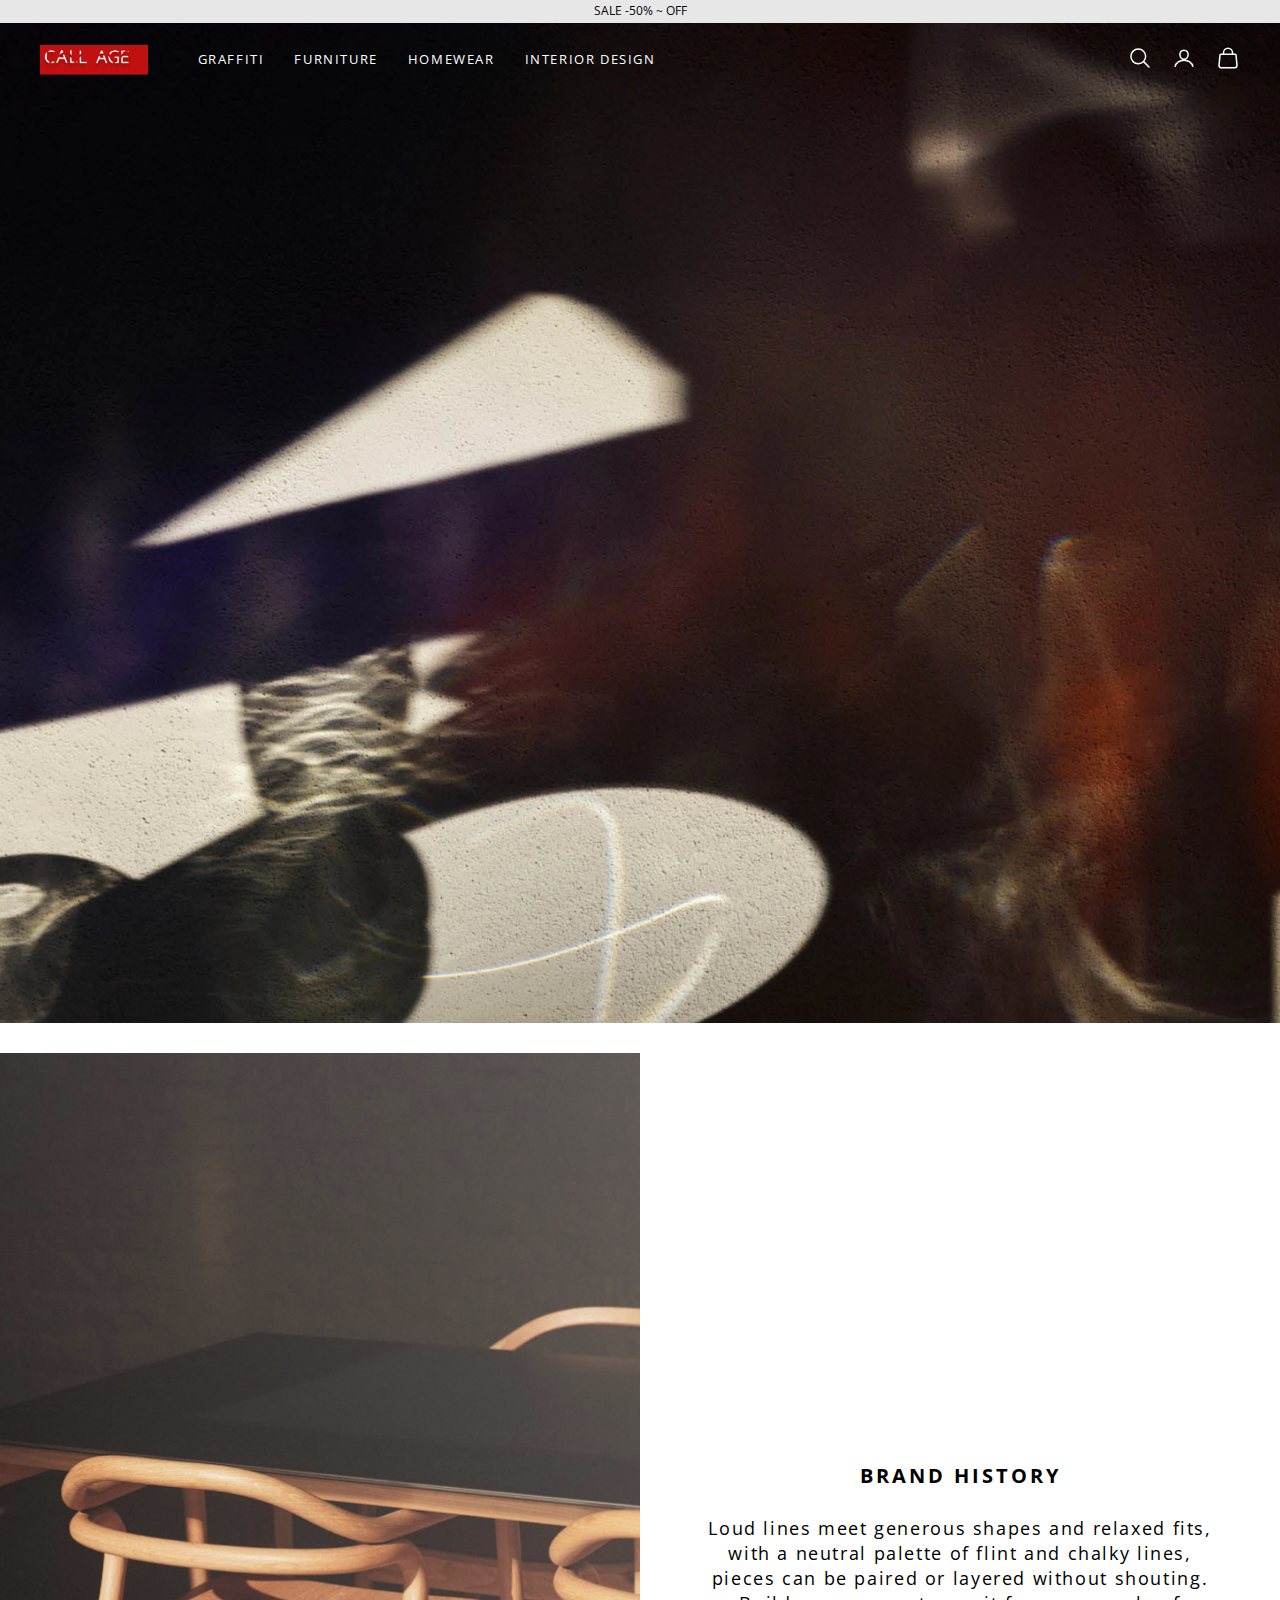
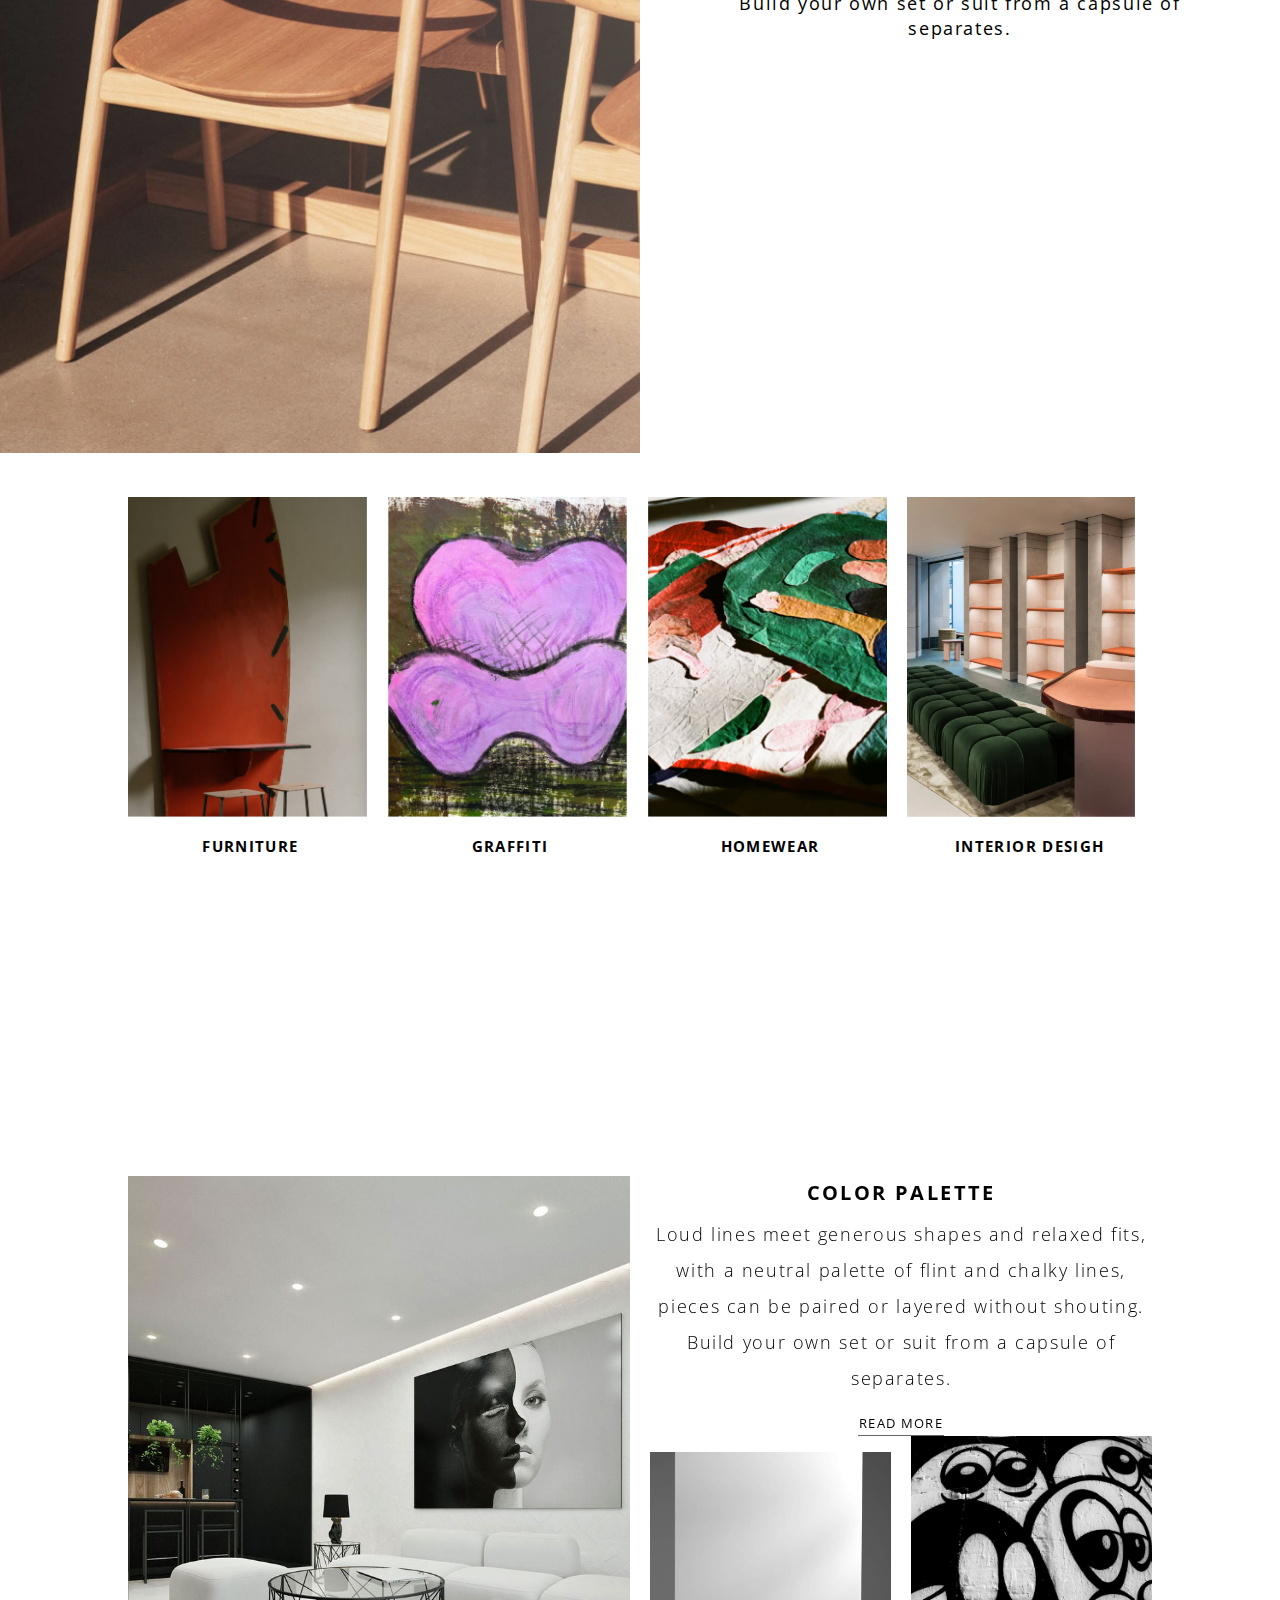
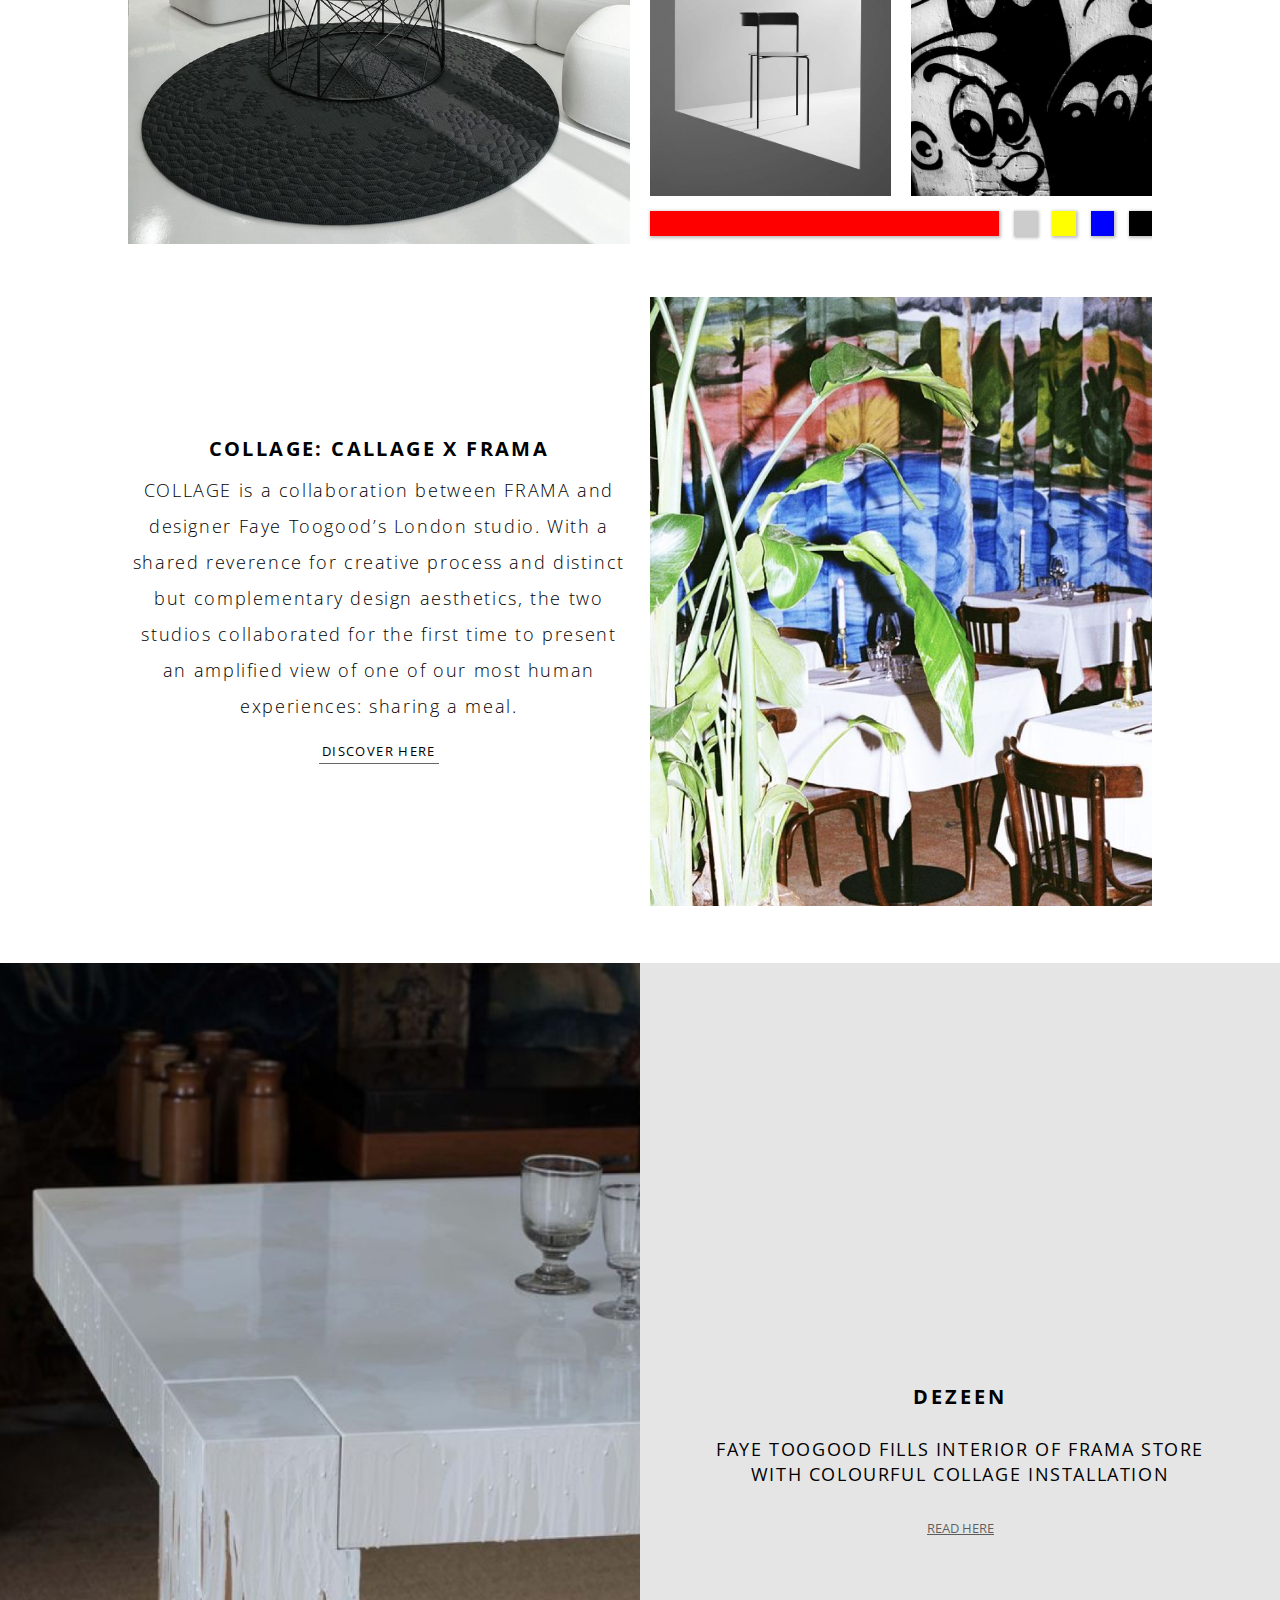
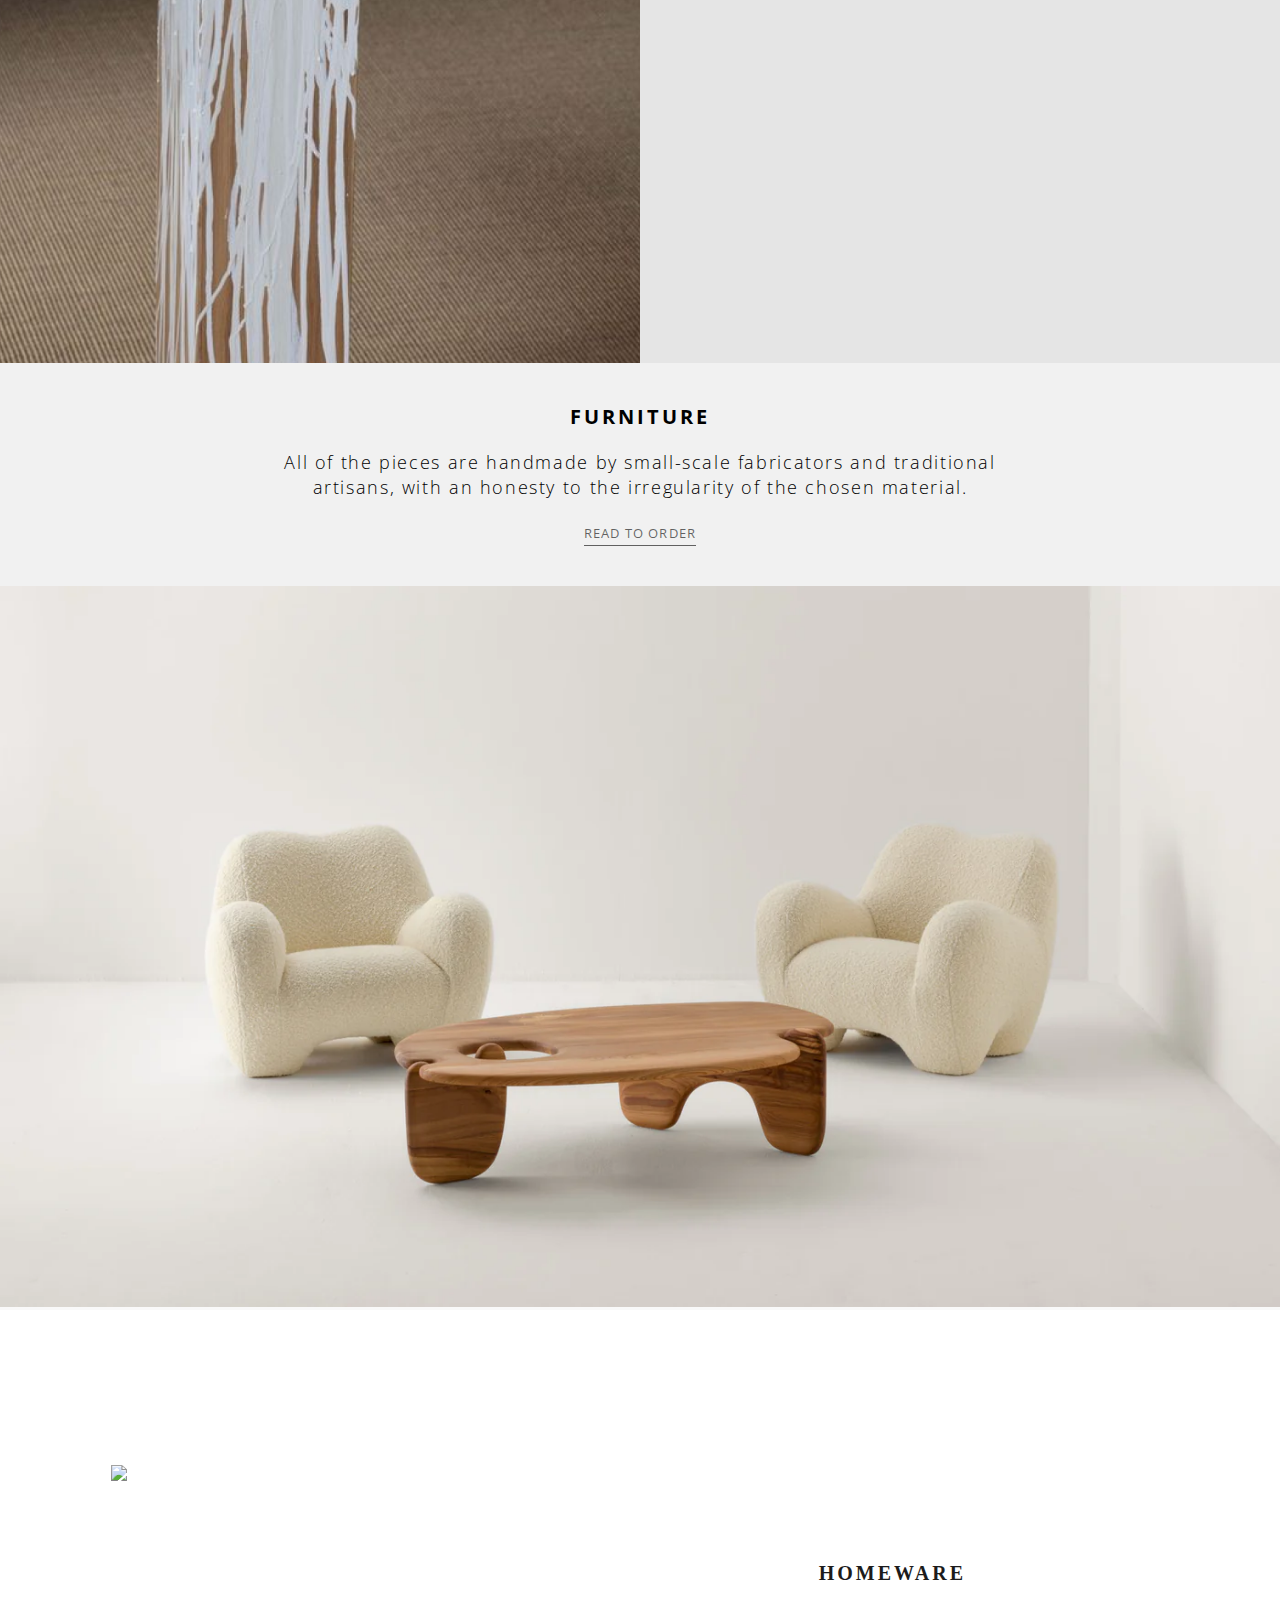
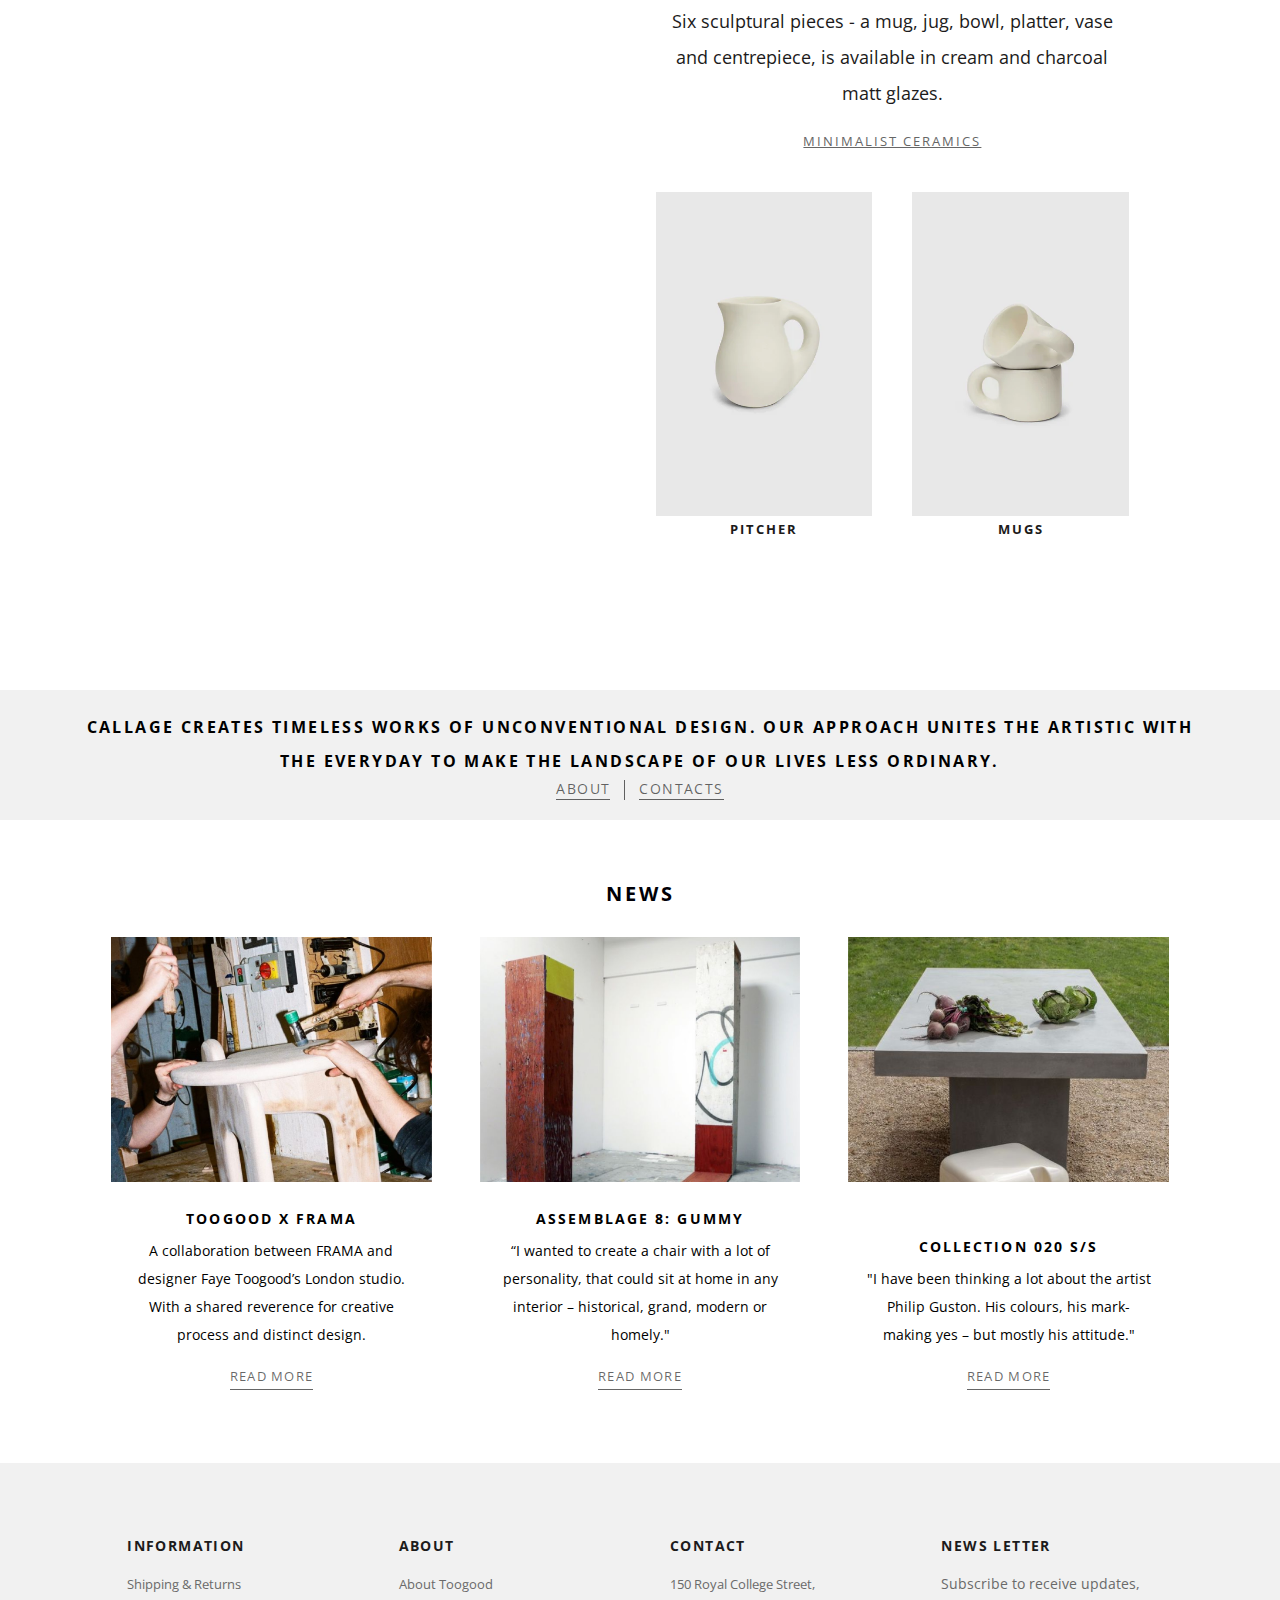
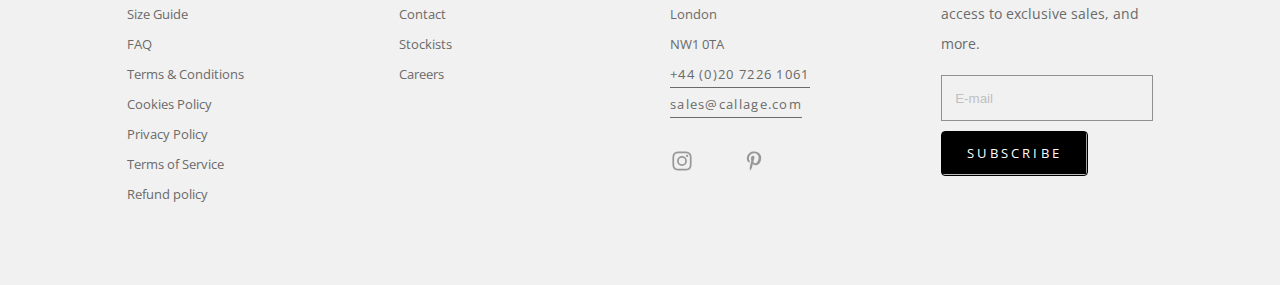
==== index.html @ fb4dfff5 "Revert "로그인 푸터 수정, 메인 슬라이드 누락"" ====
<!DOCTYPE html>
<html lang="ko">
  <head>
    <meta charset="UTF-8" />
    <meta name="viewport" content="width=device-width, initial-scale=1.0" />
    <!-- SEO 적용 -->
    <meta name="description" content="독창적인 그래피티와 콜라주 디자인의 인테리어 제품과 서비스를 제공하는 Callage에서 벽지, 가구, 홈웨어, 인테리어 디자인, 그래피티 시공을 모두 만나보세요." />
    <meta name="keywords" content="그래피티,콜라주,인테리어,벽지,가구,홈웨어,인테리어 디자인,그래피티 아트,디자인,빈티지,해체주의,스트릿 아트" />
    <meta property="og:title" content="CALLAGE" />
    <meta property="og:description" content="그래피티와 콜라주 디자인을 결합한 인테리어 제품과 서비스를 제공하는 Callage에서 독창적인 인테리어를 완성해보세요." />
    <meta property="og:image" content="https://callage-mini.vercel.app/img/logo-img/main-logo.png" />
    <meta property="og:url" content="https://callage-mini.vercel.app/" />
    <meta property="og:site_name" content="CALLAGE" />
    <meta property="og:type" content="website" />
    <!-- 파비콘 적용 -->
    <link rel="apple-touch-icon" sizes="57x57" href="img/favicon/apple-icon-57x57.png" />
    <link rel="apple-touch-icon" sizes="60x60" href="img/favicon/apple-icon-60x60.png" />
    <link rel="apple-touch-icon" sizes="72x72" href="img/favicon/apple-icon-72x72.png" />
    <link rel="apple-touch-icon" sizes="76x76" href="img/favicon/apple-icon-76x76.png" />
    <link rel="apple-touch-icon" sizes="114x114" href="img/favicon/apple-icon-114x114.png" />
    <link rel="apple-touch-icon" sizes="120x120" href="img/favicon/apple-icon-120x120.png" />
    <link rel="apple-touch-icon" sizes="144x144" href="img/favicon/apple-icon-144x144.png" />
    <link rel="apple-touch-icon" sizes="152x152" href="img/favicon/apple-icon-152x152.png" />
    <link rel="apple-touch-icon" sizes="180x180" href="img/favicon/apple-icon-180x180.png" />
    <link rel="icon" type="image/png" sizes="192x192" href="img/favicon/android-icon-192x192.png" />
    <link rel="icon" type="image/png" sizes="32x32" href="img/favicon/favicon-32x32.png" />
    <link rel="icon" type="image/png" sizes="96x96" href="img/favicon/favicon-96x96.png" />
    <link rel="icon" type="image/png" sizes="16x16" href="img/favicon/favicon-16x16.png" />
    <link rel="manifest" href="img/favicon/manifest.json" />
    <meta name="msapplication-TileColor" content="#ffffff" />
    <meta name="msapplication-TileImage" content="/ms-icon-144x144.png" />
    <meta name="theme-color" content="#ffffff" />
    <!-- 타이틀 -->
    <title>CALLAGE</title>
    <!-- css적용 -->
    <link rel="stylesheet" href="css/reset.css" />
    <link rel="stylesheet" href="https://cdnjs.cloudflare.com/ajax/libs/font-awesome/6.5.2/css/all.min.css" integrity="sha512-SnH5WK+bZxgPHs44uWIX+LLJAJ9/2PkPKZ5QiAj6Ta86w+fsb2TkcmfRyVX3pBnMFcV7oQPJkl9QevSCWr3W6A==" crossorigin="anonymous" referrerpolicy="no-referrer" />
    <!-- Link Swiper's CSS -->
    <link rel="stylesheet" href="https://cdn.jsdelivr.net/npm/swiper@9/swiper-bundle.min.css" />
    <link rel="stylesheet" href="css/main.css" />
    <!-- js적용 -->
    <script src="js/html5shiv.js"></script>
    <!-- <script src="js/prefixfree.min.js"></script> -->
    <script src="js/respond.min.js"></script>
    <!-- jquery -->
    <script src="js/jquery-1.12.3.js"></script>
    <!-- Swiper JS -->
    <script src="https://cdn.jsdelivr.net/npm/swiper@9/swiper-bundle.min.js"></script>
    <script src="js/main.js"></script>
    <script src="js/hyoin.js"></script>
    <script src="js/seonmin.js"></script>
  </head>
  <body>
    <!-- 전체레이아웃 -->
    <div class="wrap">
      <!-- 선민 -->
      <!-- 헤더  -->
      <div class="header-wrap">
        <!-- 상단 헤더라인  [SALE -50% ~ OFF] 팝업 -->
        <div class="header"><h5>SALE -50% ~ OFF</h5></div>
        <!-- 메뉴 -->
        <div class="main-section">
          <div class="menu-hover">
            <!-- 상단 좌측 메뉴 리스트 -->
            <div class="header-menu">
              <ul class="head-menu-listWrap">
                <!-- 그래피티 및 벽지 -->
                <a href="index.html" class="mini_logo"><img src="img/logo-img/mini_logo.png" alt="" /></a>
                <li class="graffiti-menu">
                  <a href="#" class="subHover"><h2>GRAFFITI</h2></a
                  ><!-- 그래피티 | 벽지-->
                  <div class="subDisplay">
                    <ul class="header-submenu">
                      <!-- 서브 메뉴 제목 -->
                      <li>
                        <h4><a href="#">WALLPAPER</a></h4>
                        <!-- 서브 메뉴 리스트 -->
                        <ul>
                          <li><a href="#">Laminated Wallpaper</a></li>
                          <li><a href="#">Silk Wallpaper</a></li>
                          <li><a href="#">Eco Friendly Wallpape</a></li>
                          <li><a href="#">Foam Wallpaper</a></li>
                          <li><a href="#">Mural Wallpaper</a></li>
                          <li><a href="#">Fabric Wallpaper</a></li>
                          <li><a href="#">Reza Wallpaper</a></li>
                          <li><a href="#">Vermiculite Wallpaper</a></li>
                          <li><a href="#">Fire Retardant Wallpaper</a></li>
                        </ul>
                      </li>
                    </ul>
                  </div>
                </li>
                <li class="furniture-menu">
                  <a href="#" class="subHover"><h2>FURNITURE</h2></a
                  ><!-- 가구 -->
                  <div class="subDisplay">
                    <ul class="header-submenu">
                      <li>
                        <!-- 서브 메뉴 제목 -->
                        <h4><a href="#">Seating</a></h4>
                        <!-- 의자 -->
                        <!-- 서브 메뉴 리스트 -->
                        <ul>
                          <li><a href="#">Dining Chairs</a></li>
                          <li><a href="#">Lounge Chairs</a></li>
                          <li><a href="#">Benches</a></li>
                          <li><a href="#">Stools</a></li>
                        </ul>
                      </li>
                      <li>
                        <!-- 서브 메뉴 제목 -->
                        <h4><a href="#">Tables</a></h4>
                        <!-- 테이블 -->
                        <!-- 서브 메뉴 리스트 -->
                        <ul>
                          <li><a href="#">Side Tables</a></li>
                          <li><a href="#">Coffee Tables</a></li>
                          <li><a href="#">Dining Tables</a></li>
                          <li><a href="#">Desks</a></li>
                          <li><a href="#">Nightstands</a></li>
                          <li><a href="#">Consoles</a></li>
                        </ul>
                      </li>
                    </ul>
                  </div>
                </li>
                <li class="homewear-menu">
                  <a href="#" class="subHover"><h2>HOMEWEAR</h2></a
                  ><!-- 오브제 -->
                  <div class="subDisplay">
                    <ul class="header-submenu">
                      <li class="subtwinImg-w">
                        <ul class="subtwinImg">
                          <li>
                            <a href="#">
                              <!-- 서브 메뉴 이미지 영역-->
                              <div class="sub-imgWrap">
                                <!-- 이미지 -->
                                <img src="img/homewear-menu-img/homewear-menu(1).png" alt="오브제 서브 메뉴 이미지(1)" />
                              </div>
                              <!-- 서브 메뉴 이미지 설명 -->
                              <div class="sub-imgText">
                                <h1>DOUGH CERAMICS</h1>
                                <p>HOMEWARE</p>
                              </div>
                            </a>
                          </li>
                          <li>
                            <a href="#">
                              <!-- 서브 메뉴 이미지 영역-->
                              <div class="sub-imgWrap">
                                <!-- 이미지 -->
                                <img src="img/homewear-menu-img/homewear-menu(2).png" alt="오브제 서브 메뉴 이미지(2)" />
                              </div>
                              <!-- 서브 메뉴 이미지 설명 -->
                              <div class="sub-imgText">
                                <h1>PLOUGH THROWS</h1>
                                <p>100% MERINO WOOL</p>
                              </div>
                            </a>
                          </li>
                        </ul>
                      </li>
                    </ul>
                  </div>
                </li>
                <li class="interior-menu">
                  <a href="#" class="subHover"><h2>INTERIOR DESIGN</h2></a
                  ><!-- 인테리어 디자인 -->
                  <div class="subDisplay">
                    <ul class="header-submenu">
                      <li>
                        <ul class="subtwinText-i">
                          <li>
                            <!-- 서브 메뉴 제목 -->
                            <h4><a href="#">Retail Design</a></h4>
                            <!-- 의자 -->
                            <!-- 서브 메뉴 리스트 -->
                            <ul>
                              <li><a href="#">All Projects</a></li>
                              <li><a href="#">Carhartt Wip</a></li>
                              <li><a href="#">Hermes Petit H</a></li>
                              <li><a href="#">Mulberry</a></li>
                              <li><a href="#">Agender</a></li>
                            </ul>
                          </li>
                          <li>
                            <!-- 서브 메뉴 제목 -->
                            <h4><a href="#">Residential Design</a></h4>
                            <!-- 테이블 -->
                            <!-- 서브 메뉴 리스트 -->
                            <ul>
                              <li><a href="#">All Projects</a></li>
                              <li><a href="#">Winchester</a></li>
                              <li><a href="#">Walter Segal House</a></li>
                              <li><a href="#">Tapestry Penthouse</a></li>
                            </ul>
                          </li>
                        </ul>
                      </li>
                      <li class="subtwinImg-w">
                        <ul class="subtwinImg">
                          <li>
                            <a href="#">
                              <!-- 서브 메뉴 이미지 영역-->
                              <div class="sub-imgWrap">
                                <!-- 이미지 -->
                                <img src="img/furniture-menu-img/furniture-menu(1).png" alt="인테리어 서브메뉴 이미지(1)" />
                              </div>
                              <!-- 서브 메뉴 이미지 설명 -->
                              <div class="sub-imgText">
                                <h1>MULBERRY</h1>
                                <p>REGENT STREET</p>
                              </div>
                            </a>
                          </li>
                          <li>
                            <a href="#">
                              <!-- 서브 메뉴 이미지 영역-->
                              <div class="sub-imgWrap">
                                <!-- 이미지 -->
                                <img src="img/furniture-menu-img/furniture-menu(2).png" alt="인테리어 서브메뉴 이미지(2)" />
                              </div>
                              <!-- 서브 메뉴 이미지 설명 -->
                              <div class="sub-imgText">
                                <h1>CASA PALOMA</h1>
                                <p>IBIZA</p>
                              </div>
                            </a>
                          </li>
                        </ul>
                      </li>
                    </ul>
                  </div>
                </li>
              </ul>
              <!-- 메인섹션 -->
            </div>
            <!-- 모바일 메뉴 리스트 -->
            <button class="m-menuBt">
              <i
                ><svg aria-hidden="true" fill="none" focusable="false" width="24" class="header__nav-icon icon icon-hamburger" viewBox="0 0 24 24">
                  <path d="M1 19h22M1 12h22M1 5h22" stroke="currentColor" stroke-width="1.5" stroke-linecap="square"></path></svg
              ></i>
            </button>
            <div class="m-menu">
              <button class="closeBt-m">
                <svg aria-hidden="true" focusable="false" fill="none" width="16" class="icon icon-close" viewBox="0 0 16 16">
                  <path d="m1 1 14 14M1 15 15 1" stroke="currentColor" stroke-width="1.5"></path>
                </svg>
              </button>
              <ul>
                <li>
                  <h2>GRAFFITI</h2>
                  <button class="moreBtn">›</button>
                  <div class="graffiti-moreBtn ifWindow">
                    <!-- 그래피티 모바일창 -->
                    <ul class="graffiti-moreWindow">
                      <div class="close-moreBtn">
                        <button>‹</button>
                        <h3>GRAFFITI</h3>
                      </div>
                      <li>
                        <h2>Wild Style</h2>
                      </li>
                      <li>
                        <h2>Bubble Letter Style</h2>
                      </li>
                      <li>
                        <h2>Free Style</h2>
                      </li>
                      <li>
                        <h2>Artist</h2>
                      </li>
                    </ul>
                  </div>
                </li>
                <li>
                  <h2>FURNITURE</h2>
                  <button class="moreBtn">›</button>
                  <!-- <div class="furniture-moreBtn ifWindow">
                    <ul class="furniture-moreWindow">
                      <h3>FURNITURE</h3>
                      <li>
                        <h2>Seating</h2>
                        <button class="graffiti-moreBtn moreBtn">›</button>
                      </li>
                      <li>
                        <h2>Tables</h2>
                        <button class="furniture-moreBtn moreBtn">›</button>
                      </li>
                    </ul>
                  </div> -->
                </li>
                <li>
                  <h2>HOMEWEAR</h2>
                  <button class="moreBtn">›</button>
                  <!-- <div class="homewear-moreBtn ifWindow">
                    <ul class="graffiti-moreWindow">
                      <h3>GRAFFITI</h3>
                      <li>
                        <h2>Wild Style</h2>
                        <button class="graffiti-moreBtn moreBtn">›</button>
                      </li>
                      <li>
                        <h2>Bubble Letter Style</h2>
                        <button class="furniture-moreBtn moreBtn">›</button>
                      </li>
                      <li>
                        <h2>Free Style</h2>
                        <button class="homewear-moreBtn moreBtn">›</button>
                      </li>
                      <li>
                        <h2>Artist</h2>
                        <button class="interior-moreBtn moreBtn">›</button>
                      </li>
                    </ul>
                  </div> -->
                </li>
                <li>
                  <h2>INTERIOR DESIGN</h2>
                  <button class="moreBtn">›</button>
                  <!-- <div class="interior-moreBtn ifWindow"></div> -->
                </li>
              </ul>
              <div class="choose_dollar">
                <h2>KRW ₩</h2>
                <span>↓</span>
              </div>
            </div>
            <!-- 상단 우측 아이콘 리스트 -->
            <div class="header-icon">
              <ul class="head-icon-listWrap">
                <li>
                  <i class="search-btn"
                    ><svg aria-hidden="true" fill="none" focusable="false" width="24" class="header__nav-icon icon icon-search" viewBox="0 0 24 24">
                      <path d="M10.364 3a7.364 7.364 0 1 0 0 14.727 7.364 7.364 0 0 0 0-14.727Z" stroke="currentColor" stroke-width="1.5" stroke-miterlimit="10"></path>
                      <path d="M15.857 15.858 21 21.001" stroke="currentColor" stroke-width="1.5" stroke-miterlimit="10" stroke-linecap="round"></path></svg
                  ></i>
                </li>
                <div class="search-bar">
                  <form class="search-bar-form">
                    <button class="search-bar-btn">
                      <i
                        ><svg aria-hidden="true" fill="none" focusable="false" width="24" class="header__nav-icon icon icon-search" viewBox="0 0 24 24">
                          <path d="M10.364 3a7.364 7.364 0 1 0 0 14.727 7.364 7.364 0 0 0 0-14.727Z" stroke="currentColor" stroke-width="1.5" stroke-miterlimit="10"></path>
                          <path d="M15.857 15.858 21 21.001" stroke="currentColor" stroke-width="1.5" stroke-miterlimit="10" stroke-linecap="round"></path></svg
                      ></i>
                    </button>
                    <input type="text" placeholder="SEARCH" />
                    <button class="search-bar-xbtn">
                      <svg aria-hidden="true" focusable="false" fill="none" width="16" class="icon icon-close" viewBox="0 0 16 16">
                        <path d="m1 1 14 14M1 15 15 1" stroke="currentColor" stroke-width="1.5"></path>
                      </svg>
                    </button>
                  </form>
                </div>
                <li>
                  <a href="login.html" class="sidebar-login"
                    ><i
                      ><svg aria-hidden="true" fill="none" focusable="false" width="24" class="header__nav-icon icon icon-account" viewBox="0 0 24 24">
                        <path d="M16.125 8.75c-.184 2.478-2.063 4.5-4.125 4.5s-3.944-2.021-4.125-4.5c-.187-2.578 1.64-4.5 4.125-4.5 2.484 0 4.313 1.969 4.125 4.5Z" stroke="currentColor" stroke-width="1.5" stroke-linecap="round" stroke-linejoin="round"></path>
                        <path d="M3.017 20.747C3.783 16.5 7.922 14.25 12 14.25s8.217 2.25 8.984 6.497" stroke="currentColor" stroke-width="1.5" stroke-miterlimit="10"></path></svg></i
                  ></a>
                </li>
                <li>
                  <i class="cartBt"
                    ><svg aria-hidden="true" fill="none" focusable="false" width="24" class="header__nav-icon icon icon-cart" viewBox="0 0 24 24">
                      <path
                        d="M4.75 8.25A.75.75 0 0 0 4 9L3 19.125c0 1.418 1.207 2.625 2.625 2.625h12.75c1.418 0 2.625-1.149 2.625-2.566L20 9a.75.75 0 0 0-.75-.75H4.75Zm2.75 0v-1.5a4.5 4.5 0 0 1 4.5-4.5v0a4.5 4.5 0 0 1 4.5 4.5v1.5"
                        stroke="currentColor"
                        stroke-width="1.5"
                        stroke-linecap="round"
                        stroke-linejoin="round"
                      ></path></svg
                  ></i>
                </li>
                <div class="cartList">
                  <button class="closeBt-c">
                    <svg aria-hidden="true" focusable="false" fill="none" width="16" class="icon icon-close" viewBox="0 0 16 16">
                      <path d="m1 1 14 14M1 15 15 1" stroke="currentColor" stroke-width="1.5"></path>
                    </svg>
                  </button>
                  <div class="cartTitle">
                    <h2>CART</h2>
                  </div>
                  <form>
                    <ul>
                      <!-- if 구매희망 품목 저장시 js로 li출력 -->
                    </ul>
                    <h1 id="cartEmpty">YOUR CART IS EMPTY</h1>
                  </form>
                </div>
              </ul>
            </div>
          </div>
          <!-- 로고 -->
          <div class="main-logo">
            <!-- <img src="img/logo-img/main-logo.png" alt="메인로고 이미지" /> -->
          </div>
          <!-- 배경 이미지 -->
        </div>
      </div>
      <div class="brand-history">
        <button class="history-close">close</button>
        <div class="history-wrap">
          <div class="history-img-wrap"></div>
          <div class="history-text-wrap">
            <h2>BRAND HISTORY</h2>
            <p>Loud lines meet generous shapes and relaxed fits, with a neutral palette of flint and chalky lines, pieces can be paired or layered without shouting. Build your own set or suit from a capsule of separates.</p>
          </div>
        </div>
      </div>
      <div class="bottom-menu-section">
        <nav class="bottom-menu-nav">
          <ul>
            <li>
              <ul>
                <li>
                  <a href="#">
                    <!-- 메뉴 이미지 -->
                    <div class="b-menu-wrap">
                      <img src="img/bt_menu1.png" alt="메뉴1" />
                    </div>
                    <!-- 메뉴 이름 -->
                    <h1>FURNITURE</h1>
                  </a>
                </li>
                <li>
                  <a href="#">
                    <!-- 메뉴 이미지 -->
                    <div class="b-menu-wrap">
                      <img src="img/bt_menu2.png" alt="메뉴2" />
                    </div>
                    <!-- 메뉴 이름 -->
                    <h1>GRAFFITI</h1>
                  </a>
                </li>
              </ul>
            </li>
            <li>
              <ul>
                <li>
                  <a href="#">
                    <!-- 메뉴 이미지 -->
                    <div class="b-menu-wrap">
                      <img src="img/bt_menu3.png" alt="메뉴3" />
                    </div>
                    <!-- 메뉴 이름 -->
                    <h1>HOMEWEAR</h1>
                  </a>
                </li>
                <li>
                  <a href="#">
                    <!-- 메뉴 이미지 -->
                    <div class="b-menu-wrap">
                      <img src="img/Shortcuts4.png" alt="메뉴4" />
                    </div>
                    <!-- 메뉴 이름 -->
                    <h1>INTERIOR DESIGH</h1>
                  </a>
                </li>
              </ul>
            </li>
          </ul>
        </nav>
      </div>
      <div class="menu-1">
        <div class="focusLine"></div>
        <div class="colorinterior">
          <div class="swiper colorSwiper">
            <div class="swiper-wrapper">
              <div class="swiper-slide">
                <div class="colorSwiper-mainImg">
                  <img src="img/subimg1.png" alt="컬러 슬라이드 메인이미지" />
                  <img src="img/colorswiper/bkwt_main.jpg" alt="컬러 슬라이드 메인이미지" />
                  <img src="img/colorswiper/yellow_main.jpg" alt="컬러 슬라이드 메인이미지" />
                  <img src="img/colorswiper/blue_main.jpg" alt="컬러 슬라이드 메인이미지" />
                </div>
                <div class="colorSwiper-contents">
                  <div class="colorSwiper-subText">
                    <h2>COLOR PALETTE</h2>
                    <p>Loud lines meet generous shapes and relaxed fits, with a neutral palette of flint and chalky lines, pieces can be paired or layered without shouting. Build your own set or suit from a capsule of separates.</p>
                    <div class="sub_link_txt"><a href="#">READ MORE</a></div>
                  </div>
                  <div class="colorSwiper-subImg">
                    <div class="cssi-1">
                      <img src="img/subimg2.png" alt="컬러 슬라이드 서브 이미지1" />
                      <img src="img/colorswiper/bkwt_sub1.jpg" alt="컬러 슬라이드 서브 이미지1" />
                      <img src="img/colorswiper/yellow_sub1.jpg" alt="컬러 슬라이드 서브 이미지1" />
                      <img src="img/colorswiper/blue_sub1.jpg" alt="컬러 슬라이드 서브 이미지1" />
                    </div>
                    <div class="cssi-2">
                      <img src="img/subimg3.png" alt="컬러 슬라이드 서브 이미지2" />
                      <img src="img/colorswiper/bkwt_sub2.jpg" alt="컬러 슬라이드 서브 이미지2" />
                      <img src="img/colorswiper/yellow_sub2.jpg" alt="컬러 슬라이드 서브 이미지2" />
                      <img src="img/colorswiper/blue_sub2.jpg" alt="컬러 슬라이드 서브 이미지2" />
                    </div>
                  </div>
                  <div class="colorSwiper-colorBtn">
                    <span class="colorBtn" id="red"></span>
                    <span class="colorBtn" id="white"></span>
                    <span class="colorBtn" id="yellow"></span>
                    <span class="colorBtn" id="blue"></span>
                    <span class="colorBtn" id="black"></span>
                  </div>
                </div>
              </div>
            </div>
          </div>
        </div>
        <div class="focusLine"></div>
      </div>
      <div class="menu-2">
        <div class="menu-2Wrap">
          <div class="swiper menu-2Img-wrap">
            <div class="swiper-wrapper">
              <div class="swiper-slide">
                <img src="img/main2 (1).png" alt="콜라보 이미지1" />
              </div>
              <div class="swiper-slide">
                <img src="img/main2 (2).png" alt="콜라보 이미지2" />
              </div>
              <div class="swiper-slide">
                <img src="img/main2 (3).png" alt="콜라보 이미지3" />
              </div>
            </div>
          </div>
          <div class="menu-2Text-wrap">
            <h2>COLLAGE: CALLAGE X FRAMA</h2>
            <p>
              COLLAGE is a collaboration between FRAMA and designer Faye Toogood’s London studio. With a shared reverence for creative process and distinct but complementary design aesthetics, the two studios collaborated for the first time to present an amplified view of one of our most human
              experiences: sharing a meal.
            </p>
            <div class="sub_link_txt"><a href="#">DISCOVER HERE</a></div>
          </div>
        </div>
        <div class="focusLine"></div>
      </div>
      <!-- 효인 -->
      <!-- 바텀  -->
      <div class="bottom-wrap">
        <div class="furniture">
          <div class="furniture-wrap">
            <div class="furniture-img-wrap"></div>
            <div class="furniture-text-wrap">
              <h2>DEZEEN</h2>
              <p>FAYE TOOGOOD FILLS INTERIOR OF FRAMA STORE WITH COLOURFUL COLLAGE INSTALLATION</p>
              <a href="#" class="furniture_link_txt">READ HERE</a>
            </div>
          </div>
        </div>
        <!-- .furniture_sub 섹션 -->
        <div class="furniture_sub">
          <!-- 배경 이미지 -->
          <div class="furniture_sub_bg"></div>
          <!-- 부가 정보와 텍스트 -->
          <div class="furniture_sub_info">
            <!-- 제목 -->
            <div class="furniture_sub_title op_m_txt">FURNITURE</div>
            <!-- 설명 텍스트 -->
            <div class="furniture_sub_txt op_bk_s_txt">All of the pieces are handmade by small-scale fabricators and traditional artisans, with an honesty to the irregularity of the chosen material.</div>
            <!-- 주문 링크 텍스트 -->
            <div class="furniture_sub_link_txt op_int_txt">READ TO ORDER</div>
          </div>
        </div>
        <!-- .furniture_banner 섹션 -->
        <div class="furniture_img_banner">
          <img src="img/furniture_img_banner" alt="b_img" />
        </div>
        <!-- .homewear 섹션 -->
        <section class="boxs_two_colum">
          <div class="focusLine"></div>
          <div class="container">
            <div class="boxs_two_colum__flex">
              <div class="left">
                <a href="#">
                  <img src="//t-o-o-g-o-o-d.com/cdn/shop/files/Homeware-Secondary-Hero-Banner-_1500-x-2000_84355a81-928f-4885-b090-7d0828314e5a_1024x1024.jpg?v=1711128239" alt="image left" />
                </a>
              </div>
              <div class="right">
                <div class="right__info">
                  <h3>HOMEWARE</h3>
                  <div class="text">
                    <p>Six sculptural pieces - a mug, jug, bowl, platter, vase and centrepiece, is available in cream and charcoal matt glazes.</p>
                  </div>
                  <a href="#">MINIMALIST CERAMICS</a>
                </div>
                <div class="right__boxs">
                  <div class="box">
                    <a href="#" title="PITCHER">
                      <div>
                        <img src="img/homewear_img2.png" alt="PITCHER" />
                      </div>
                      <h3 class="pit">PITCHER</h3>
                    </a>
                  </div>
                  <div class="box">
                    <a href="#" title="MUGS">
                      <div>
                        <img src="img/homewear_img1.png" alt="MUGS" />
                      </div>
                      <h3 class="mug">MUGS</h3>
                    </a>
                  </div>
                </div>
              </div>
            </div>
          </div>
          <div class="focusLine"></div>
        </section>
        <!-- .brand_copy 섹션 -->
        <div class="brand_copy">
          <!-- 배경 이미지 -->
          <div class="brand_copy_bg"></div>
          <!-- 브랜드 텍스트와 링크들 -->
          <div class="brand_text">
            <!-- 설명 텍스트 -->
            <p>CALLAGE CREATES TIMELESS WORKS OF UNCONVENTIONAL DESIGN. OUR APPROACH UNITES THE ARTISTIC WITH THE EVERYDAY TO MAKE THE LANDSCAPE OF OUR LIVES LESS ORDINARY.</p>
            <!-- 'ABOUT' 링크 -->
            <div class="about_text">ABOUT</div>
            <!-- 구분선 -->
            <span class="separator"></span>
            <!-- 'CONTACTS' 링크 -->
            <div class="contacts">CONTACTS</div>
          </div>
        </div>
        <!-- 뉴스 섹션 -->
        <div class="container">
          <div class="section-spacing">
            <h2 class="news_title_h2">NEWS</h2>
            <div class="news">
              <div class="news_item">
                <div class="news_wrap">
                  <img src="../img/news_img1.png" alt="News Image 1" />
                </div>
                <div class="news_txt">
                  <h2 class="news_title">TOOGOOD X FRAMA</h2>
                  <p class="news_description">A collaboration between FRAMA and designer Faye Toogood’s London studio. With a shared reverence for creative process and distinct design.</p>
                  <a href="#" class="read_more read_more1">READ MORE</a>
                </div>
              </div>
              <div class="news_item">
                <div class="news_wrap">
                  <img src="../img/news_img2.png" alt="News Image 2" />
                </div>
                <div class="news_txt">
                  <h2 class="news_title">ASSEMBLAGE 8: GUMMY</h2>
                  <p class="news_description">“I wanted to create a chair with a lot of personality, that could sit at home in any interior – historical, grand, modern or homely."</p>
                  <a href="#" class="read_more read_more2">READ MORE</a>
                </div>
              </div>
              <div class="news_item">
                <div class="news_wrap">
                  <img src="../img/news_img3.png" alt="News Image 3" />
                </div>
                <div class="news_txt">
                  <h2 class="news_title">COLLECTION 020 S/S</h2>
                  <p class="news_description">"I have been thinking a lot about the artist Philip Guston. His colours, his mark-making yes – but mostly his attitude."</p>
                  <a href="#" class="read_more read_more3">READ MORE</a>
                </div>
              </div>
            </div>
          </div>
        </div>
        <!-- .footer 섹션 -->
        <div class="footer">
          <div class="container">
            <div class="footer__inner">
              <div class="footer__block-list">
                <div class="footer__block footer__block--links">
                  <div class="v-stack gap-4 sm:gap-5">
                    <p class="h6">INFORMATION</p>
                    <ul class="v-stack gap-2.5 unstyled-list" role="list">
                      <li>
                        <a href="#" class="link-faded">Shipping &amp; Returns</a>
                      </li>
                      <li>
                        <a href="#" class="link-faded">Size Guide</a>
                      </li>
                      <li>
                        <a href="#" class="link-faded">FAQ</a>
                      </li>
                      <li>
                        <a href="#" class="link-faded">Terms &amp; Conditions</a>
                      </li>
                      <li>
                        <a href="#" class="link-faded">Cookies Policy</a>
                      </li>
                      <li>
                        <a href="#" class="link-faded">Privacy Policy</a>
                      </li>
                      <li>
                        <a href="#" class="link-faded">Terms of Service</a>
                      </li>
                      <li>
                        <a href="#" class="link-faded">Refund policy</a>
                      </li>
                    </ul>
                  </div>
                </div>
                <div class="footer__block footer__block--links">
                  <div class="v-stack gap-4 sm:gap-5">
                    <p class="h6">ABOUT</p>
                    <ul class="v-stack gap-2.5 unstyled-list" role="list">
                      <li>
                        <a href="#" class="link-faded">About Toogood</a>
                      </li>
                      <li>
                        <a href="#" class="link-faded">Contact</a>
                      </li>
                      <li>
                        <a href="#" class="link-faded">Stockists</a>
                      </li>
                      <li>
                        <a href="#" class="link-faded">Careers</a>
                      </li>
                    </ul>
                  </div>
                </div>
                <div class="footer__block footer__block--text">
                  <div class="v-stack gap-4 sm:gap-5">
                    <p class="h6">CONTACT</p>
                    <div class="prose_text-subdued">
                      <p>150 Royal College Street,&nbsp;<br />London<br />NW1 0TA</p>
                      <p><a href="#" class="number">+44 (0)20 7226 1061</a></p>
                      <p><a href="#" class="address">sales@callage.com</a></p>
                    </div>
                  </div>
                  <ul class="social-media social-media--list unstyled-list" role="list">
                    <li class="social-media__item branding-colors--instagram">
                      <a href="#" class="tap-area" target="_blank" rel="noopener" aria-label="Follow on Instagram"
                        ><svg aria-hidden="true" focusable="false" width="24" class="icon icon-instagram" viewBox="0 0 24 24">
                          <path
                            fill-rule="evenodd"
                            clip-rule="evenodd"
                            d="M12 2.4c-2.607 0-2.934.011-3.958.058-1.022.046-1.72.209-2.33.446a4.705 4.705 0 0 0-1.7 1.107 4.706 4.706 0 0 0-1.108 1.7c-.237.611-.4 1.31-.446 2.331C2.41 9.066 2.4 9.392 2.4 12c0 2.607.011 2.934.058 3.958.046 1.022.209 1.72.446 2.33a4.706 4.706 0 0 0 1.107 1.7c.534.535 1.07.863 1.7 1.108.611.237 1.309.4 2.33.446 1.025.047 1.352.058 3.959.058s2.934-.011 3.958-.058c1.022-.046 1.72-.209 2.33-.446a4.706 4.706 0 0 0 1.7-1.107 4.706 4.706 0 0 0 1.108-1.7c.237-.611.4-1.31.446-2.33.047-1.025.058-1.352.058-3.959s-.011-2.934-.058-3.958c-.047-1.022-.209-1.72-.446-2.33a4.706 4.706 0 0 0-1.107-1.7 4.705 4.705 0 0 0-1.7-1.108c-.611-.237-1.31-.4-2.331-.446C14.934 2.41 14.608 2.4 12 2.4Zm0 1.73c2.563 0 2.867.01 3.88.056.935.042 1.443.199 1.782.33.448.174.768.382 1.104.718.336.336.544.656.718 1.104.131.338.287.847.33 1.783.046 1.012.056 1.316.056 3.879 0 2.563-.01 2.867-.056 3.88-.043.935-.199 1.444-.33 1.782a2.974 2.974 0 0 1-.719 1.104 2.974 2.974 0 0 1-1.103.718c-.339.131-.847.288-1.783.33-1.012.046-1.316.056-3.88.056-2.563 0-2.866-.01-3.878-.056-.936-.042-1.445-.199-1.783-.33a2.974 2.974 0 0 1-1.104-.718 2.974 2.974 0 0 1-.718-1.104c-.131-.338-.288-.847-.33-1.783-.047-1.012-.056-1.316-.056-3.879 0-2.563.01-2.867.056-3.88.042-.935.199-1.443.33-1.782.174-.448.382-.768.718-1.104a2.974 2.974 0 0 1 1.104-.718c.338-.131.847-.288 1.783-.33C9.133 4.14 9.437 4.13 12 4.13Zm0 11.07a3.2 3.2 0 1 1 0-6.4 3.2 3.2 0 0 1 0 6.4Zm0-8.13a4.93 4.93 0 1 0 0 9.86 4.93 4.93 0 0 0 0-9.86Zm6.276-.194a1.152 1.152 0 1 1-2.304 0 1.152 1.152 0 0 1 2.304 0Z"
                            fill="currentColor"
                          ></path></svg
                      ></a>
                    </li>
                    <li class="social-media__item branding-colors--pinterest">
                      <a href="#" class="tap-area" target="_blank" rel="noopener" aria-label="Follow on Pinterest"
                        ><svg aria-hidden="true" focusable="false" width="24" class="icon icon-pinterest" viewBox="0 0 24 24">
                          <path
                            fill-rule="evenodd"
                            clip-rule="evenodd"
                            d="M11.765 2.401c3.59-.054 5.837 1.4 6.895 3.95.349.842.722 2.39.442 3.675-.112.512-.144 1.048-.295 1.53-.308.983-.708 1.853-1.238 2.603-.72 1.02-1.81 1.706-3.182 2.052-1.212.305-2.328-.152-2.976-.643-.206-.156-.483-.36-.56-.643h-.029c-.046.515-.244 1.062-.383 1.531-.193.65-.23 1.321-.472 1.929a12.345 12.345 0 0 1-.942 1.868c-.184.302-.692 1.335-1.061 1.347-.04-.078-.057-.108-.06-.245-.118-.19-.035-.508-.087-.766-.082-.4-.145-1.123-.06-1.53v-.643c.096-.442.092-.894.207-1.317.25-.92.39-1.895.648-2.848.249-.915.477-1.916.678-2.847.045-.21-.21-.815-.265-1.041-.174-.713-.042-1.7.176-2.236.275-.674 1.08-1.703 2.122-1.439.838.212 1.371 1.118 1.09 2.266-.295 1.205-.677 2.284-.943 3.49-.068.311.05.641.118.827.248.672 1 1.324 2.004 1.072 1.52-.383 2.193-1.76 2.652-3.246.124-.402.109-.781.206-1.225.204-.935.118-2.331-.177-3.061-.472-1.17-1.353-1.92-2.563-2.328L12.707 4.3c-.56-.128-1.626.064-2.004.183-1.69.535-2.737 1.427-3.388 3.032-.222.546-.344 1.1-.383 1.868l-.03.276c.13.686.144 1.14.413 1.653.132.252.447.451.5.765.032.185-.104.464-.147.613-.065.224-.041.48-.147.673-.192.349-.714.087-.943-.061-1.192-.77-2.175-2.995-1.62-5.144.085-.332.09-.62.206-.919.723-1.844 1.802-2.978 3.359-3.95.583-.364 1.37-.544 2.092-.734l1.149-.154Z"
                            fill="currentColor"
                          ></path></svg
                      ></a>
                    </li>
                  </ul>
                </div>
                <div class="footer__block footer__block--newsletter">
                  <div class="v-stack gap-4 sm:gap-5">
                    <p class="h6">NEWS LETTER</p>
                    <div class="prose text-subdued">
                      <p>Subscribe to receive updates, access to exclusive sales, and more.</p>
                    </div>
                    <form method="post" action="/contact#newsletter-form-sections--17691217756374__footer" id="newsletter-form-sections--17691217756374__footer" accept-charset="UTF-8" class="form" data-cptcha="true" data-hcaptcha-bound="true">
                      <input type="hidden" name="form_type" value="customer" />
                      <input type="hidden" name="utf8" value="✓" />
                      <input type="hidden" name="contact[tags]" value="newsletter" />
                      <div class="form-control">
                        <input id="input" class="input_email" type="email" dir="ltr" name="contact[email]" placeholder="E-mail" autocomplete="email" enterkeyhint="send" required="" />
                        <label for="input" class="floating-label text-xs"></label>
                      </div>
                      <div class="align-self-start">
                        <button type="submit" class="button">SUBSCRIBE</button>
                      </div>
                      <div class="h-captcha" data-sitekey="f06e6c50-85a8-45c8-87d0-21a2b65856fe" data-size="invisible">
                        <iframe aria-hidden="true" data-hcaptcha-widget-id="0qvgicv7o64b" data-hcaptcha-response="" style="display: none"></iframe>
                        <textarea id="h-captcha-response-0qvgicv7o64b" name="h-captcha-response" style="display: none"></textarea>
                      </div>
                    </form>
                  </div>
                </div>
              </div>
              <div class="footer__aside"></div>
            </div>
          </div>
        </div>
      </div>
    </div>
  </body>
</html>
---- css/main.css ----
@charset "utf-8";
@import url("https://fonts.googleapis.com/css2?family=Noto+Sans+KR:wght@100..900&family=Open+Sans:ital,wght@0,300..800;1,300..800&display=swap");

/* 외부 CSS 파일 불러오기 */
@import url("reset.css");
@import url("header.css");
@import url("main-section.css");
@import url("brand-history.css");
@import url("bottom-menu-section.css");
@import url("menu-1.css");
@import url("menu-2.css");
@import url("furniture.css");
@import url("furniture_sub.css");
@import url("furniture_img_banner.css");
@import url("divider line.css");
@import url("homewear.css");
@import url("brand-copy.css");
@import url("news.css");
@import url("footer.css");
/* 모바일 메뉴 css */
@import url("m-menu.css");

* {
  margin: 0;
  padding: 0;
  box-sizing: border-box;
  list-style: none;
}

a , h1, h2 , h3, h4, h5, h6 ,p{
  font-family: "Open Sans", sans-serif;
}

html{
  scroll-behavior: smooth;
}

html.m-menuActive{
  overflow: hidden;
}


html.bt-blur body::after{
  content: "";
  width: 100%;
  height: 100%;
  background-color: rgba(0, 0, 0, 0.3);
  position: absolute;
  top: 0;
  left: 0;
  z-index: 9;
  display: block;
}
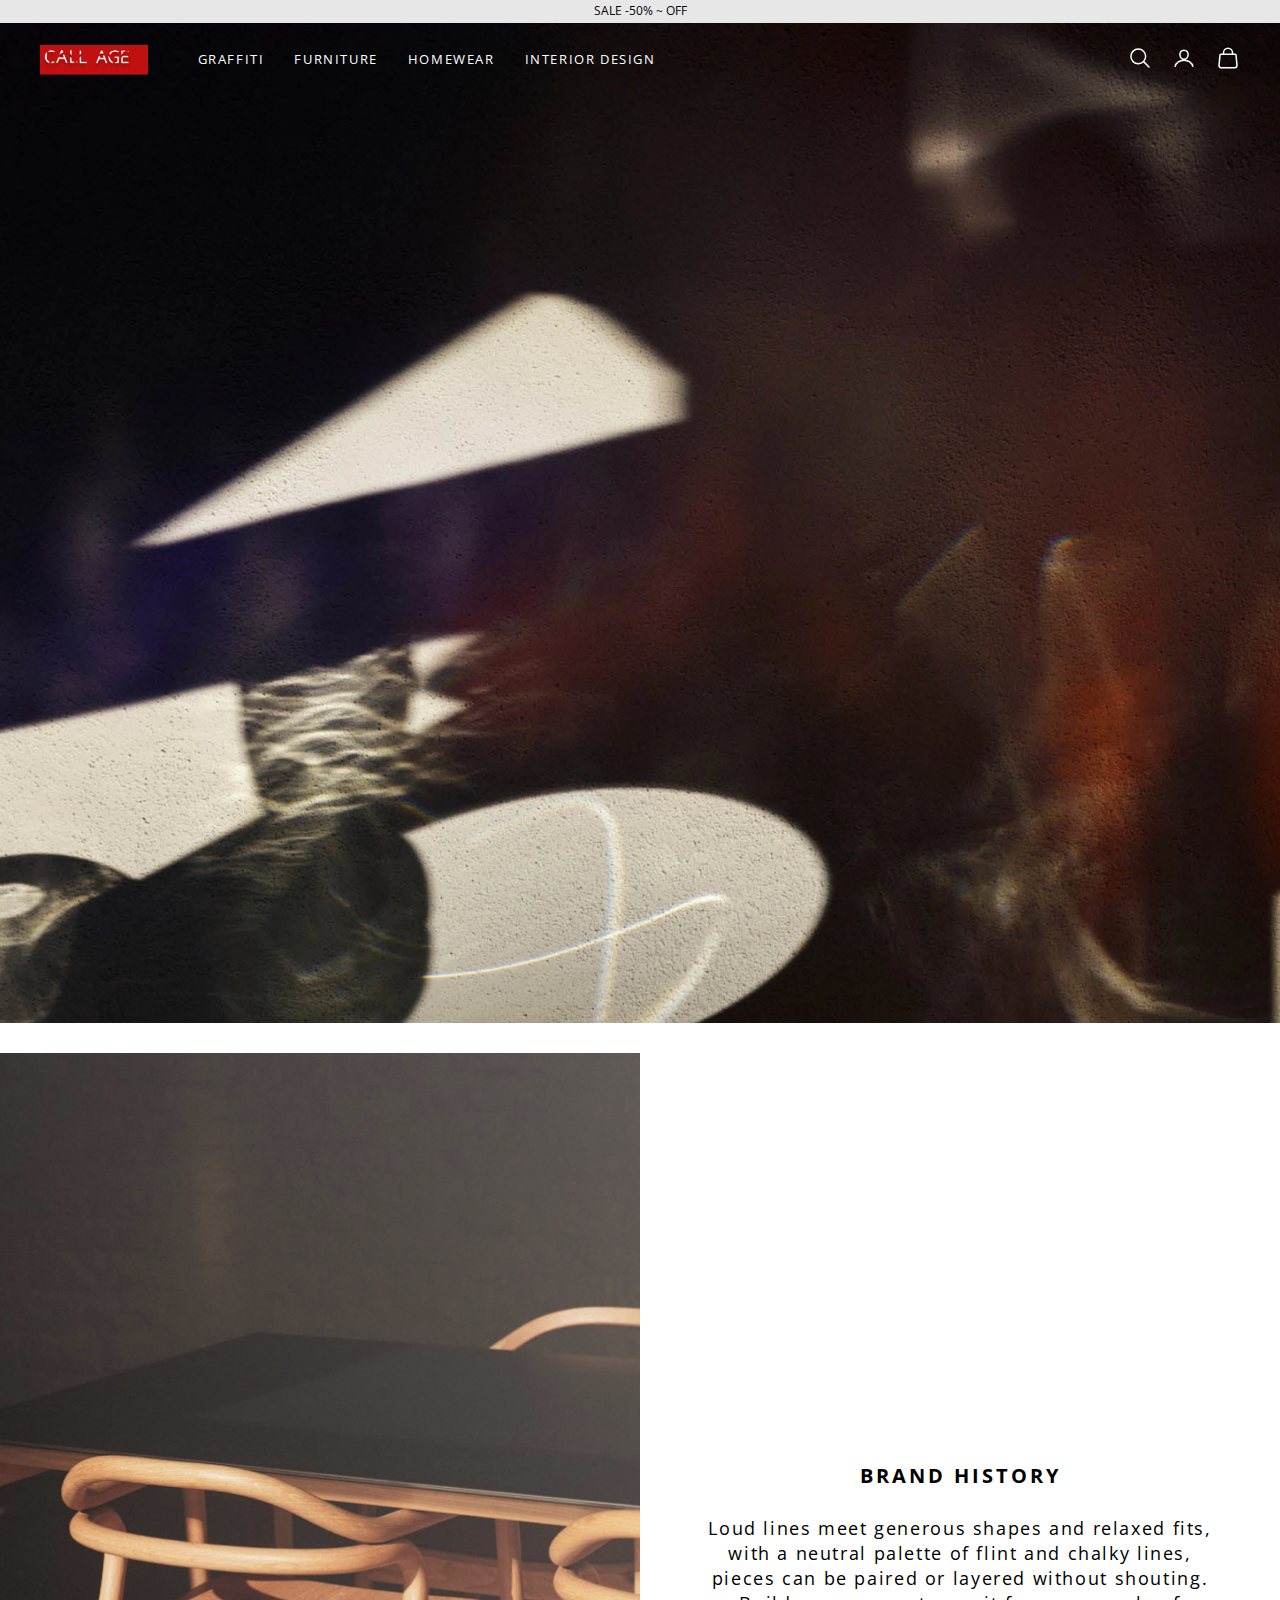
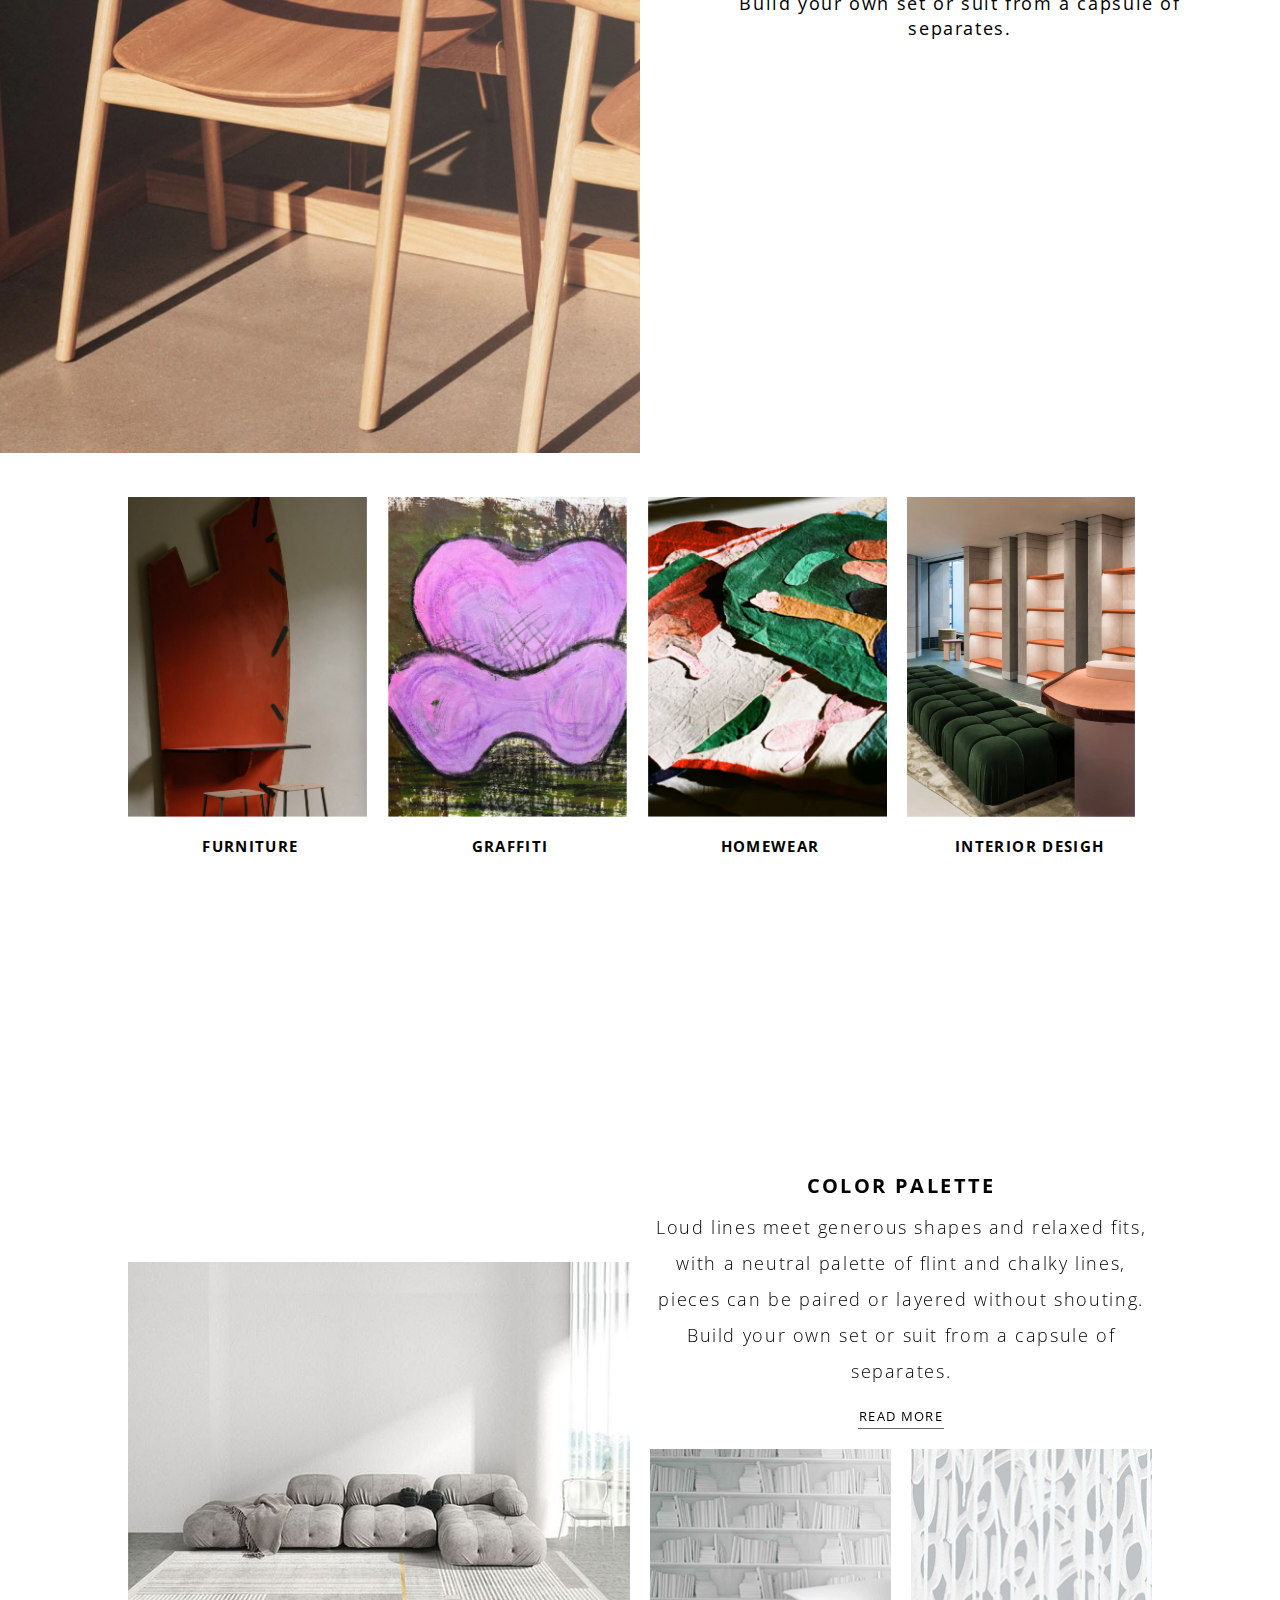
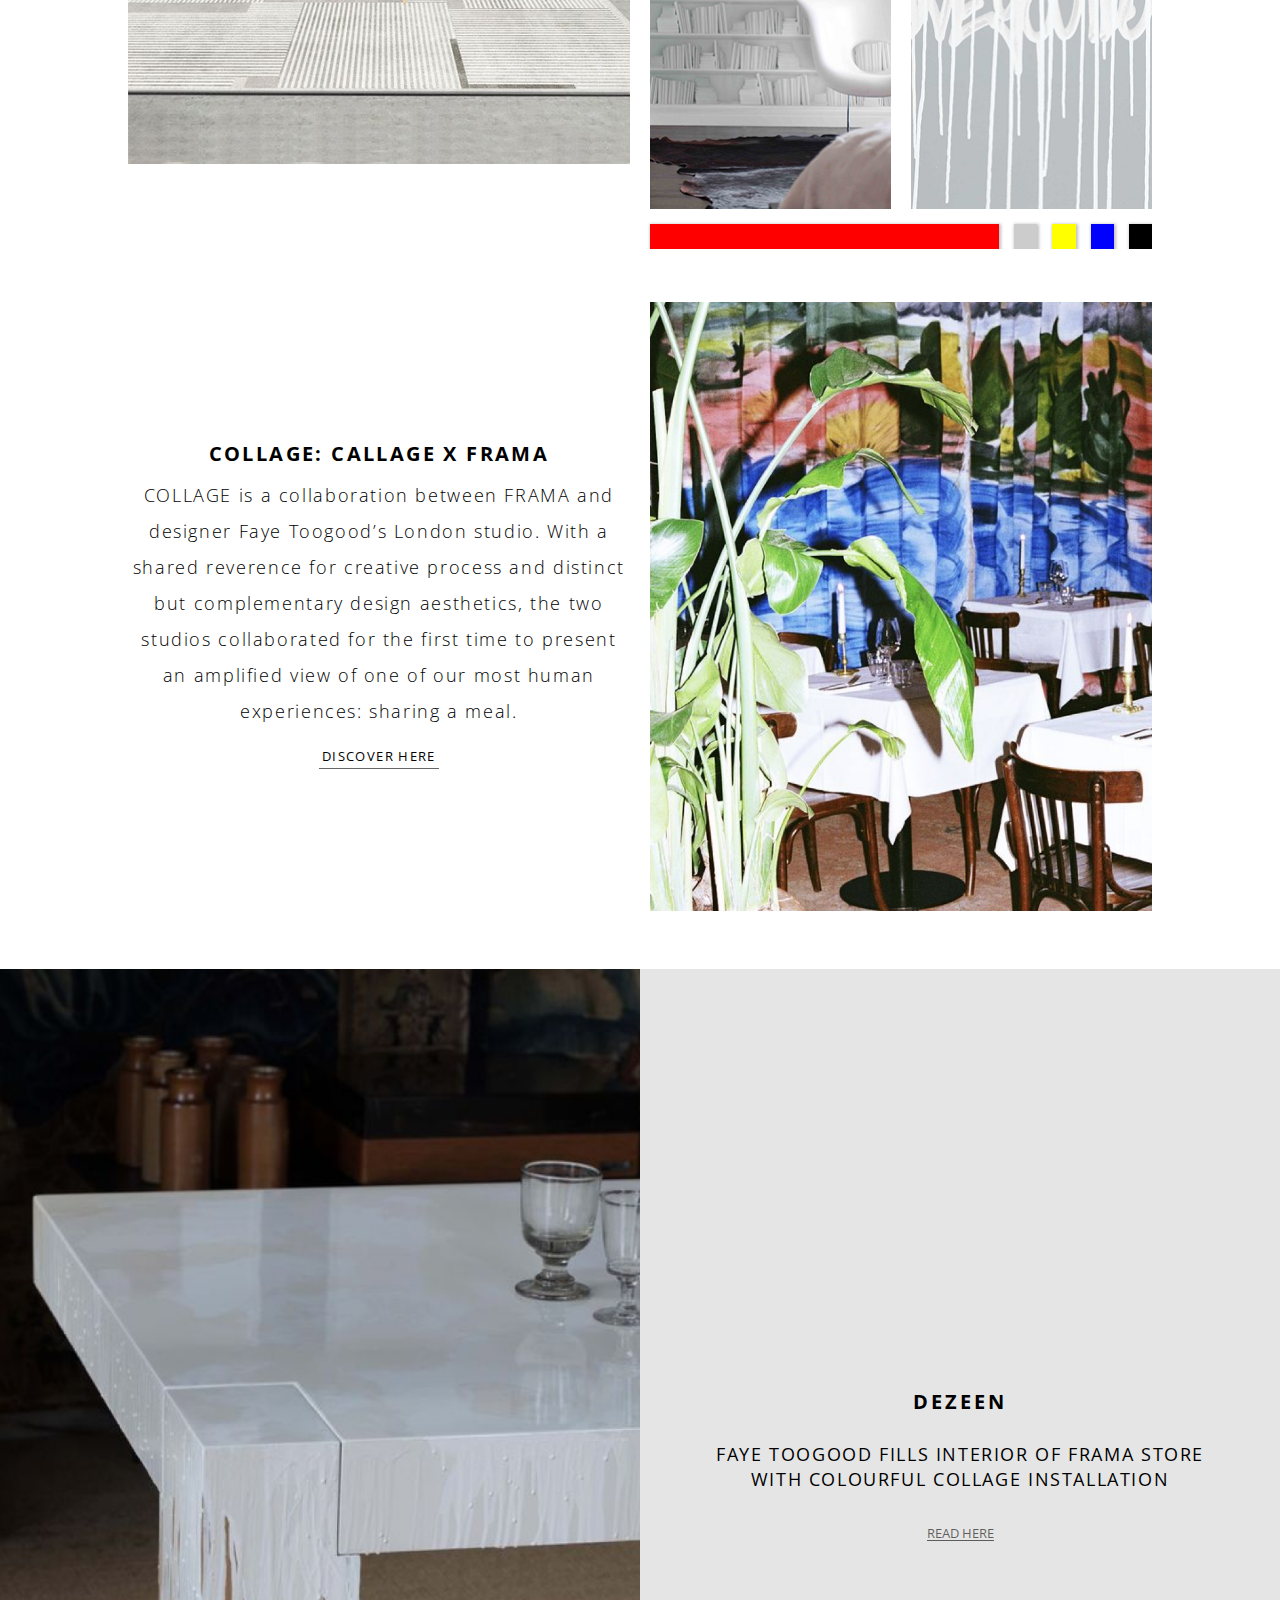
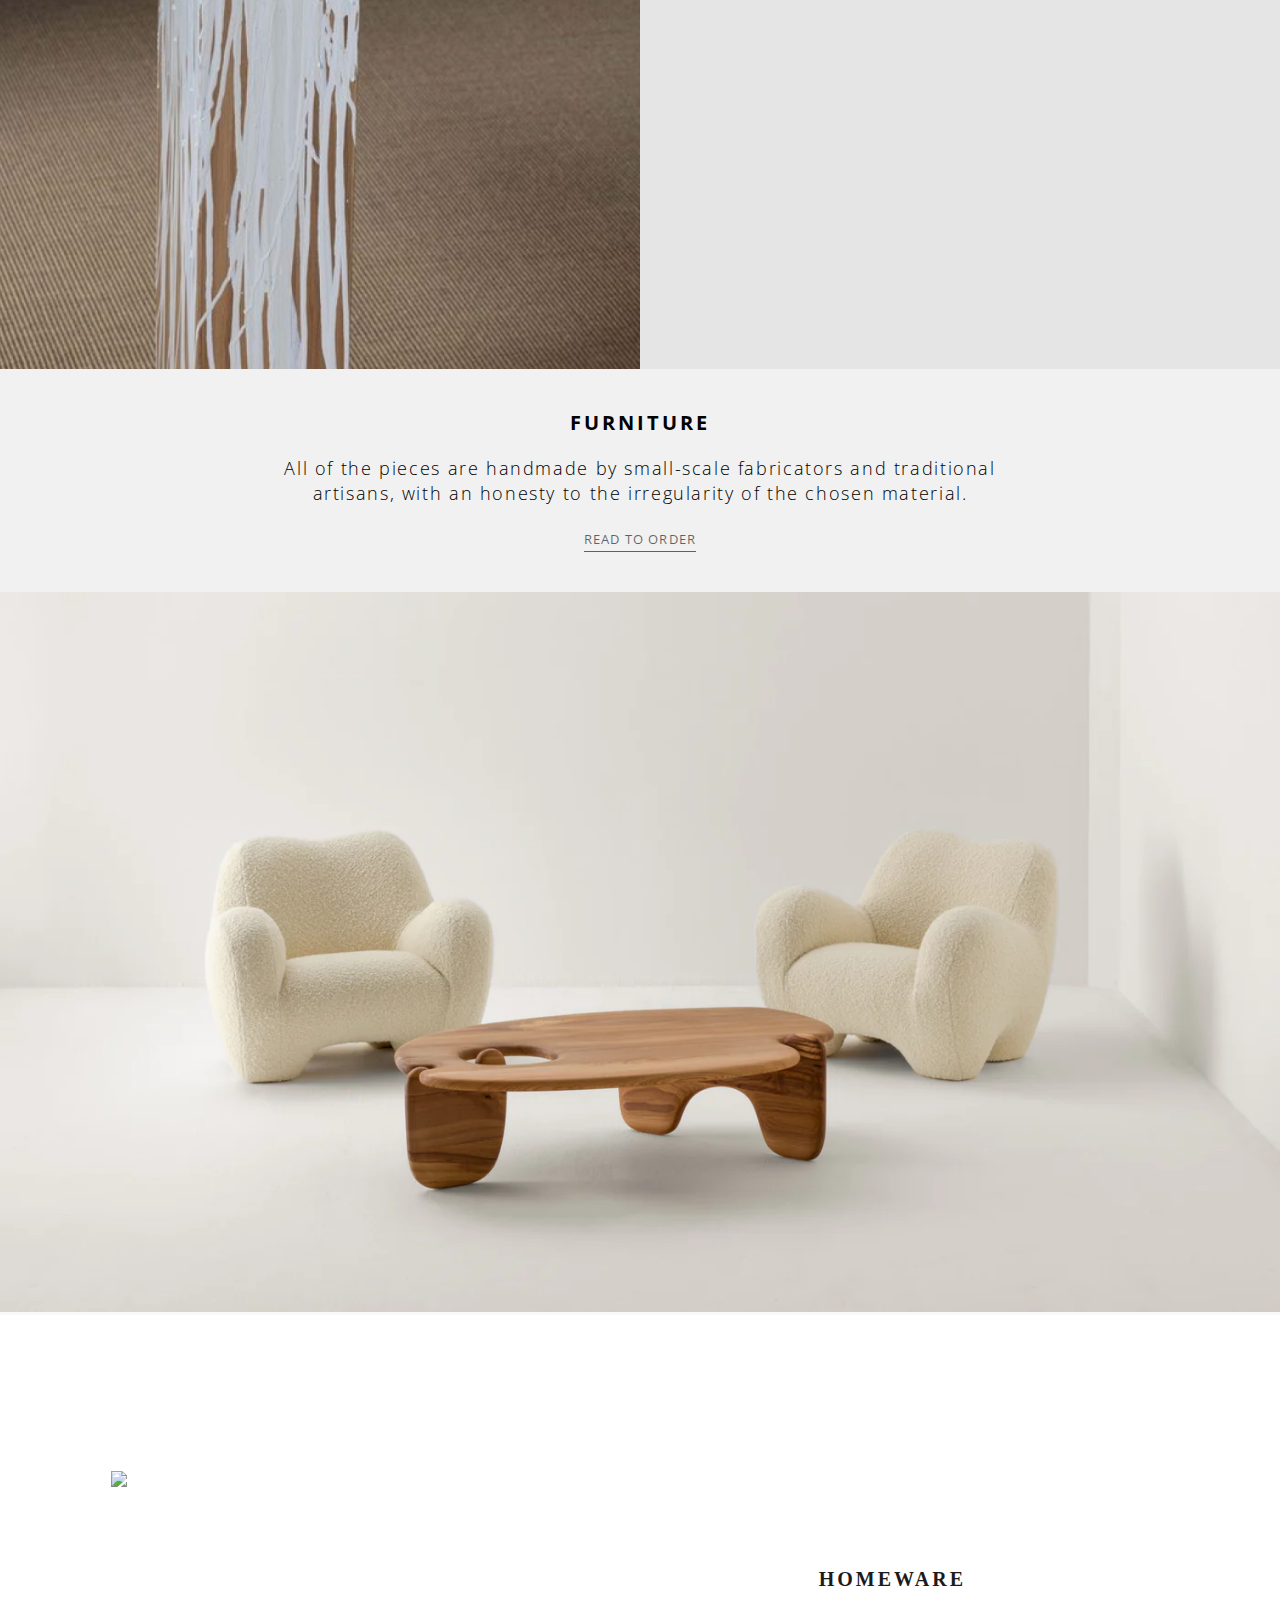
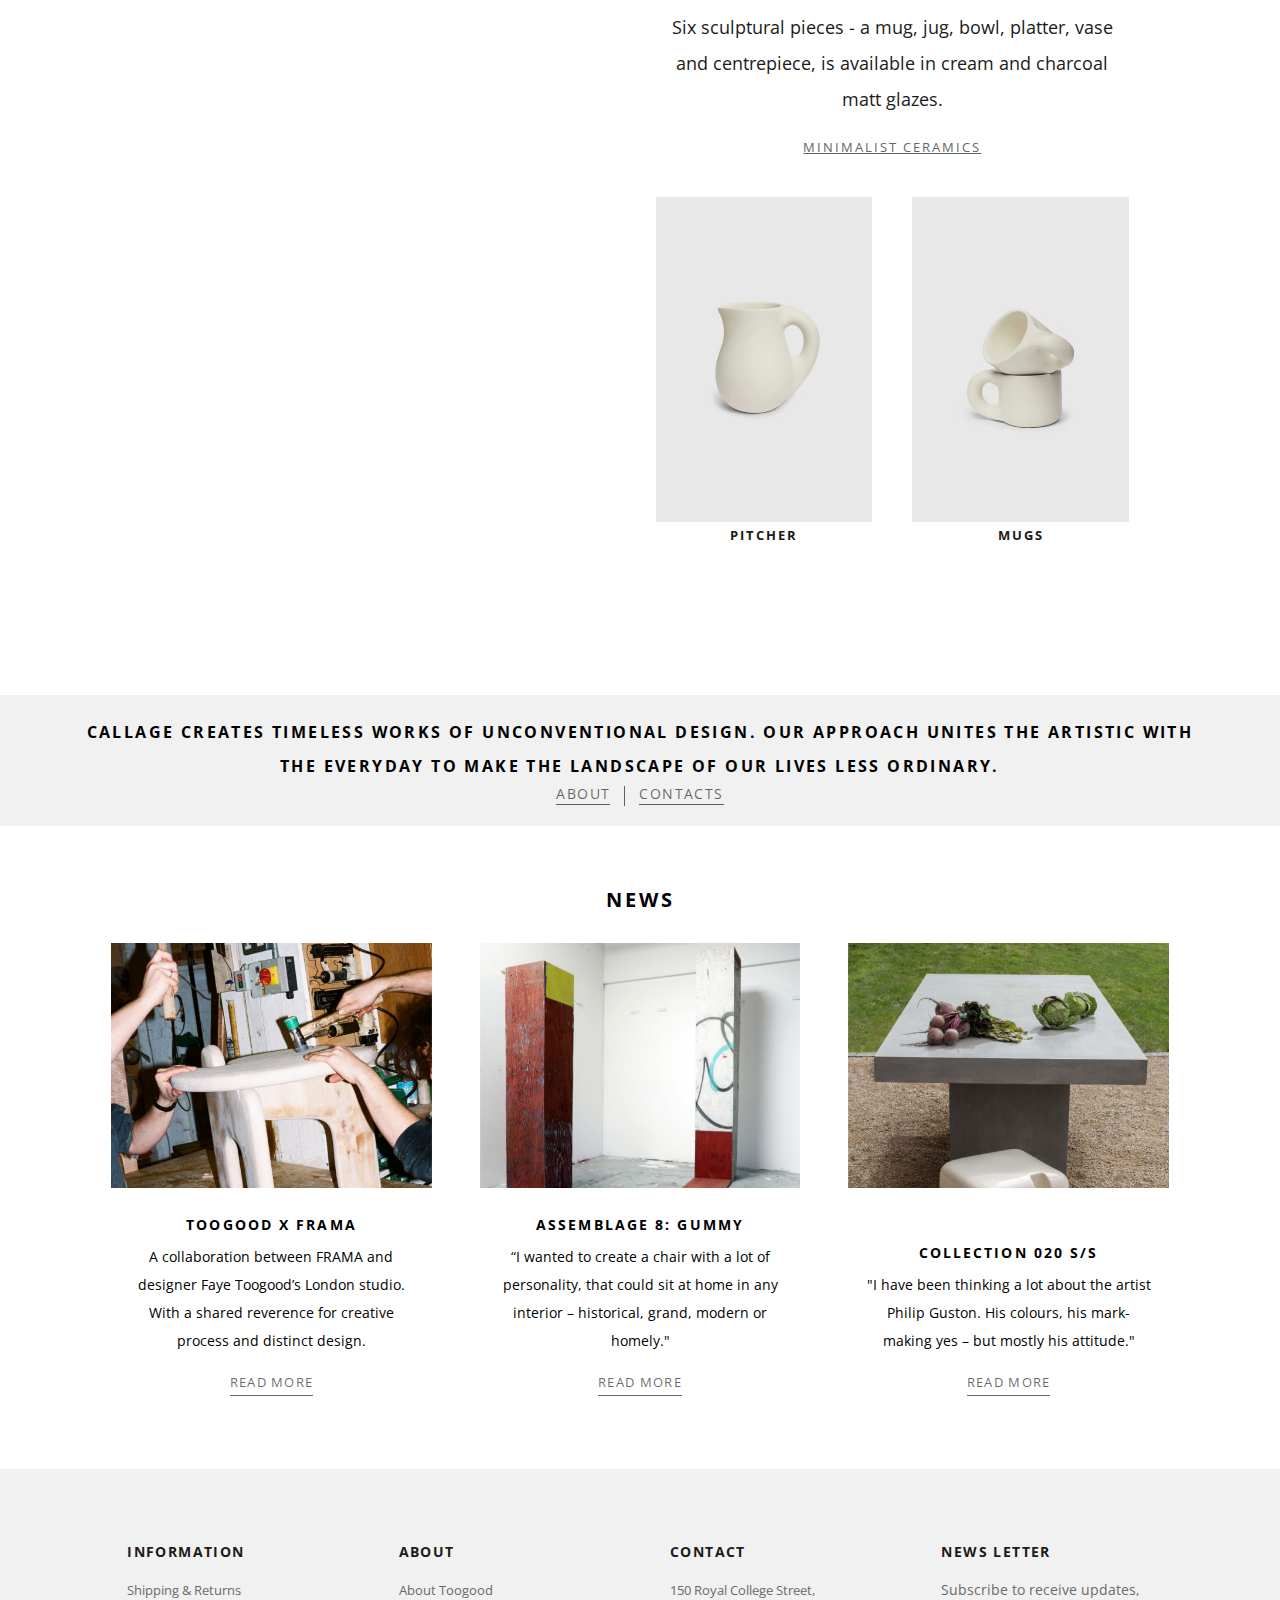
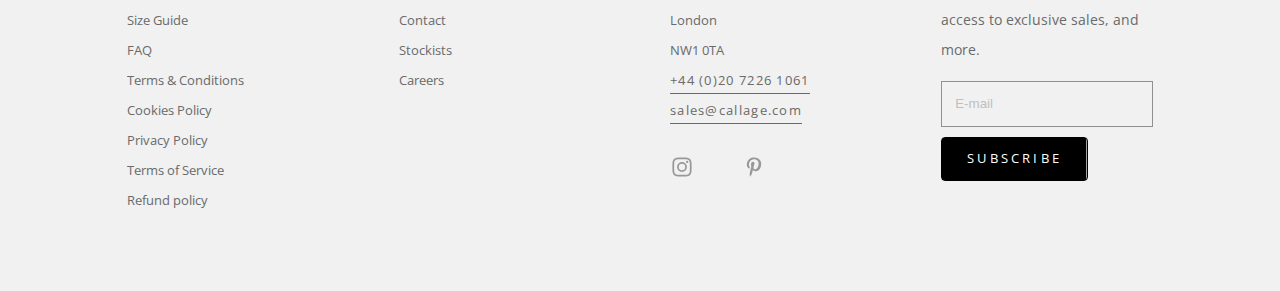
==== commit 54422de2: "menu1의 컬러 슬라이드 버튼 클릭시 해당하는 색상의 슬라이드가 출현하도록 js 구현" ====
--- a/index.html
+++ b/index.html
@@ -472,10 +472,11 @@
             <div class="swiper-wrapper">
               <div class="swiper-slide">
                 <div class="colorSwiper-mainImg">
-                  <img src="img/subimg1.png" alt="컬러 슬라이드 메인이미지" />
-                  <img src="img/colorswiper/bkwt_main.jpg" alt="컬러 슬라이드 메인이미지" />
-                  <img src="img/colorswiper/yellow_main.jpg" alt="컬러 슬라이드 메인이미지" />
-                  <img src="img/colorswiper/blue_main.jpg" alt="컬러 슬라이드 메인이미지" />
+                  <img src="img/subimg1.png" class="redImgs" alt="컬러 슬라이드 메인이미지" />
+                  <img src="img/colorswiper/white_main.jpg" class="whiteImgs" alt="컬러 슬라이드 메인이미지" />
+                  <img src="img/colorswiper/yellow_main.jpg" class="yellowImgs"  alt="컬러 슬라이드 메인이미지" />
+                  <img src="img/colorswiper/blue_main.jpg" class="blueImgs" alt="컬러 슬라이드 메인이미지" />
+                  <img src="img/colorswiper/black_main.jpg" class="blackImgs" alt="컬러 슬라이드 메인이미지" />
                 </div>
                 <div class="colorSwiper-contents">
                   <div class="colorSwiper-subText">
@@ -485,16 +486,18 @@
                   </div>
                   <div class="colorSwiper-subImg">
                     <div class="cssi-1">
-                      <img src="img/subimg2.png" alt="컬러 슬라이드 서브 이미지1" />
-                      <img src="img/colorswiper/bkwt_sub1.jpg" alt="컬러 슬라이드 서브 이미지1" />
-                      <img src="img/colorswiper/yellow_sub1.jpg" alt="컬러 슬라이드 서브 이미지1" />
-                      <img src="img/colorswiper/blue_sub1.jpg" alt="컬러 슬라이드 서브 이미지1" />
+                      <img src="img/subimg2.png" class="redImgs" alt="컬러 슬라이드 서브 이미지1" />
+                      <img src="img/colorswiper/white_sub1.jpg" class="whiteImgs" alt="컬러 슬라이드 서브 이미지1" />
+                      <img src="img/colorswiper/yellow_sub1.jpg" class="yellowImgs" alt="컬러 슬라이드 서브 이미지1" />
+                      <img src="img/colorswiper/blue_sub1.jpg" class="blueImgs" alt="컬러 슬라이드 서브 이미지1" />
+                      <img src="img/colorswiper/black_sub1.jpg" class="blackImgs" alt="컬러 슬라이드 서브 이미지1" />
                     </div>
                     <div class="cssi-2">
-                      <img src="img/subimg3.png" alt="컬러 슬라이드 서브 이미지2" />
-                      <img src="img/colorswiper/bkwt_sub2.jpg" alt="컬러 슬라이드 서브 이미지2" />
-                      <img src="img/colorswiper/yellow_sub2.jpg" alt="컬러 슬라이드 서브 이미지2" />
-                      <img src="img/colorswiper/blue_sub2.jpg" alt="컬러 슬라이드 서브 이미지2" />
+                      <img src="img/subimg3.png" class="redImgs" alt="컬러 슬라이드 서브 이미지2" />
+                      <img src="img/colorswiper/white_sub2.jpg" class="whiteImgs" alt="컬러 슬라이드 서브 이미지2" />
+                      <img src="img/colorswiper/yellow_sub2.jpg" class="yellowImgs" alt="컬러 슬라이드 서브 이미지2" />
+                      <img src="img/colorswiper/blue_sub2.jpg" class="blueImgs" alt="컬러 슬라이드 서브 이미지2" />
+                      <img src="img/colorswiper/black_sub2.jpg" class="blackImgs" alt="컬러 슬라이드 서브 이미지2" />
                     </div>
                   </div>
                   <div class="colorSwiper-colorBtn">
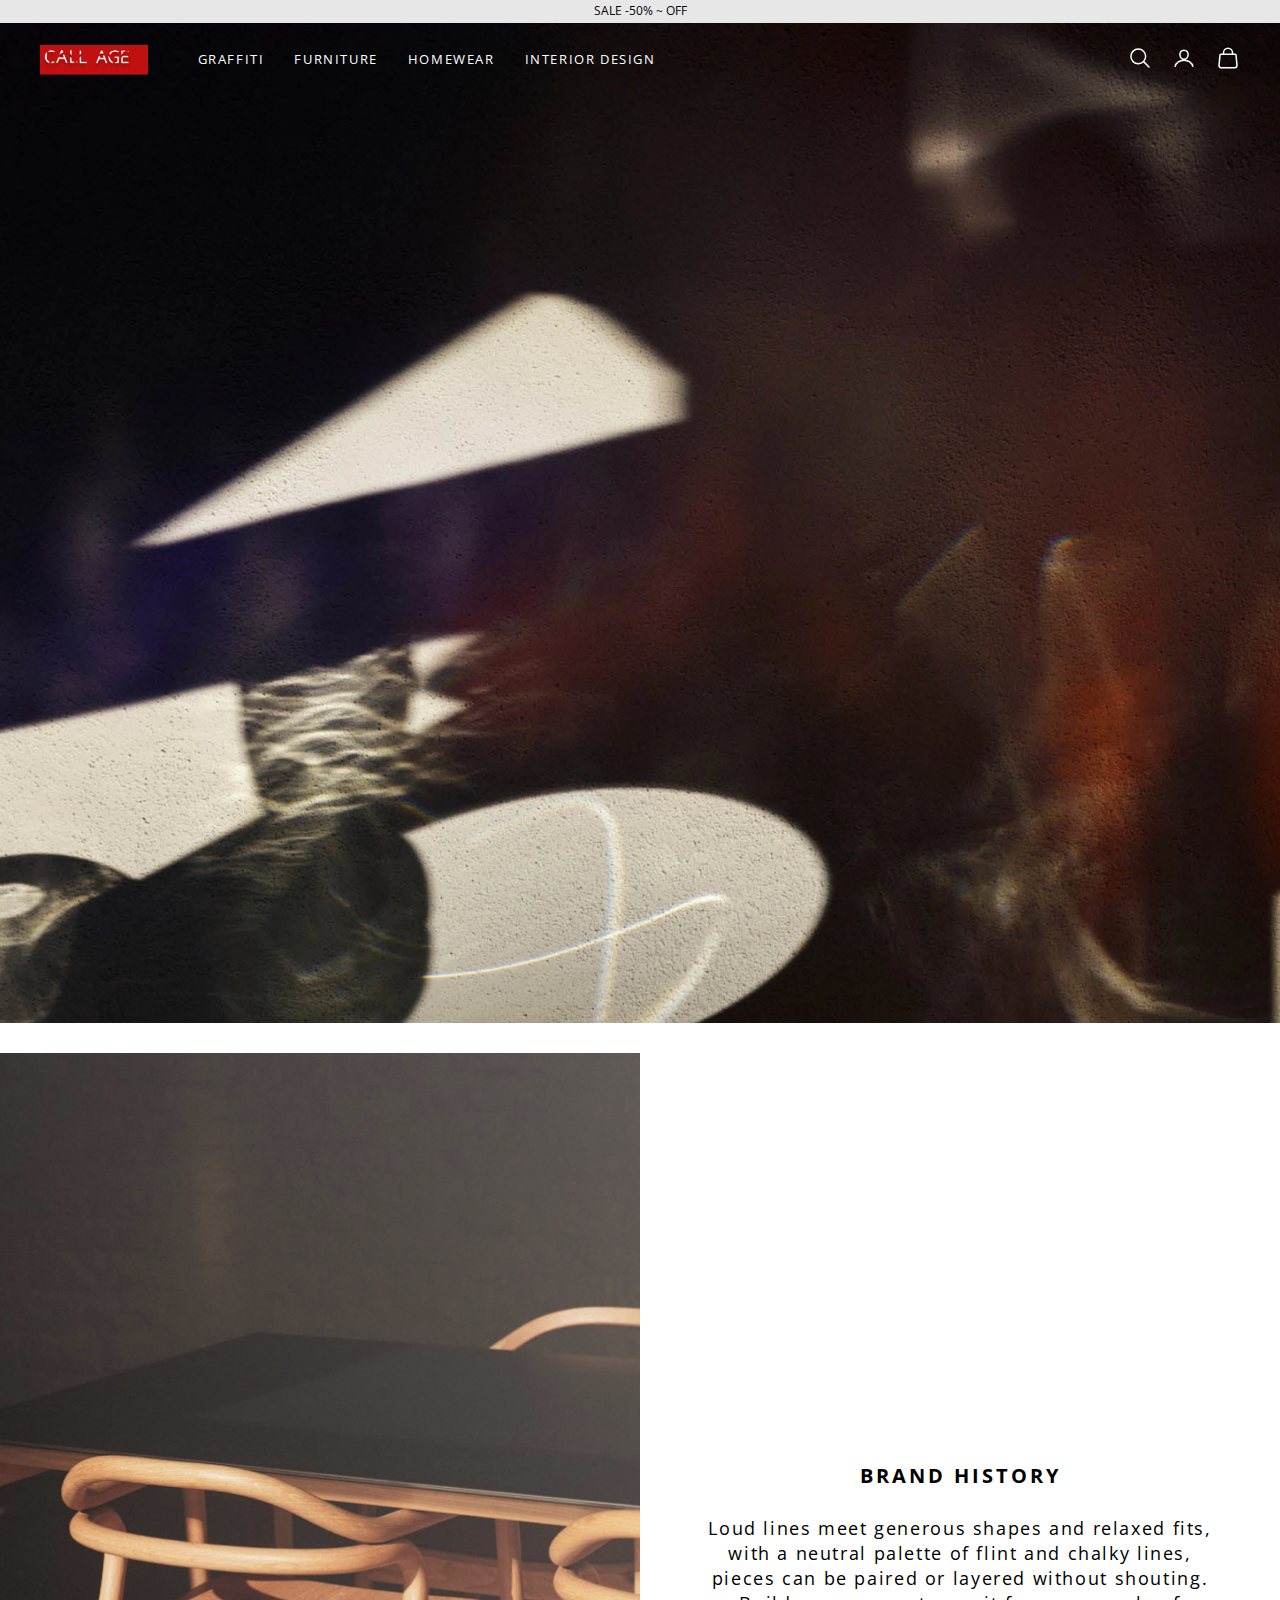
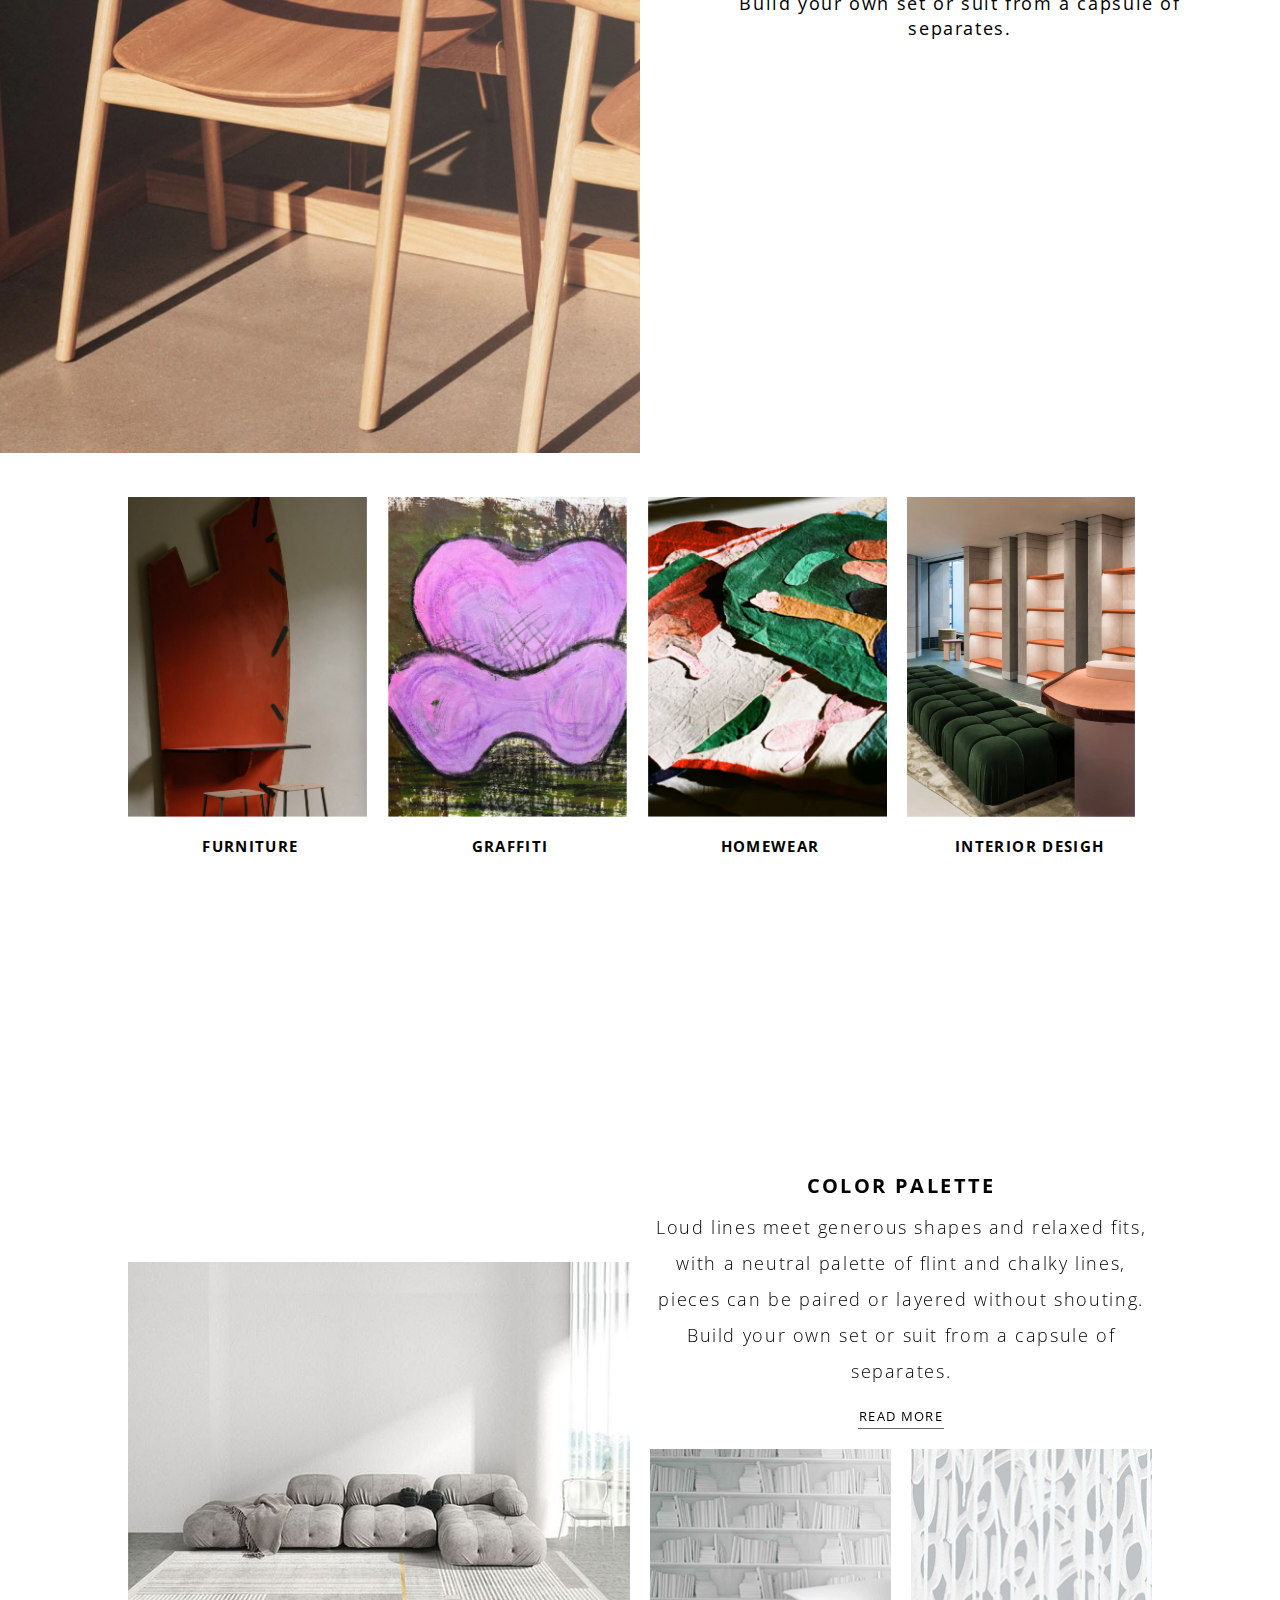
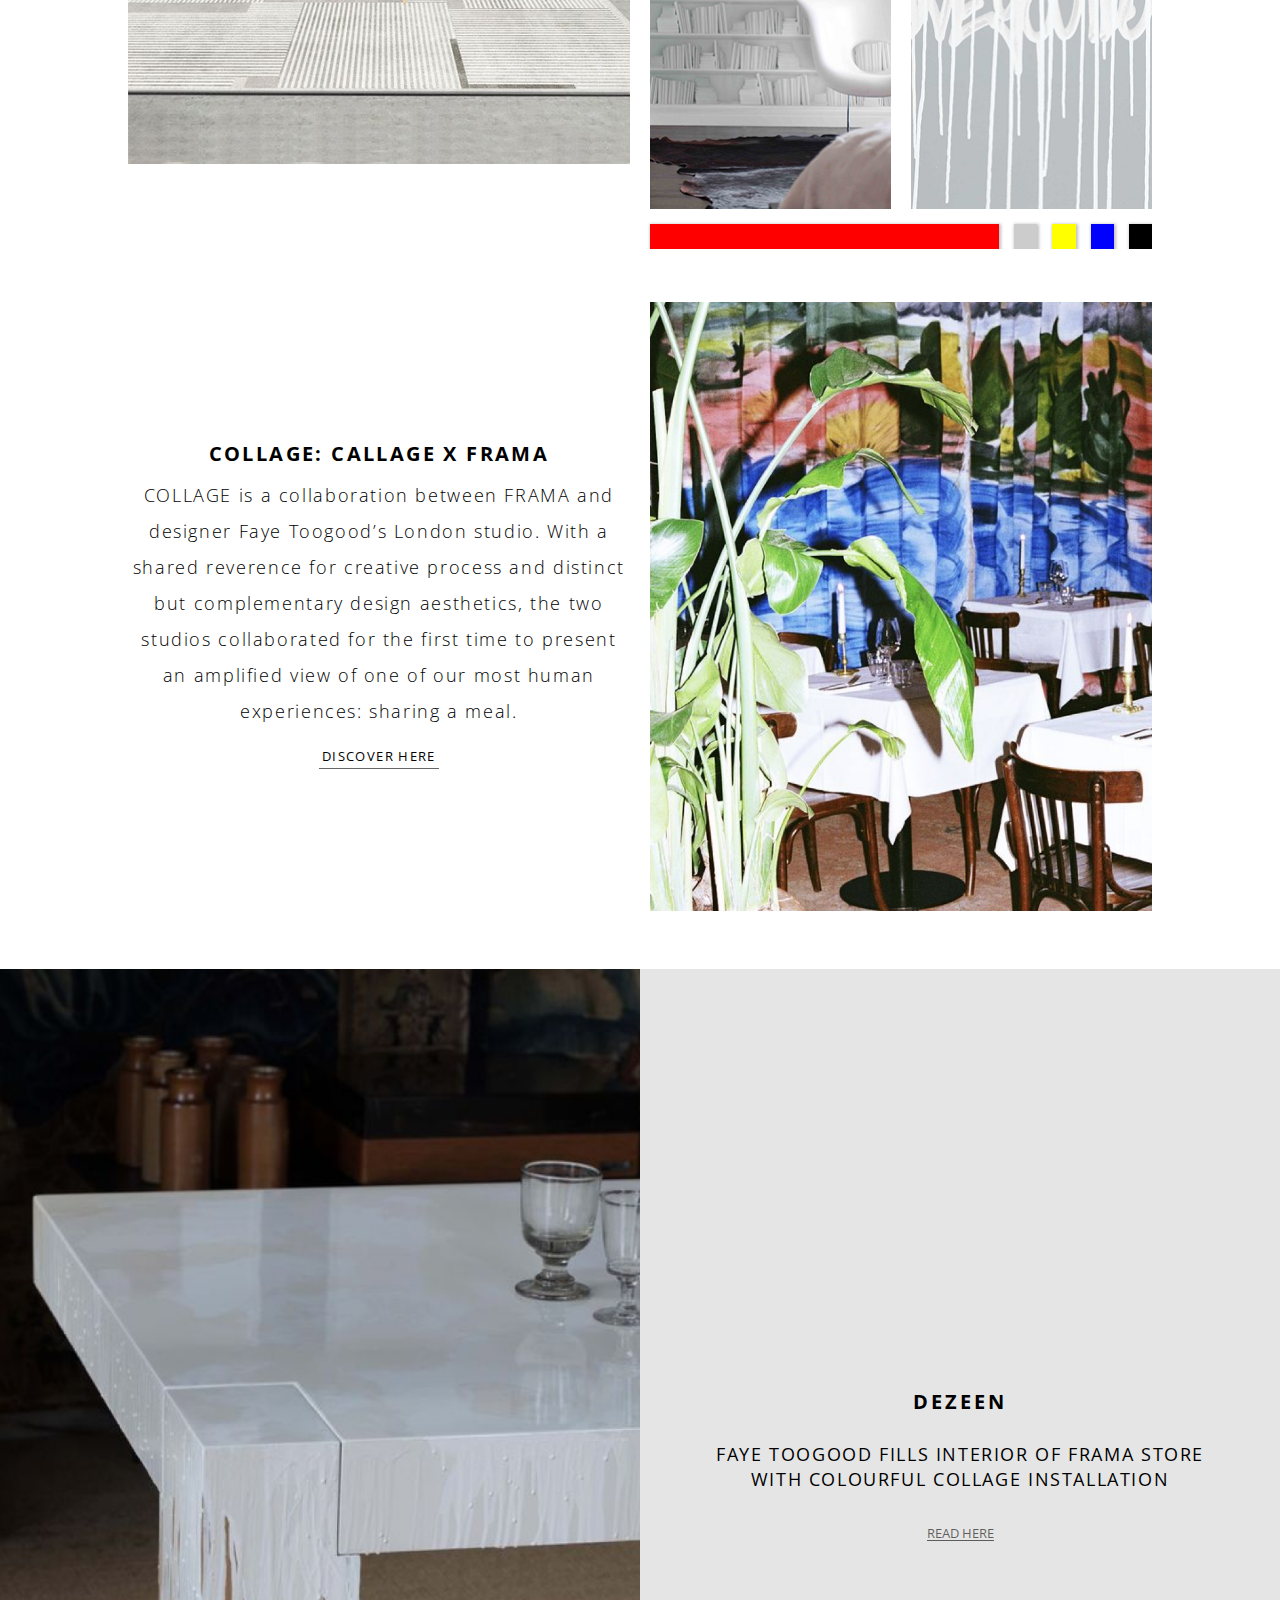
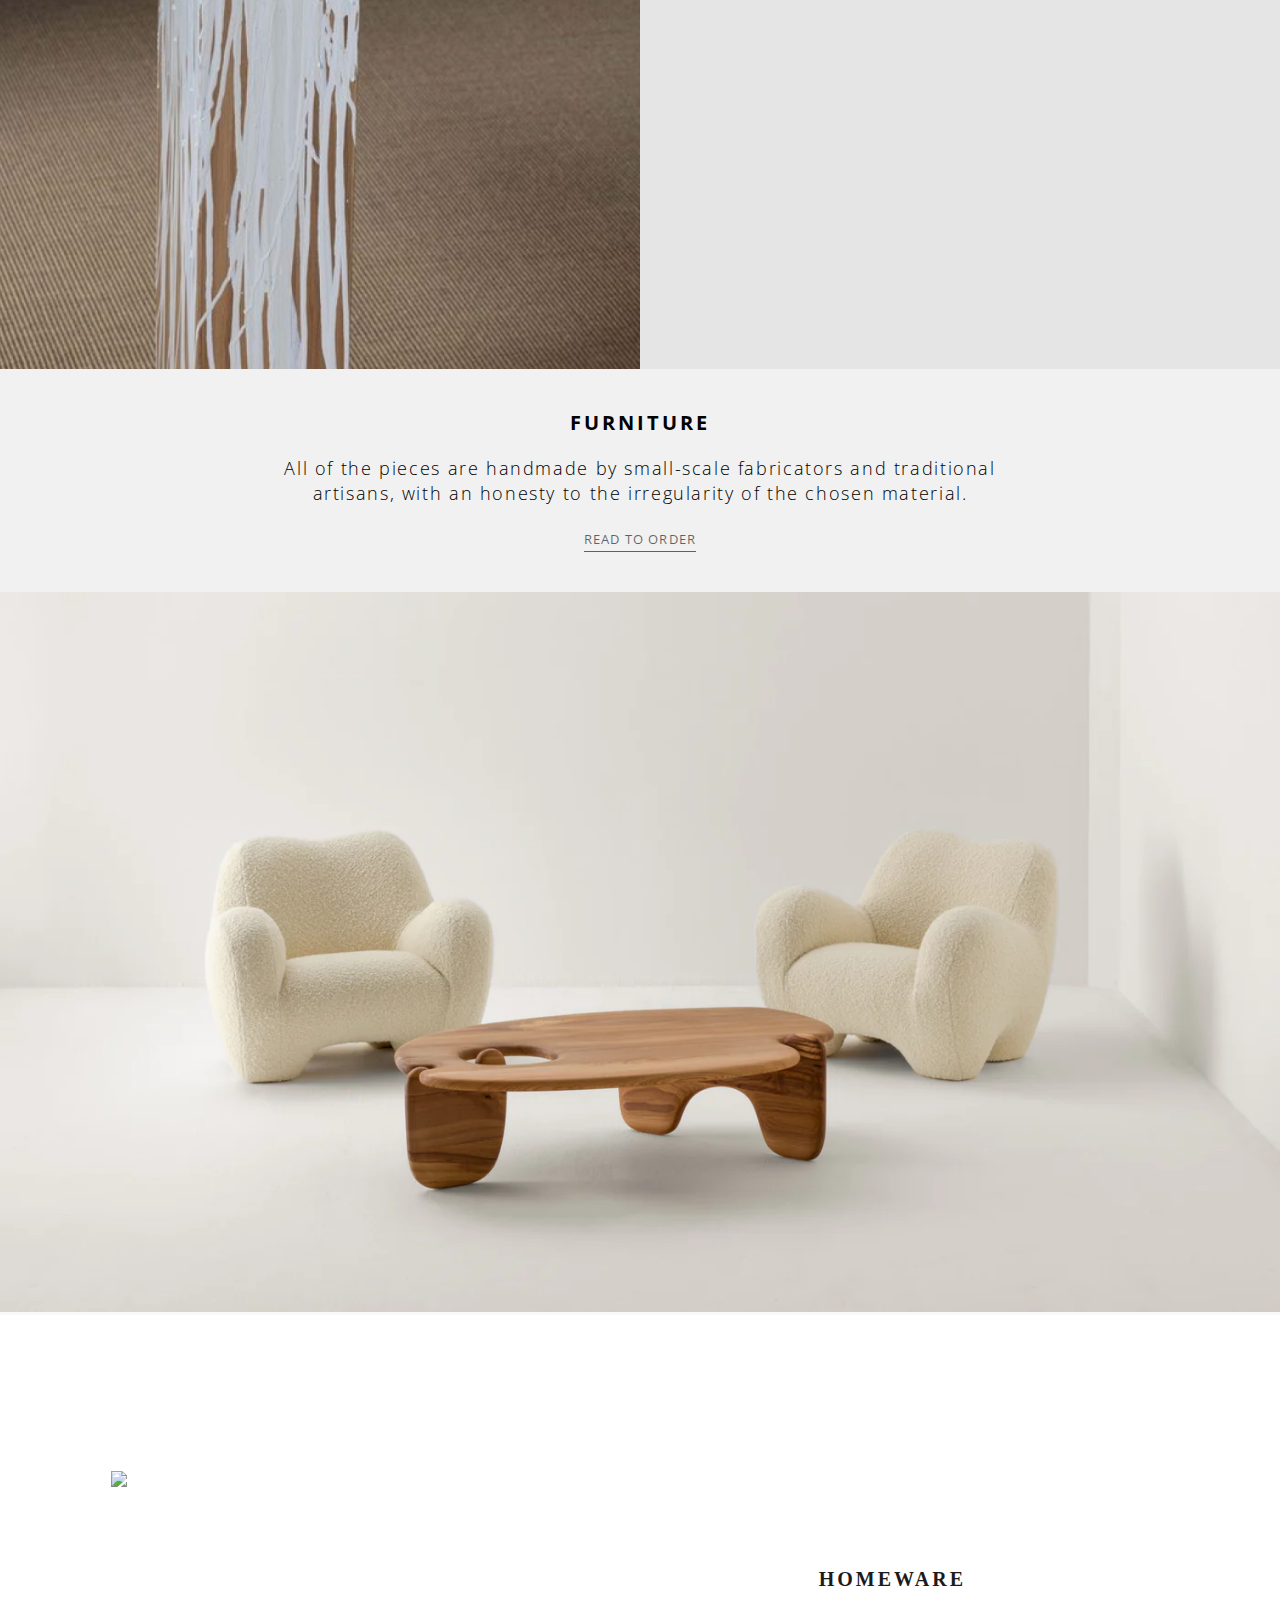
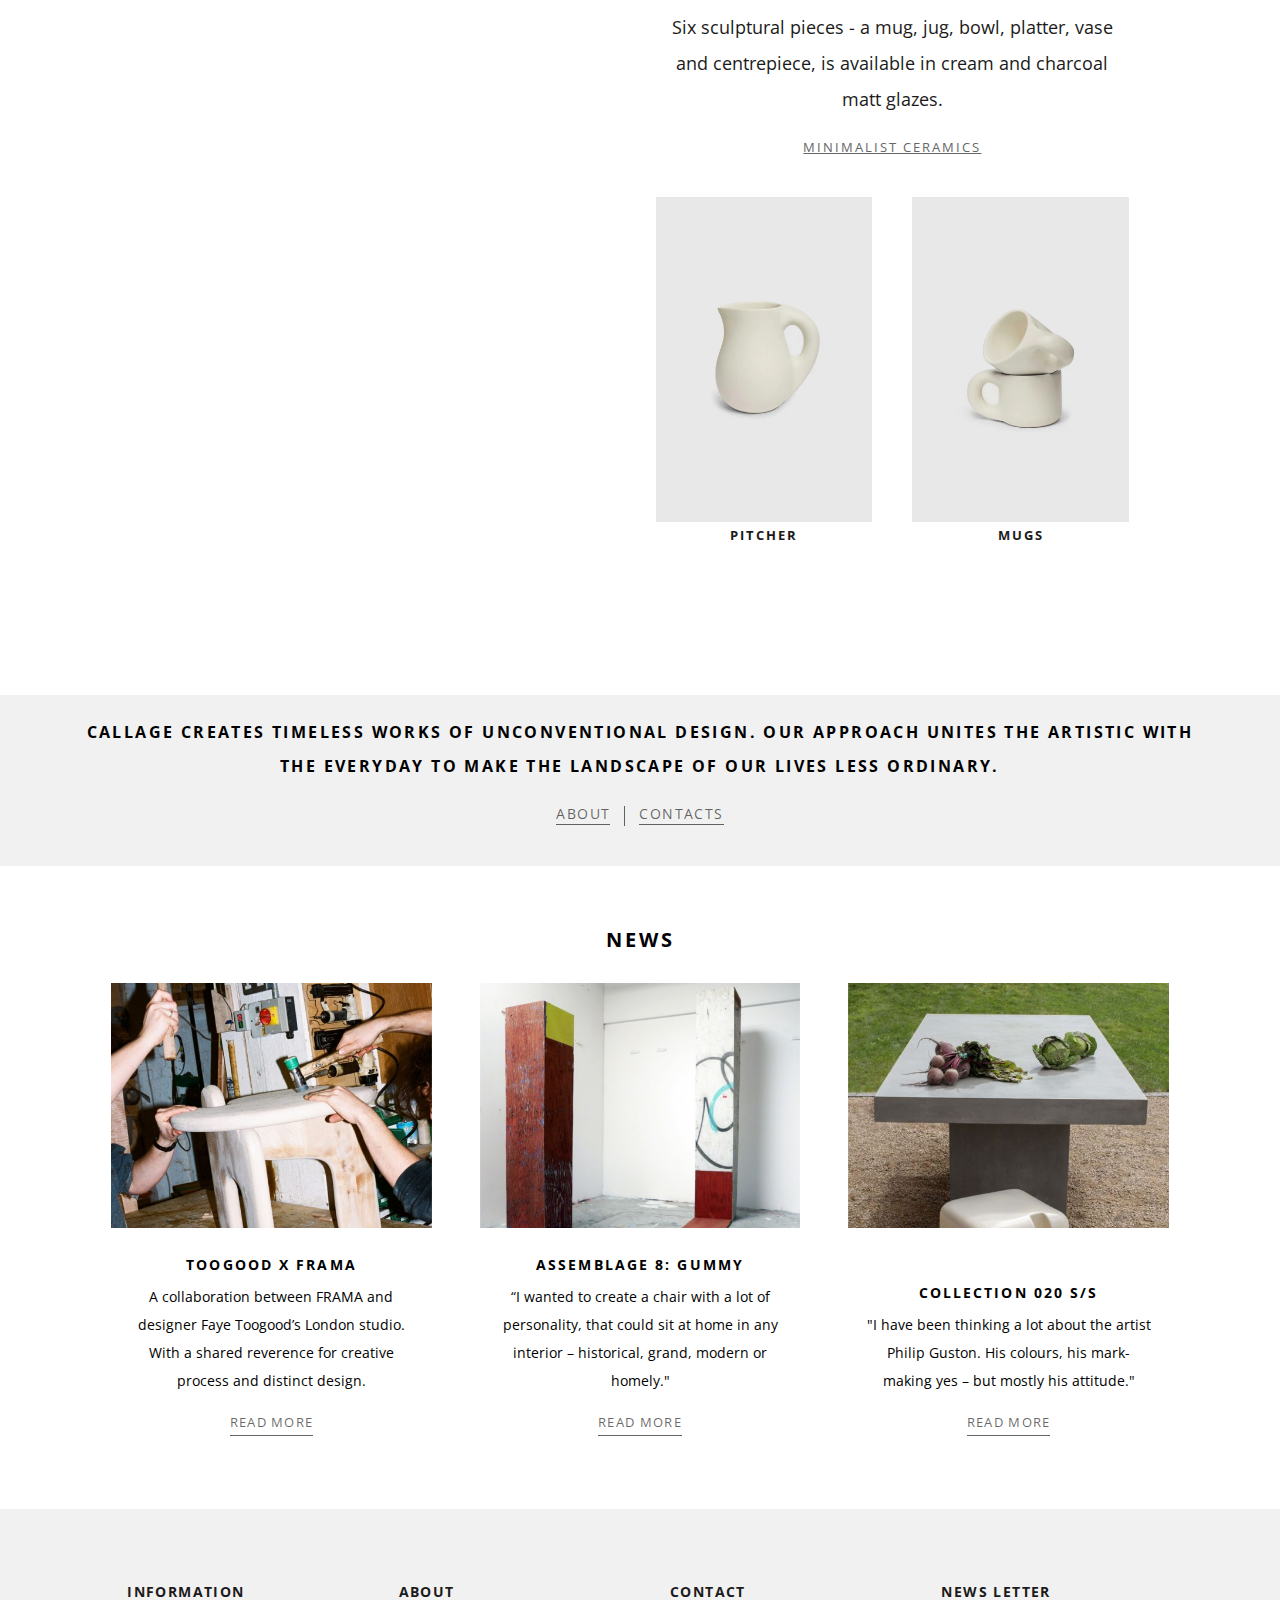
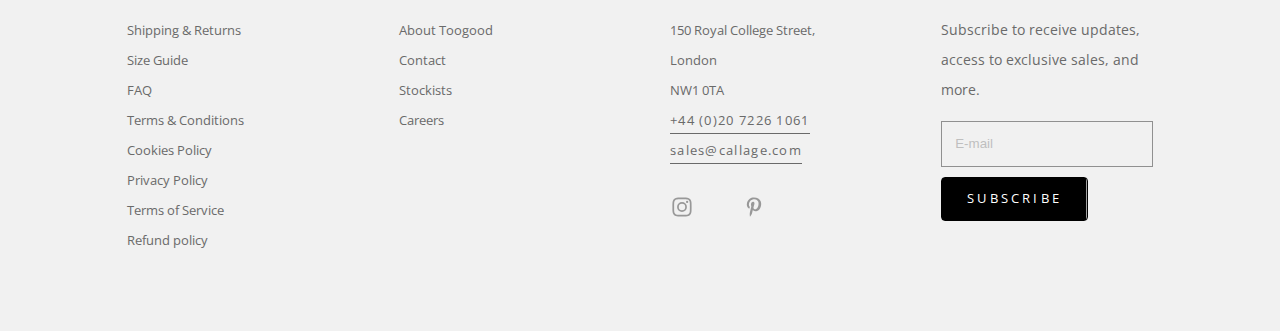
==== commit c162436e: "브랜드카피 태그 추가 및 반응형 조정, css/html 로그인 폼 여백 축소 html,css js 호환 및 추가 생성" ====
--- a/index.html
+++ b/index.html
@@ -246,8 +246,8 @@
             <div class="m-menu">
               <button class="closeBt-m">
                 <svg aria-hidden="true" focusable="false" fill="none" width="16" class="icon icon-close" viewBox="0 0 16 16">
-                  <path d="m1 1 14 14M1 15 15 1" stroke="currentColor" stroke-width="1.5"></path>
-                </svg>
+                  <path d="m1 1 14 14M1 15 15 1" stroke="black" stroke-width="1.5"></path>
+              </svg>
               </button>
               <ul>
                 <li>
@@ -350,8 +350,8 @@
                     <input type="text" placeholder="SEARCH" />
                     <button class="search-bar-xbtn">
                       <svg aria-hidden="true" focusable="false" fill="none" width="16" class="icon icon-close" viewBox="0 0 16 16">
-                        <path d="m1 1 14 14M1 15 15 1" stroke="currentColor" stroke-width="1.5"></path>
-                      </svg>
+                        <path d="m1 1 14 14M1 15 15 1" stroke="black" stroke-width="1.5"></path>
+                    </svg>
                     </button>
                   </form>
                 </div>
@@ -378,8 +378,8 @@
                 <div class="cartList">
                   <button class="closeBt-c">
                     <svg aria-hidden="true" focusable="false" fill="none" width="16" class="icon icon-close" viewBox="0 0 16 16">
-                      <path d="m1 1 14 14M1 15 15 1" stroke="currentColor" stroke-width="1.5"></path>
-                    </svg>
+                      <path d="m1 1 14 14M1 15 15 1" stroke="black" stroke-width="1.5"></path>
+                  </svg>
                   </button>
                   <div class="cartTitle">
                     <h2>CART</h2>
@@ -620,12 +620,15 @@
           <div class="brand_text">
             <!-- 설명 텍스트 -->
             <p>CALLAGE CREATES TIMELESS WORKS OF UNCONVENTIONAL DESIGN. OUR APPROACH UNITES THE ARTISTIC WITH THE EVERYDAY TO MAKE THE LANDSCAPE OF OUR LIVES LESS ORDINARY.</p>
+            <div class="tap_link">
             <!-- 'ABOUT' 링크 -->
             <div class="about_text">ABOUT</div>
             <!-- 구분선 -->
             <span class="separator"></span>
             <!-- 'CONTACTS' 링크 -->
-            <div class="contacts">CONTACTS</div>
+            <div class="contacts">CONTACTS
+            </div>
+            </div>
           </div>
         </div>
         <!-- 뉴스 섹션 -->
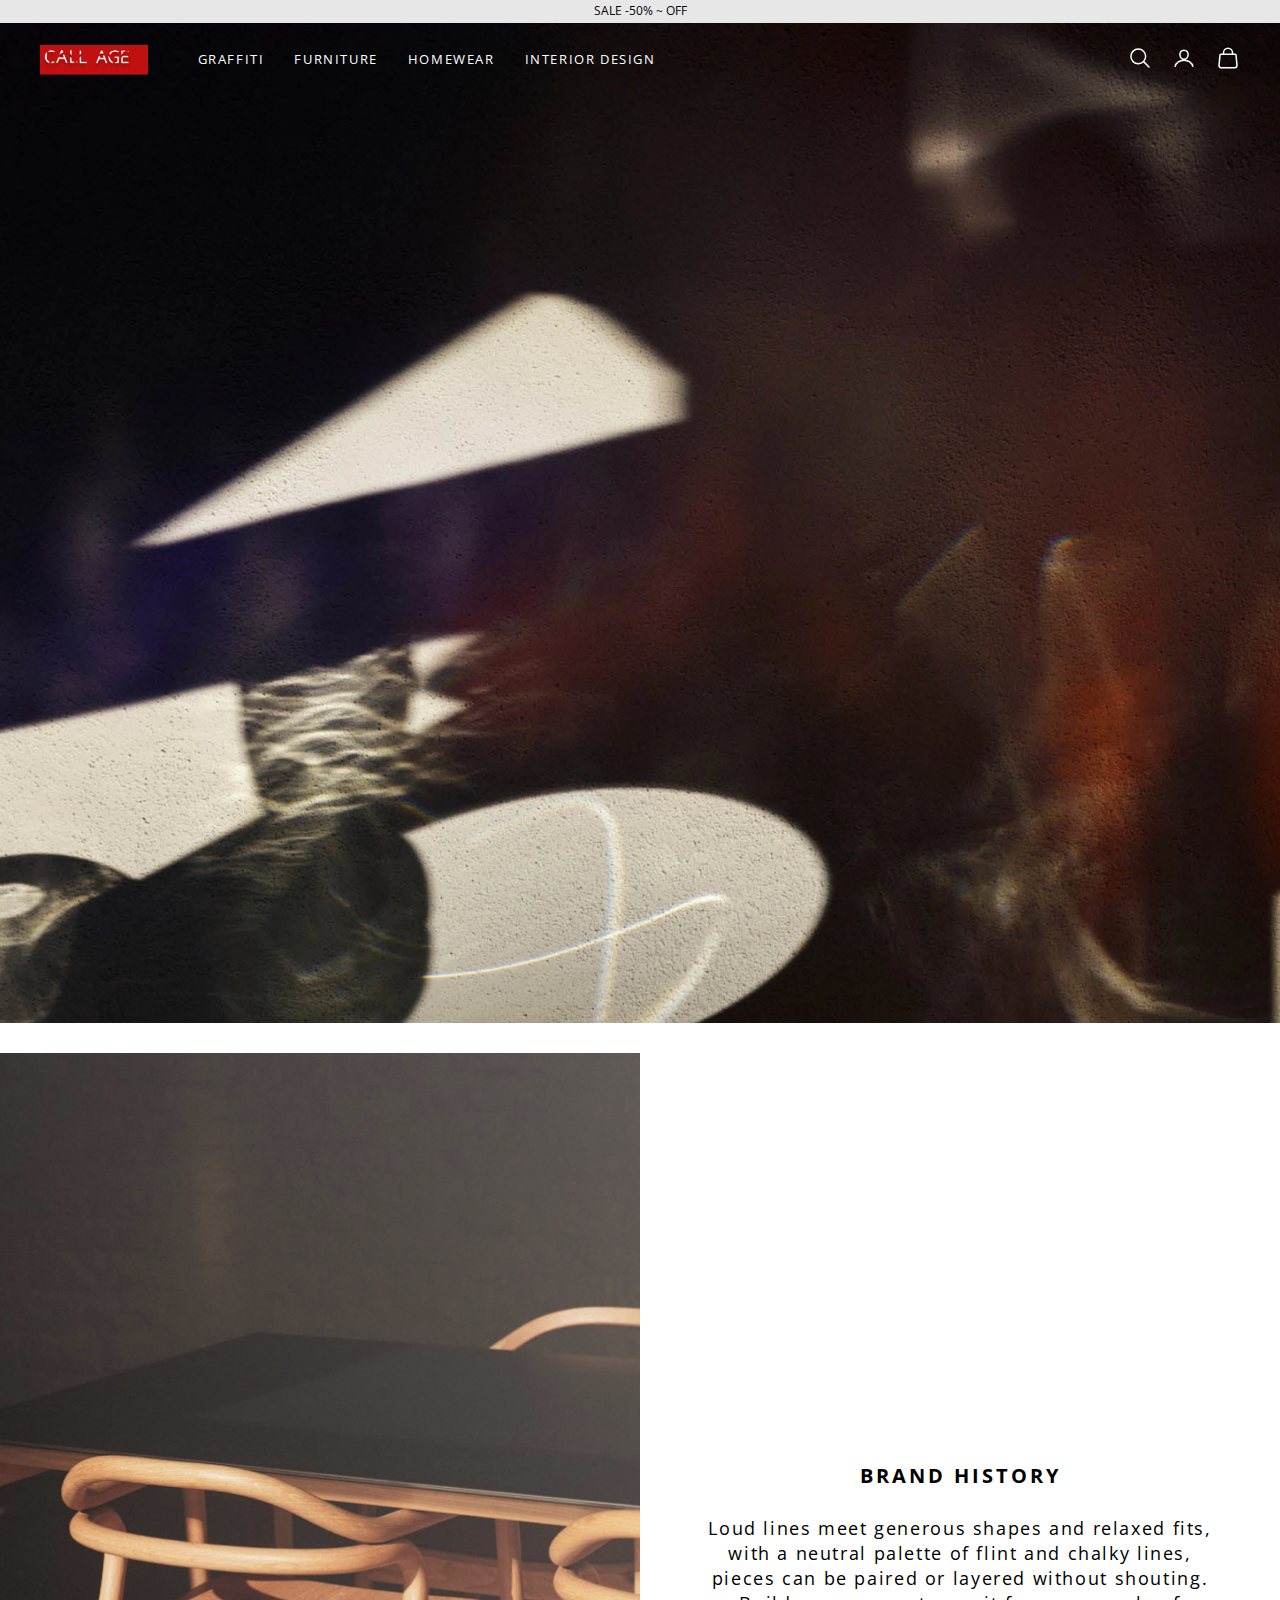
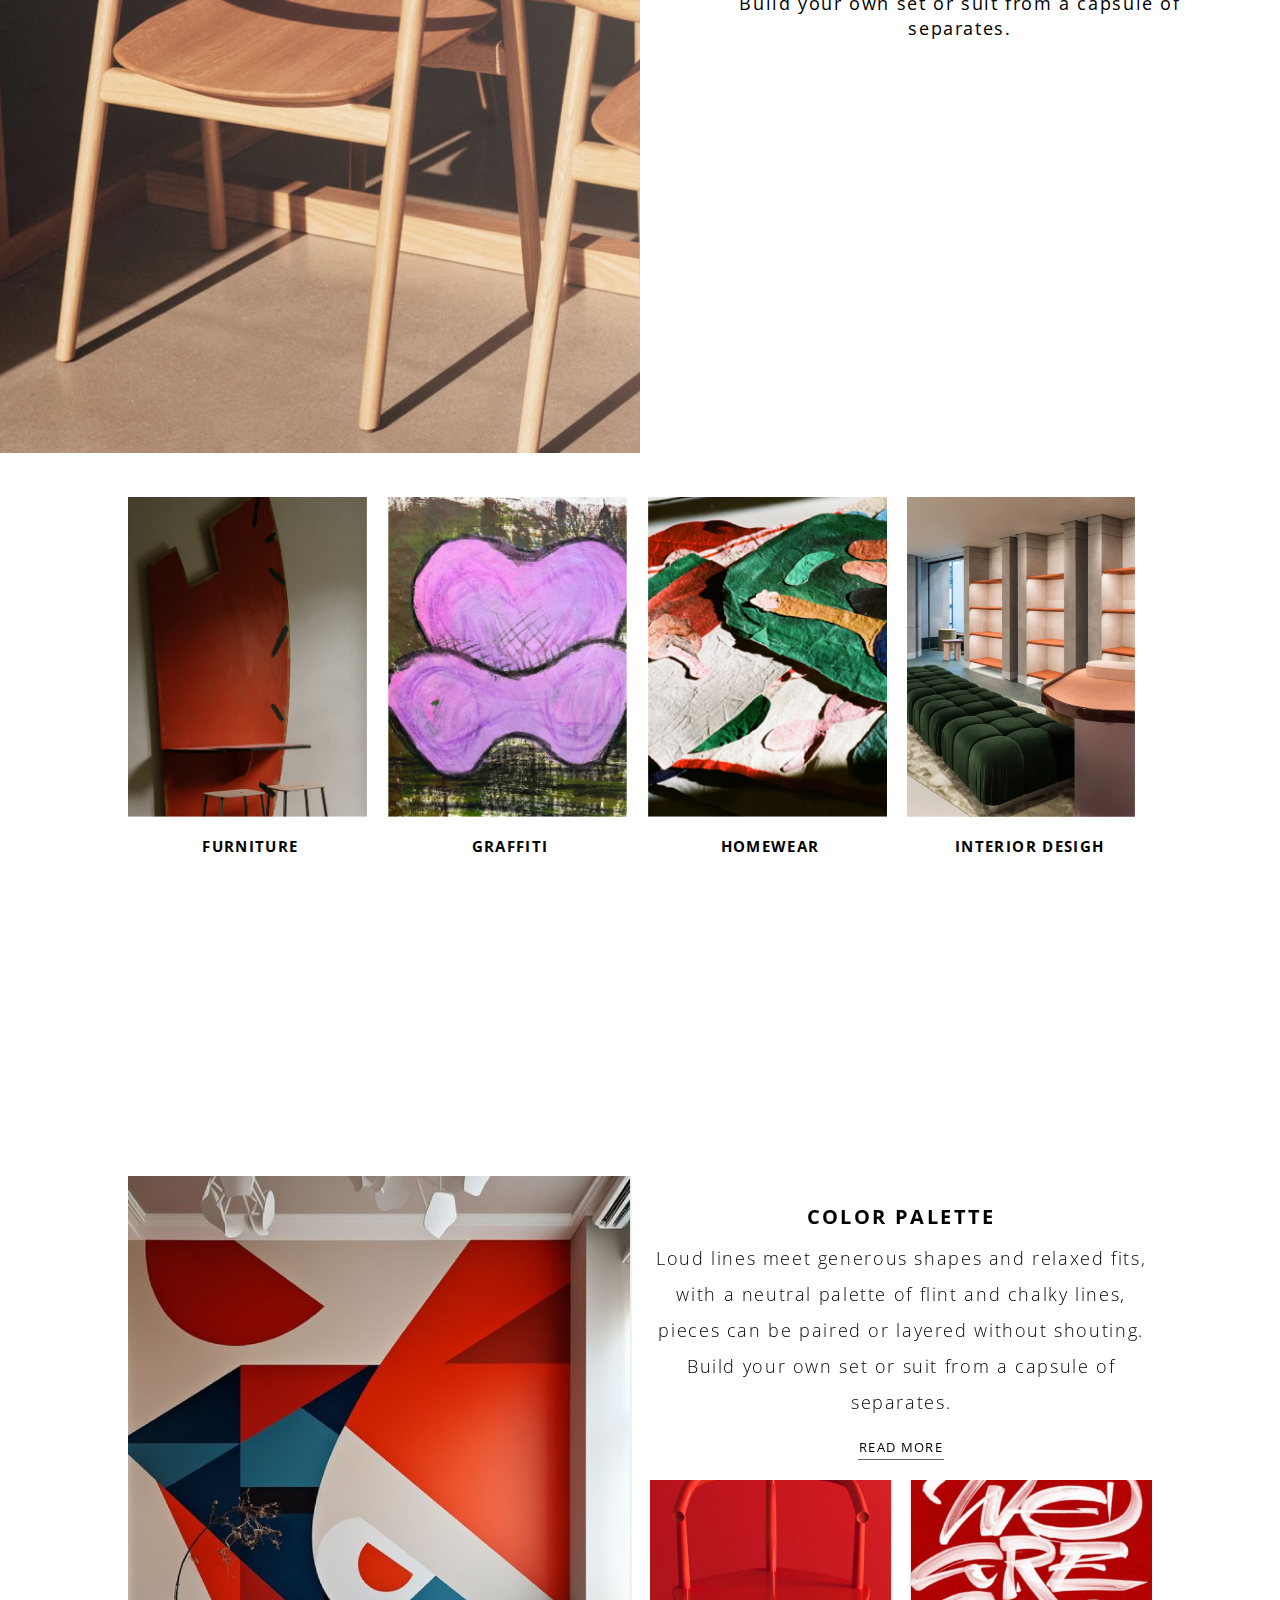
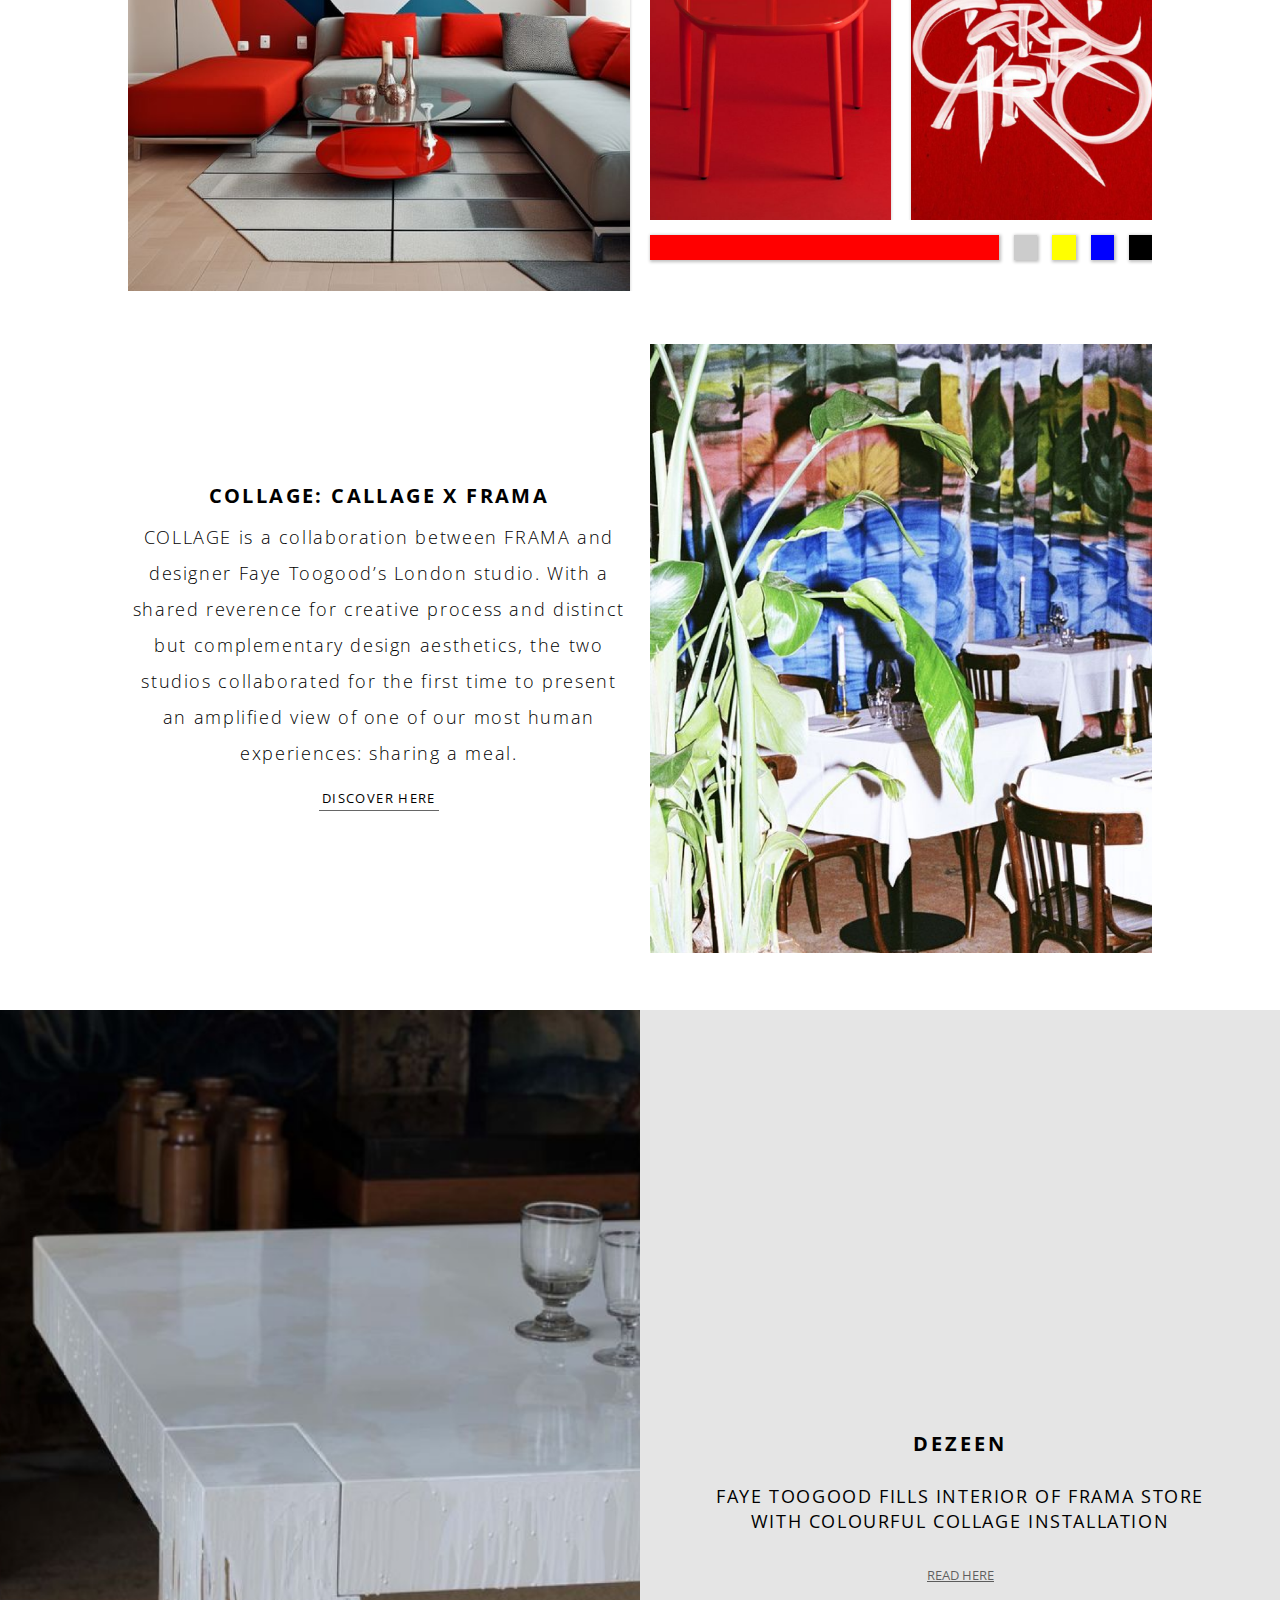
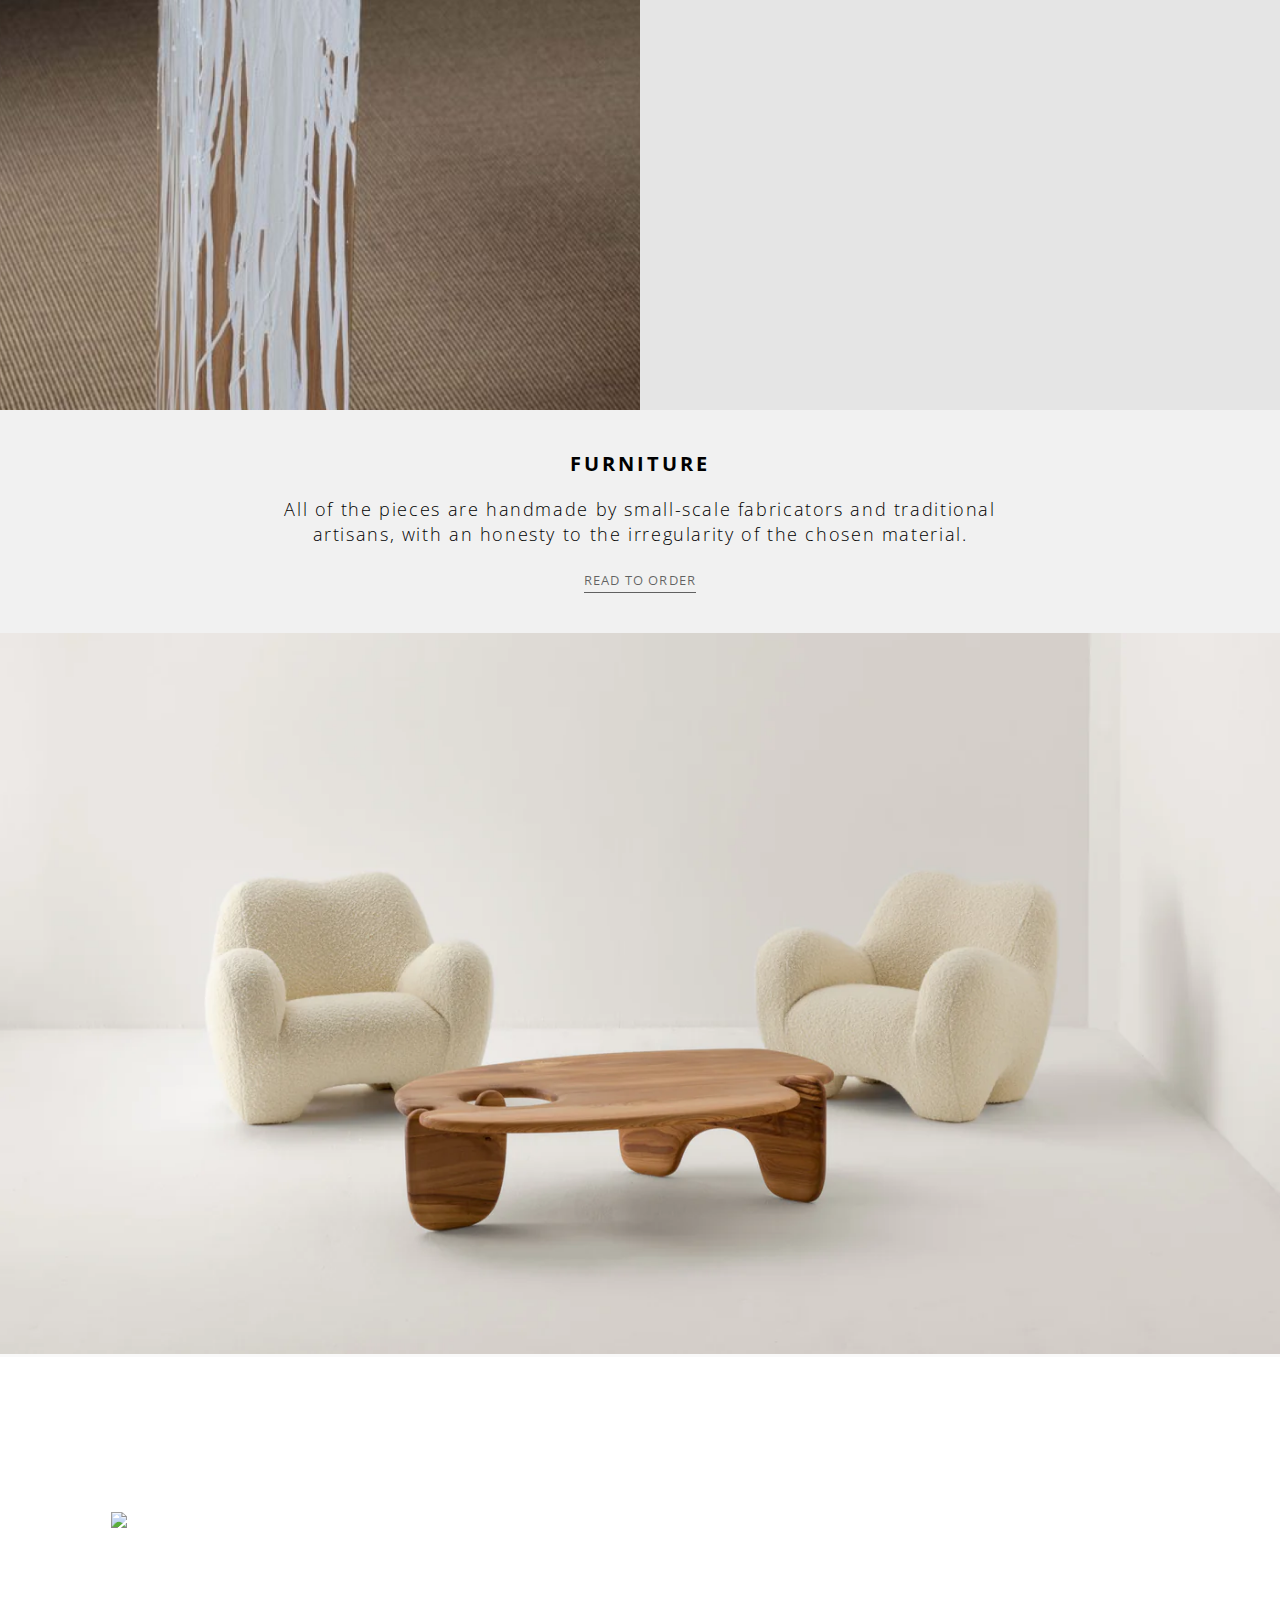
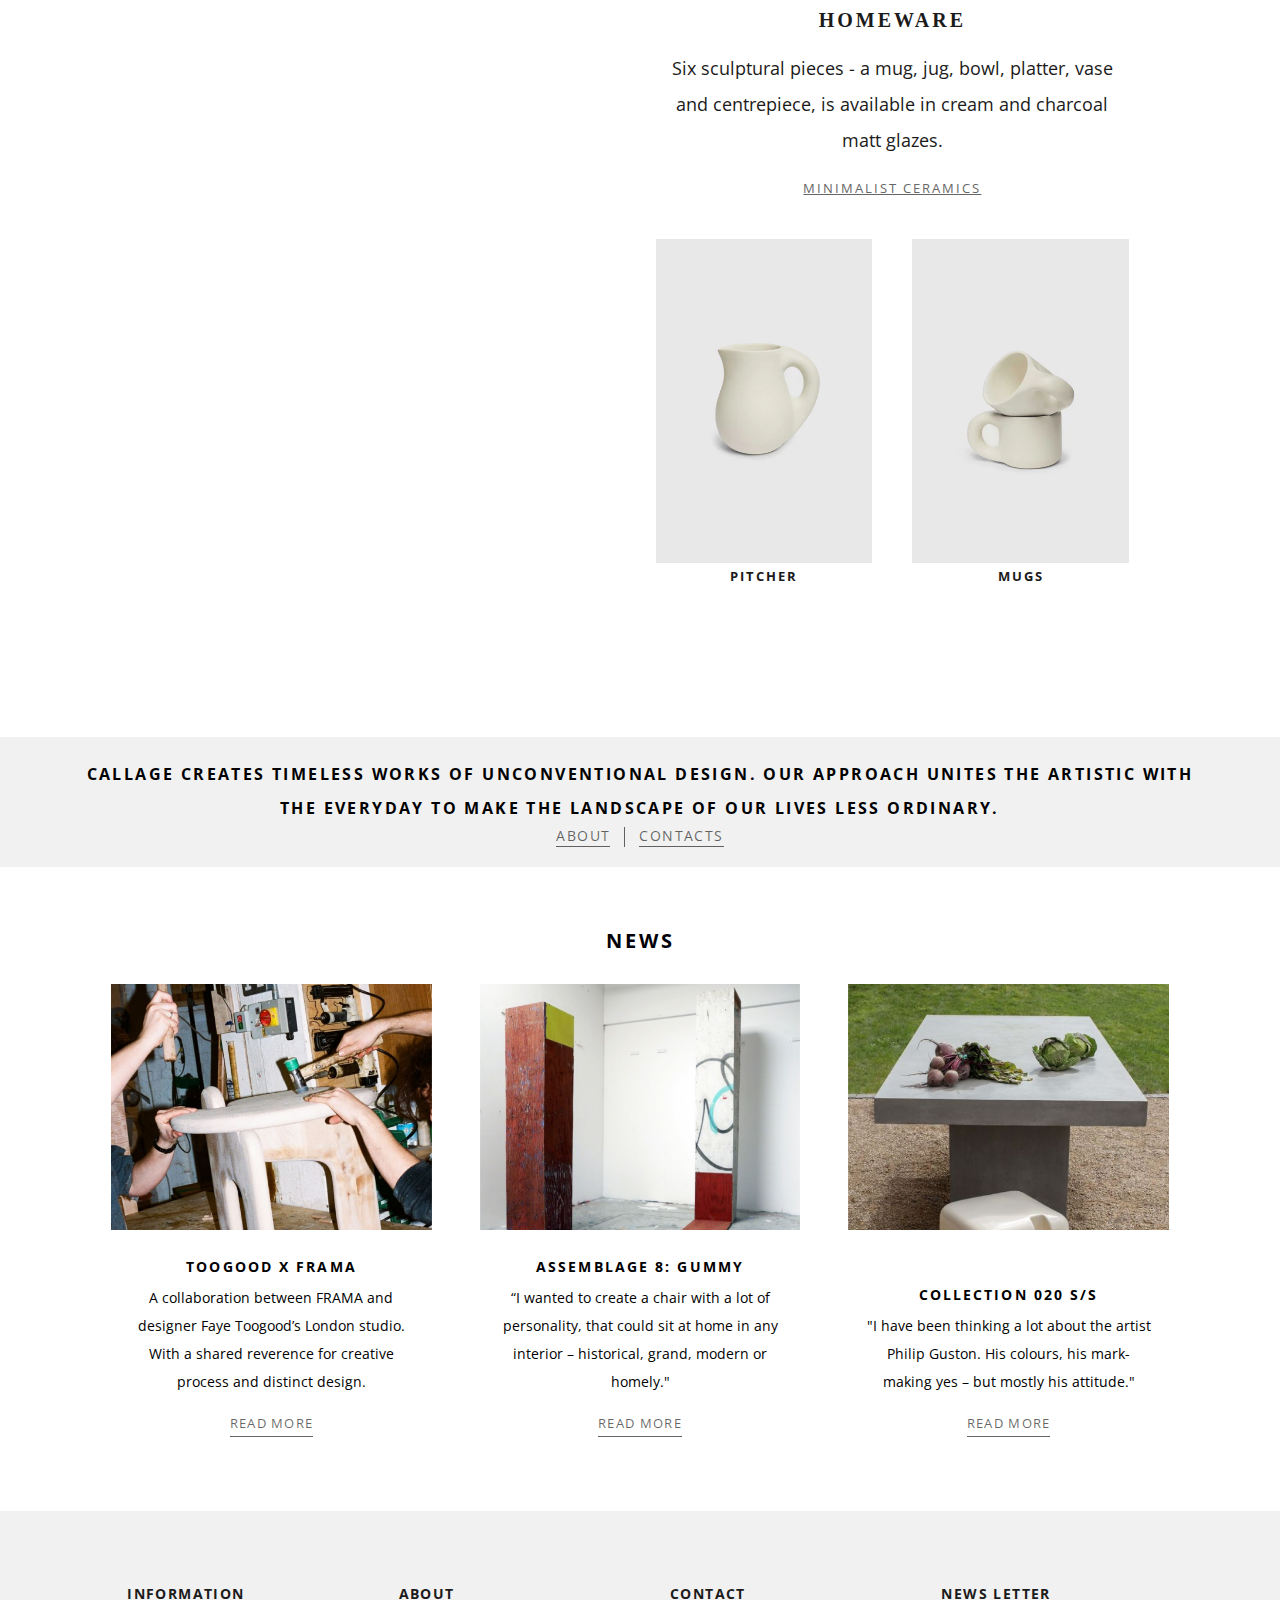
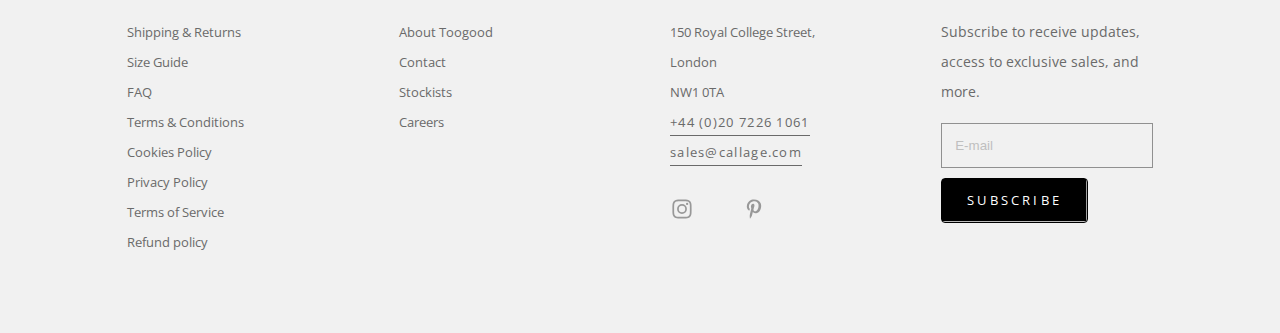
==== commit 2203c120: "상단 헤더 모바일 미니 로고 (오류) position:fixed 에서 absolute으로 수정 및 컬러스와이퍼 이미지 교체, 로그인창 모바일 버전 메뉴란 수정" ====
--- a/index.html
+++ b/index.html
@@ -65,7 +65,7 @@
             <div class="header-menu">
               <ul class="head-menu-listWrap">
                 <!-- 그래피티 및 벽지 -->
-                <a href="index.html" class="mini_logo"><img src="img/logo-img/mini_logo.png" alt="" /></a>
+                <a href="index.html" class="mini_logo"><img src="img/logo-img/mini_logo.png" alt="미니로고" /></a>
                 <li class="graffiti-menu">
                   <a href="#" class="subHover"><h2>GRAFFITI</h2></a
                   ><!-- 그래피티 | 벽지-->
@@ -243,11 +243,12 @@
                   <path d="M1 19h22M1 12h22M1 5h22" stroke="currentColor" stroke-width="1.5" stroke-linecap="square"></path></svg
               ></i>
             </button>
+            <a href="index.html" class="mini_logo-mobile"><img src="img/logo-img/mini_logo.png" alt="미니로고" /></a>
             <div class="m-menu">
               <button class="closeBt-m">
                 <svg aria-hidden="true" focusable="false" fill="none" width="16" class="icon icon-close" viewBox="0 0 16 16">
                   <path d="m1 1 14 14M1 15 15 1" stroke="black" stroke-width="1.5"></path>
-              </svg>
+                </svg>
               </button>
               <ul>
                 <li>
@@ -323,6 +324,16 @@
                   <!-- <div class="interior-moreBtn ifWindow"></div> -->
                 </li>
               </ul>
+              <div class="login-mbt">
+                <a href="login.html" class="sidebar-login">
+                  <i>
+                    <svg aria-hidden="true" fill="none" focusable="false" width="24" class="header__nav-icon icon icon-account" viewBox="0 0 24 24">
+                      <path d="M16.125 8.75c-.184 2.478-2.063 4.5-4.125 4.5s-3.944-2.021-4.125-4.5c-.187-2.578 1.64-4.5 4.125-4.5 2.484 0 4.313 1.969 4.125 4.5Z" stroke="currentColor" stroke-width="1.5" stroke-linecap="round" stroke-linejoin="round"></path>
+                      <path d="M3.017 20.747C3.783 16.5 7.922 14.25 12 14.25s8.217 2.25 8.984 6.497" stroke="currentColor" stroke-width="1.5" stroke-miterlimit="10"></path></svg>
+                  </i>
+                  <h3>LOGIN</h3>
+                </a>
+              </div>
               <div class="choose_dollar">
                 <h2>KRW ₩</h2>
                 <span>↓</span>
@@ -351,11 +362,11 @@
                     <button class="search-bar-xbtn">
                       <svg aria-hidden="true" focusable="false" fill="none" width="16" class="icon icon-close" viewBox="0 0 16 16">
                         <path d="m1 1 14 14M1 15 15 1" stroke="black" stroke-width="1.5"></path>
-                    </svg>
+                      </svg>
                     </button>
                   </form>
                 </div>
-                <li>
+                <li class="login-icon-hidden">
                   <a href="login.html" class="sidebar-login"
                     ><i
                       ><svg aria-hidden="true" fill="none" focusable="false" width="24" class="header__nav-icon icon icon-account" viewBox="0 0 24 24">
@@ -379,7 +390,7 @@
                   <button class="closeBt-c">
                     <svg aria-hidden="true" focusable="false" fill="none" width="16" class="icon icon-close" viewBox="0 0 16 16">
                       <path d="m1 1 14 14M1 15 15 1" stroke="black" stroke-width="1.5"></path>
-                  </svg>
+                    </svg>
                   </button>
                   <div class="cartTitle">
                     <h2>CART</h2>
@@ -473,8 +484,8 @@
               <div class="swiper-slide">
                 <div class="colorSwiper-mainImg">
                   <img src="img/subimg1.png" class="redImgs" alt="컬러 슬라이드 메인이미지" />
-                  <img src="img/colorswiper/white_main.jpg" class="whiteImgs" alt="컬러 슬라이드 메인이미지" />
-                  <img src="img/colorswiper/yellow_main.jpg" class="yellowImgs"  alt="컬러 슬라이드 메인이미지" />
+                  <img src="img/colorswiper/wt-main.jpg" class="whiteImgs" alt="컬러 슬라이드 메인이미지" />
+                  <img src="img/colorswiper/yellow-main.jpeg" class="yellowImgs" alt="컬러 슬라이드 메인이미지" />
                   <img src="img/colorswiper/blue_main.jpg" class="blueImgs" alt="컬러 슬라이드 메인이미지" />
                   <img src="img/colorswiper/black_main.jpg" class="blackImgs" alt="컬러 슬라이드 메인이미지" />
                 </div>
@@ -620,15 +631,12 @@
           <div class="brand_text">
             <!-- 설명 텍스트 -->
             <p>CALLAGE CREATES TIMELESS WORKS OF UNCONVENTIONAL DESIGN. OUR APPROACH UNITES THE ARTISTIC WITH THE EVERYDAY TO MAKE THE LANDSCAPE OF OUR LIVES LESS ORDINARY.</p>
-            <div class="tap_link">
             <!-- 'ABOUT' 링크 -->
             <div class="about_text">ABOUT</div>
             <!-- 구분선 -->
             <span class="separator"></span>
             <!-- 'CONTACTS' 링크 -->
-            <div class="contacts">CONTACTS
-            </div>
-            </div>
+            <div class="contacts">CONTACTS</div>
           </div>
         </div>
         <!-- 뉴스 섹션 -->
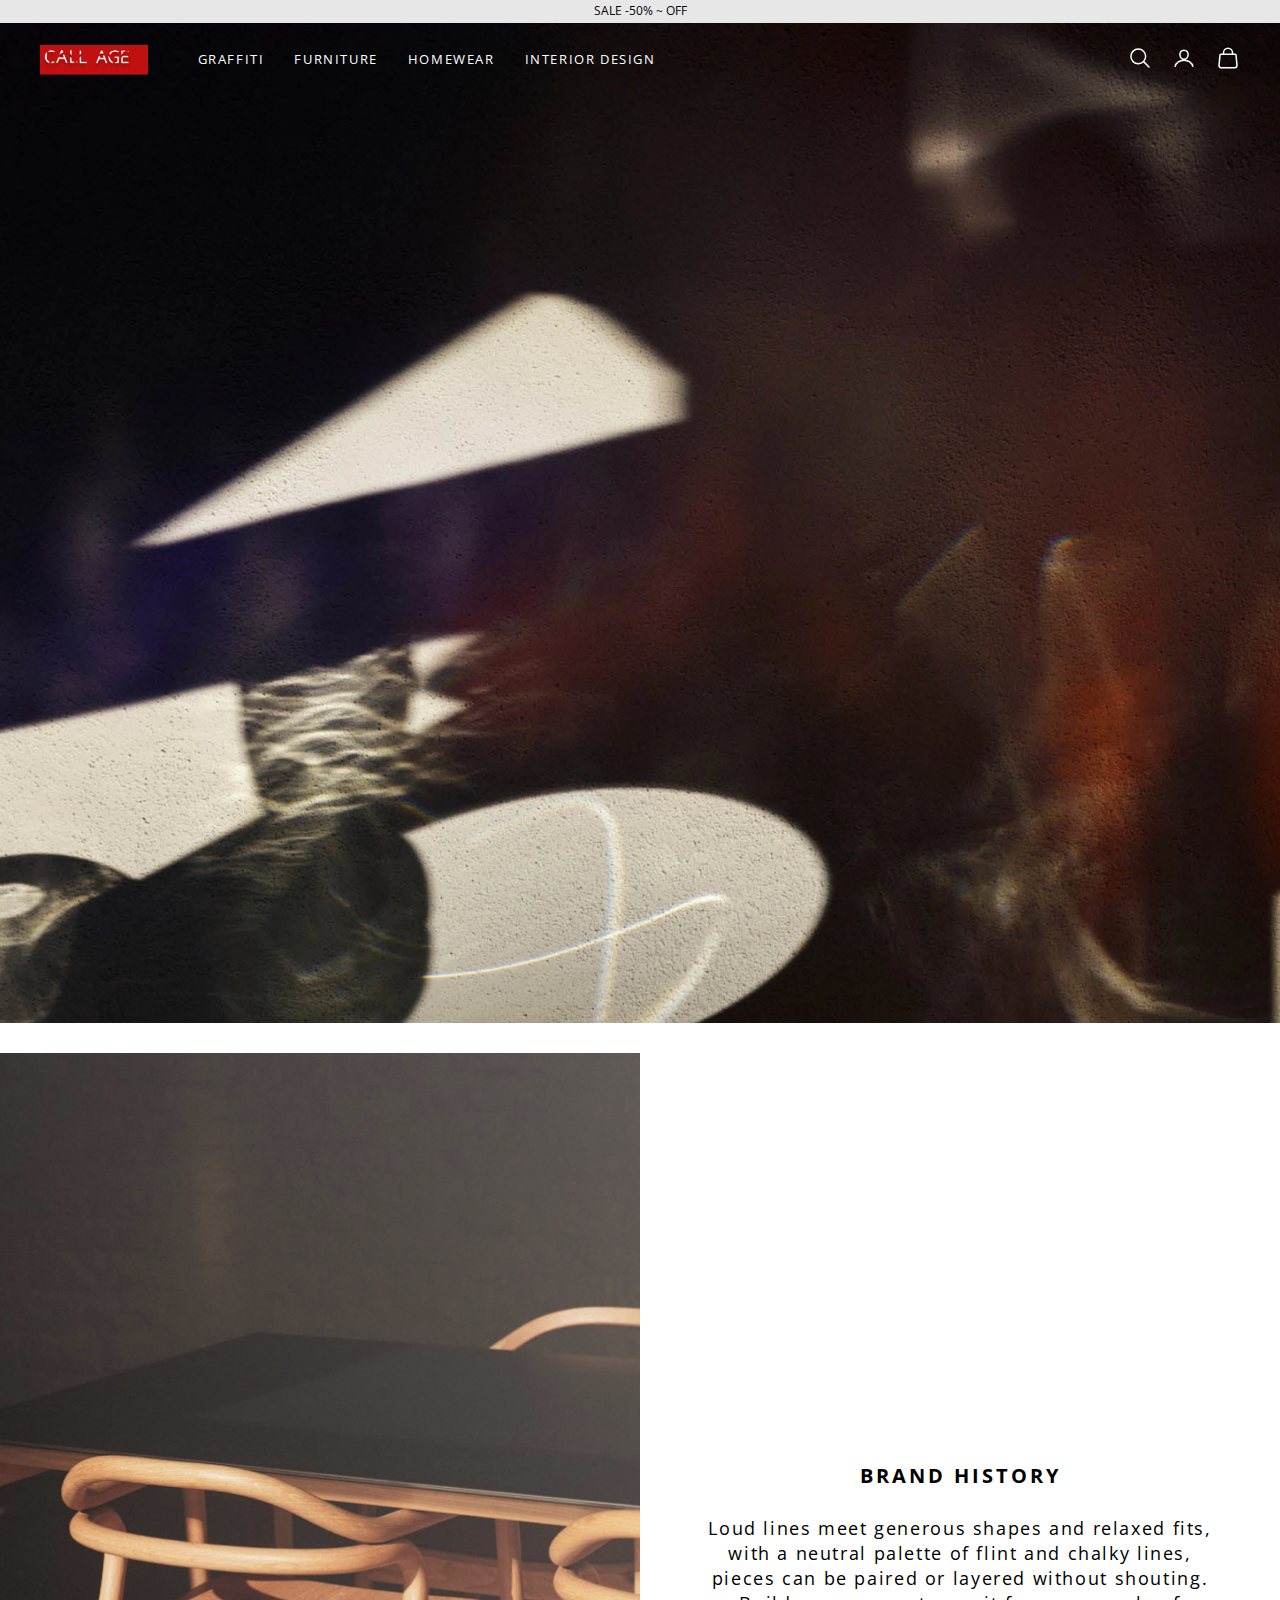
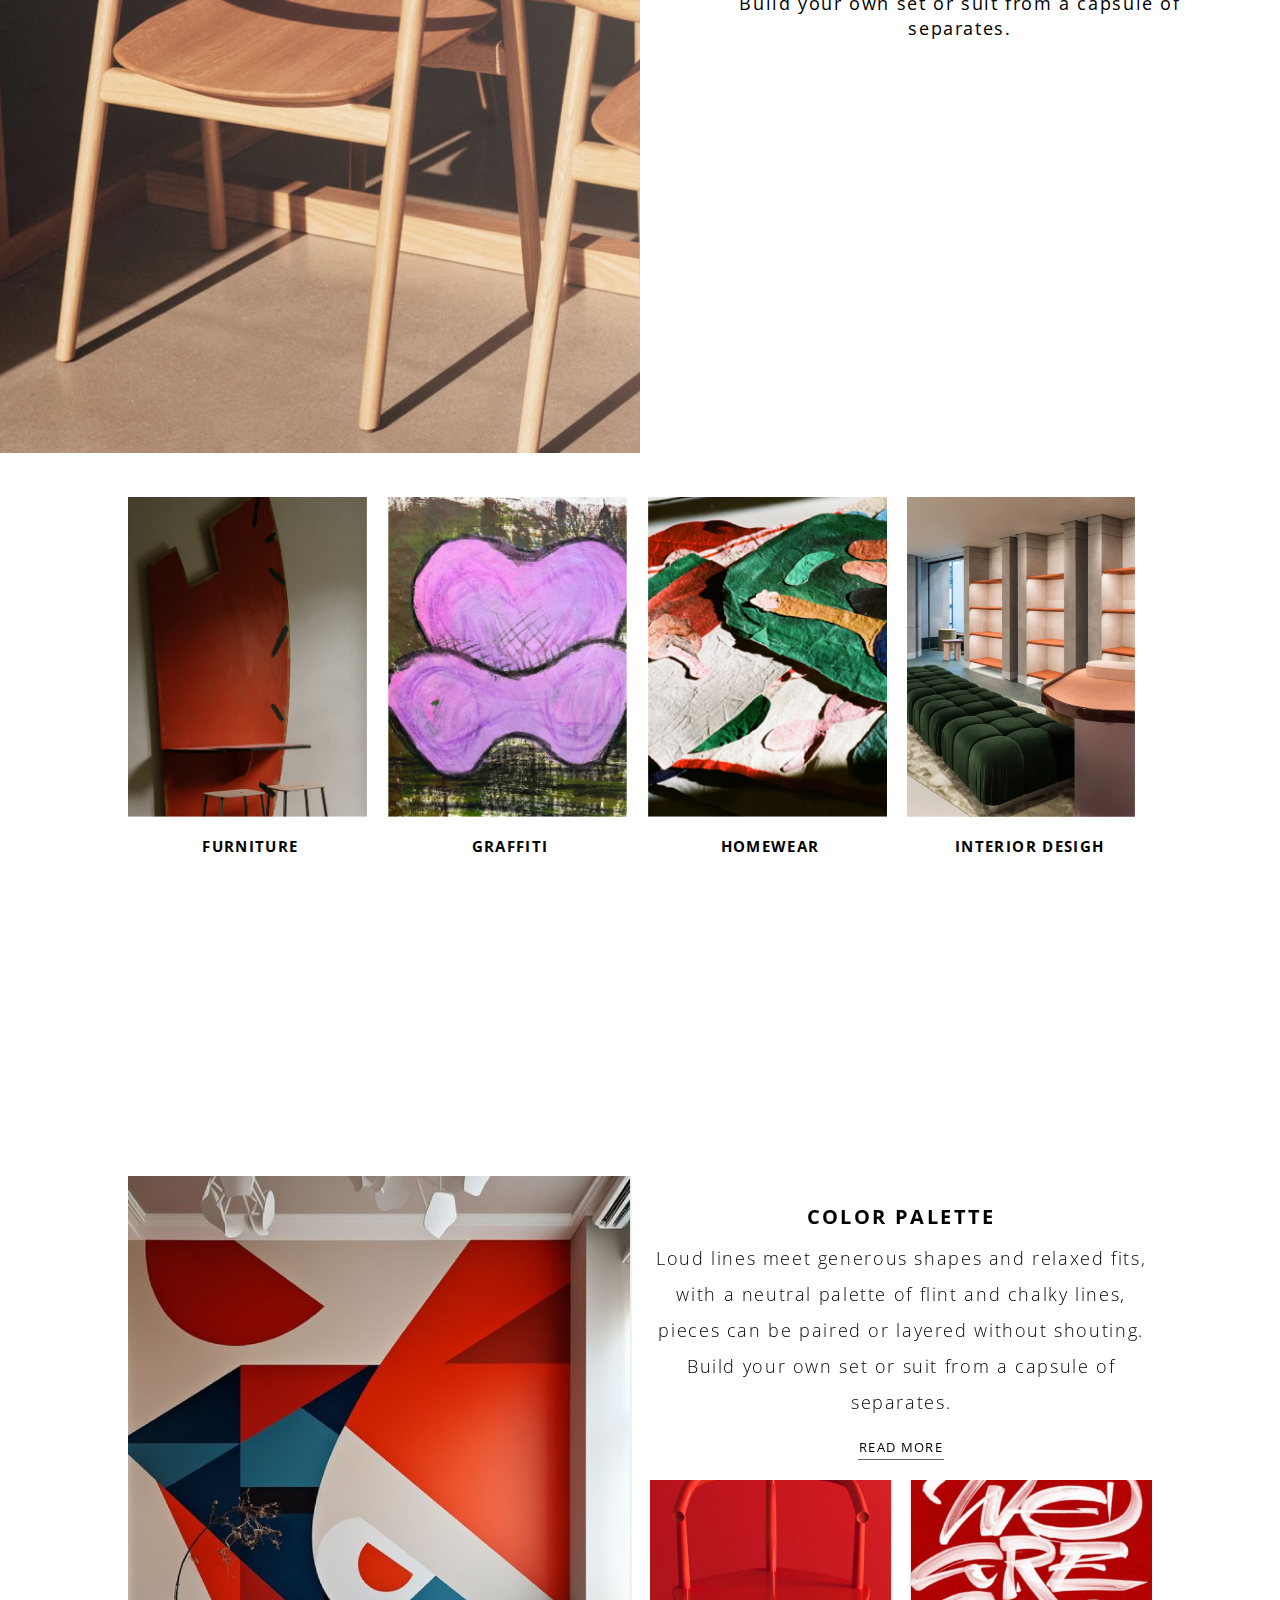
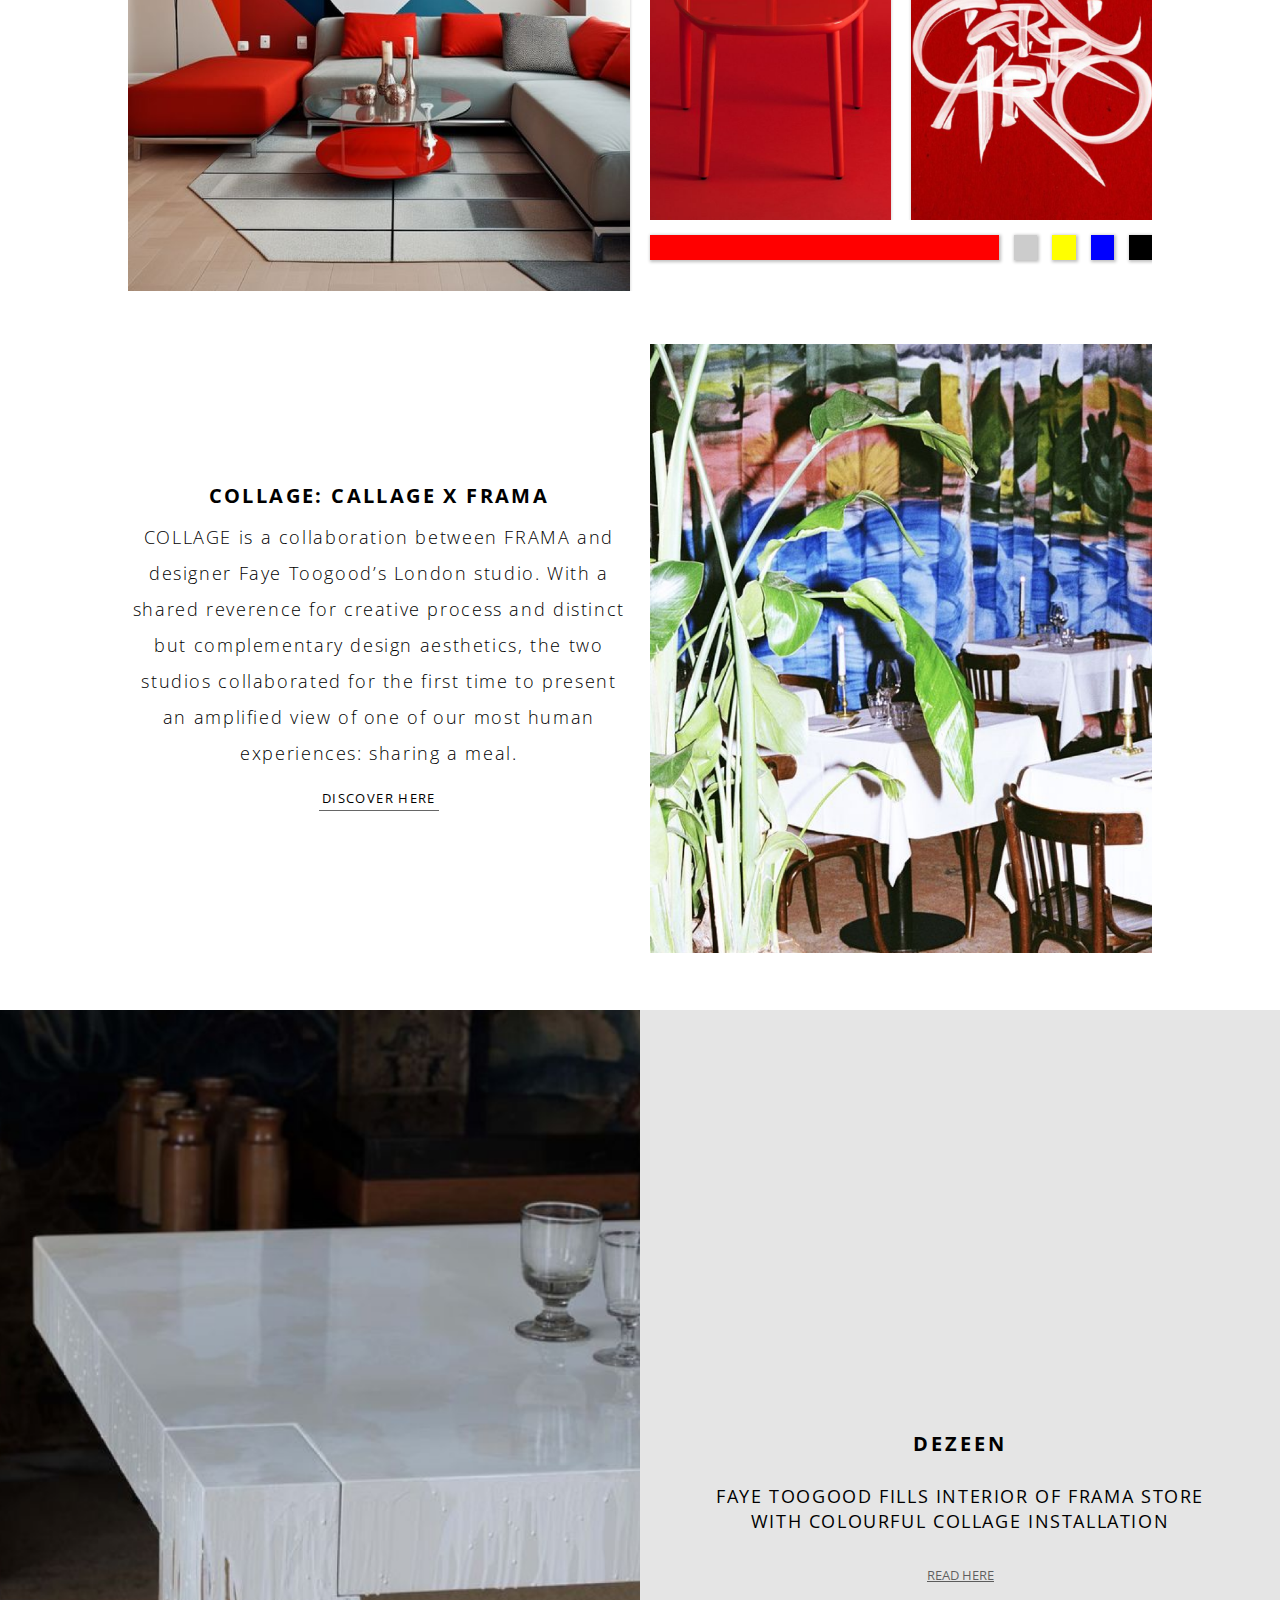
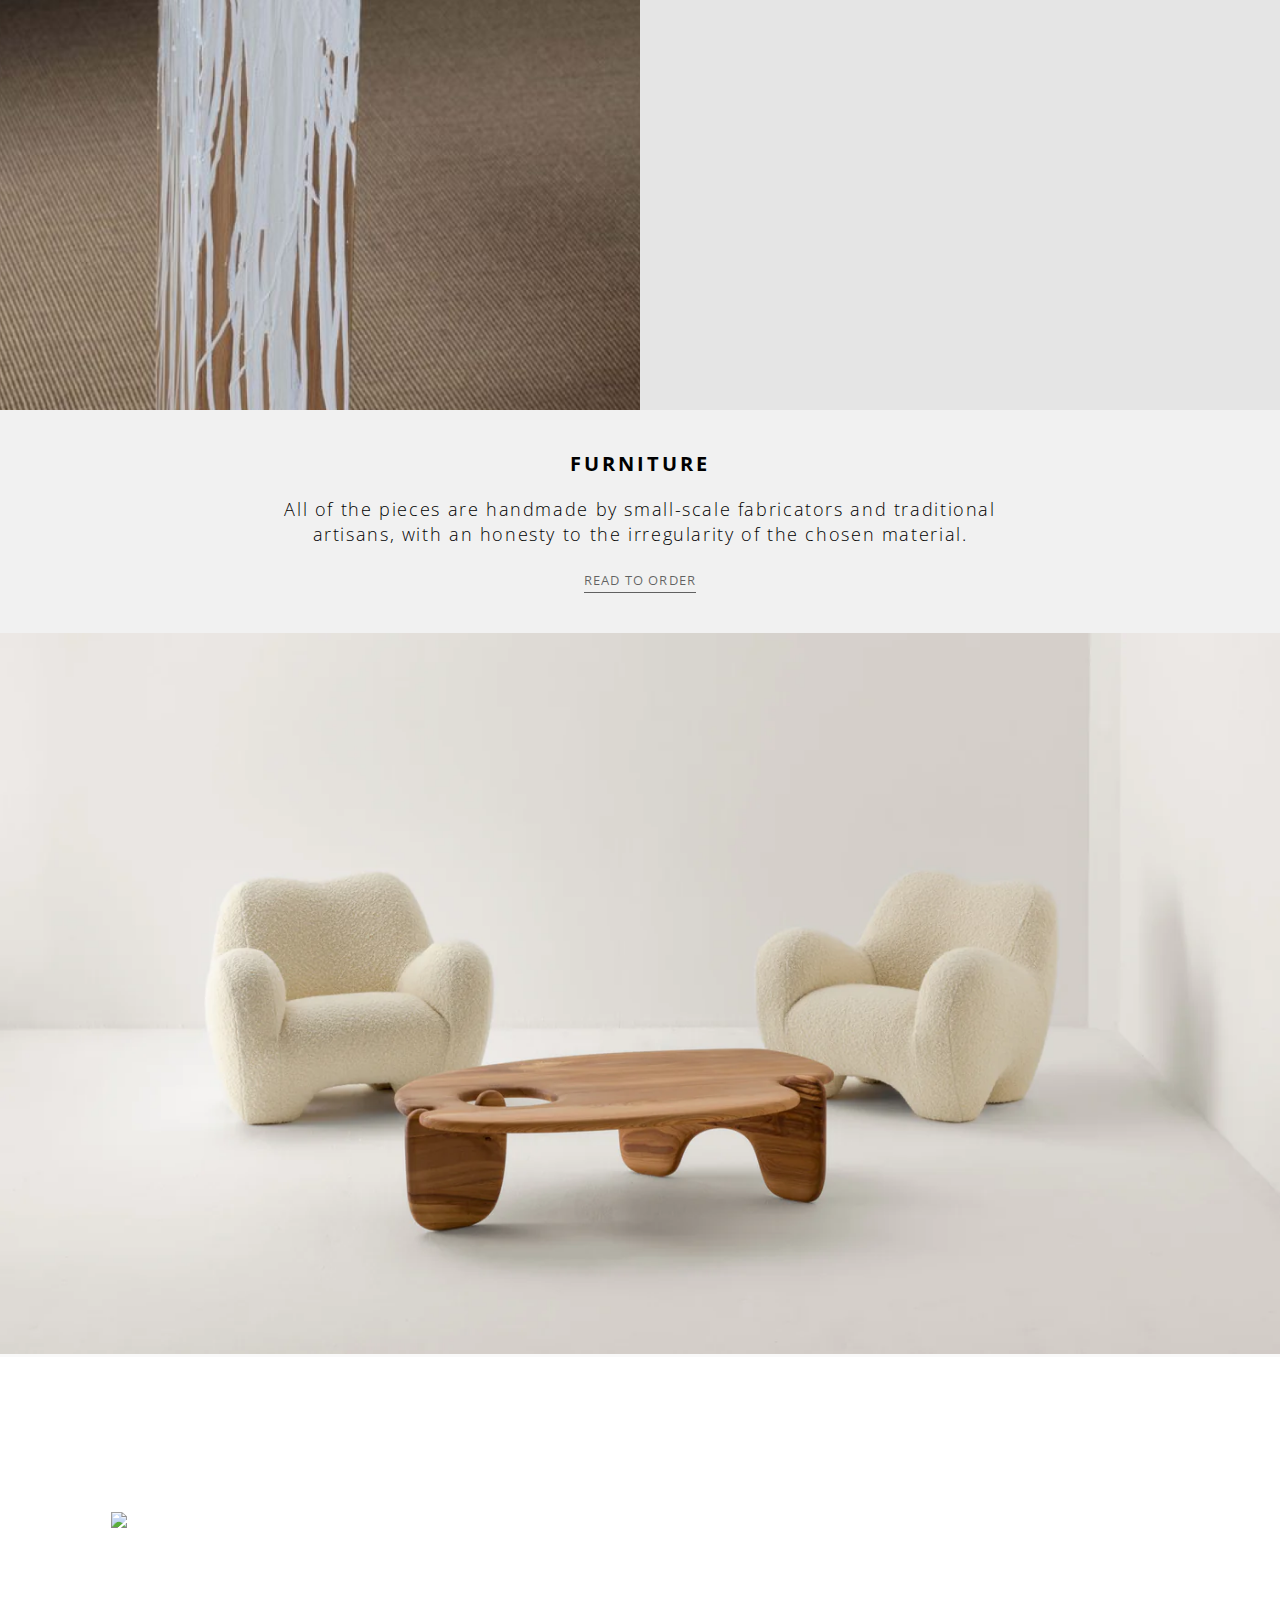
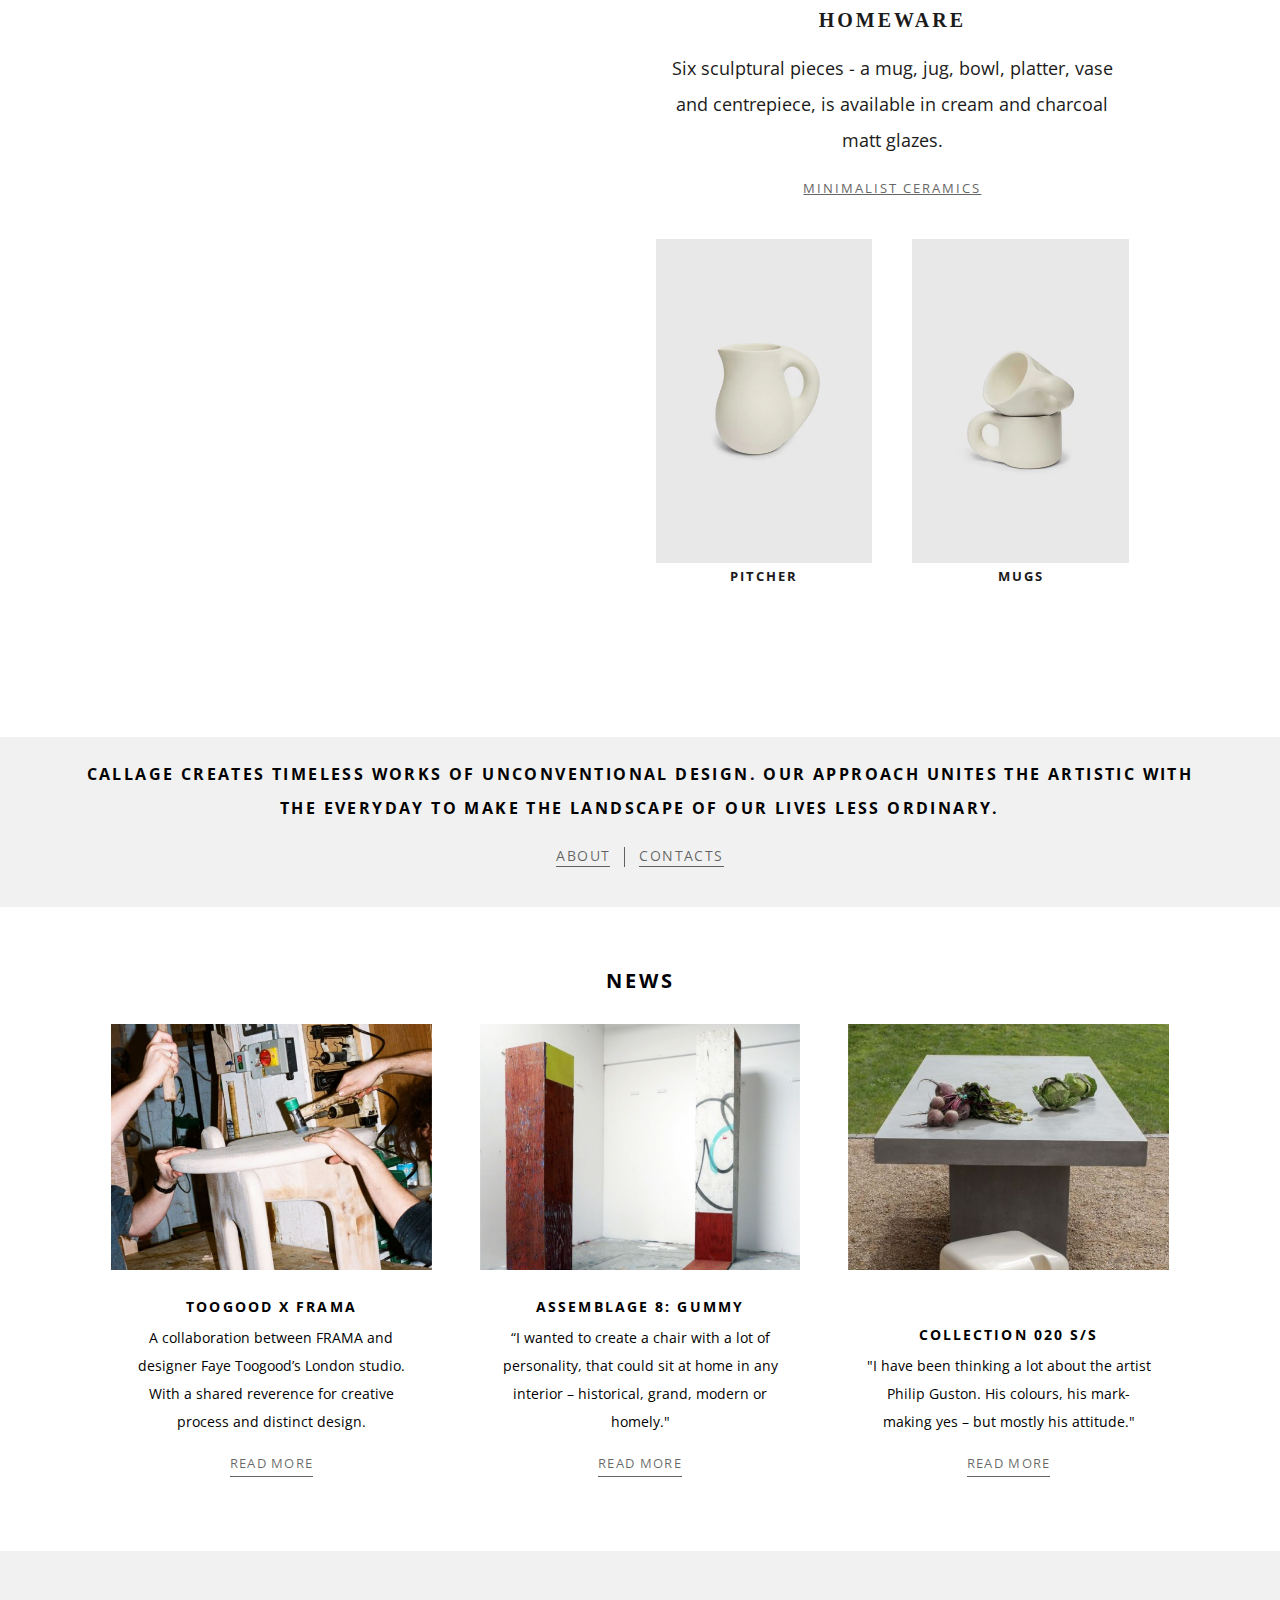
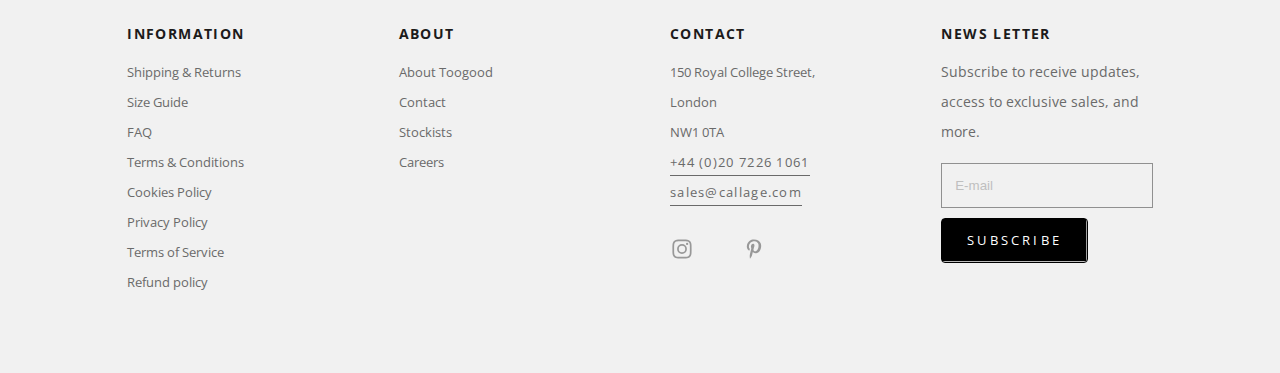
==== commit 8ce93234: "Merge pull request #34 from 2h51n/hyoin" ====
--- a/index.html
+++ b/index.html
@@ -65,7 +65,7 @@
             <div class="header-menu">
               <ul class="head-menu-listWrap">
                 <!-- 그래피티 및 벽지 -->
-                <a href="index.html" class="mini_logo"><img src="img/logo-img/mini_logo.png" alt="미니로고" /></a>
+                <a href="index.html" class="mini_logo"><img src="img/logo-img/mini_logo.png" alt="" /></a>
                 <li class="graffiti-menu">
                   <a href="#" class="subHover"><h2>GRAFFITI</h2></a
                   ><!-- 그래피티 | 벽지-->
@@ -243,12 +243,11 @@
                   <path d="M1 19h22M1 12h22M1 5h22" stroke="currentColor" stroke-width="1.5" stroke-linecap="square"></path></svg
               ></i>
             </button>
-            <a href="index.html" class="mini_logo-mobile"><img src="img/logo-img/mini_logo.png" alt="미니로고" /></a>
             <div class="m-menu">
               <button class="closeBt-m">
                 <svg aria-hidden="true" focusable="false" fill="none" width="16" class="icon icon-close" viewBox="0 0 16 16">
                   <path d="m1 1 14 14M1 15 15 1" stroke="black" stroke-width="1.5"></path>
-                </svg>
+              </svg>
               </button>
               <ul>
                 <li>
@@ -324,16 +323,6 @@
                   <!-- <div class="interior-moreBtn ifWindow"></div> -->
                 </li>
               </ul>
-              <div class="login-mbt">
-                <a href="login.html" class="sidebar-login">
-                  <i>
-                    <svg aria-hidden="true" fill="none" focusable="false" width="24" class="header__nav-icon icon icon-account" viewBox="0 0 24 24">
-                      <path d="M16.125 8.75c-.184 2.478-2.063 4.5-4.125 4.5s-3.944-2.021-4.125-4.5c-.187-2.578 1.64-4.5 4.125-4.5 2.484 0 4.313 1.969 4.125 4.5Z" stroke="currentColor" stroke-width="1.5" stroke-linecap="round" stroke-linejoin="round"></path>
-                      <path d="M3.017 20.747C3.783 16.5 7.922 14.25 12 14.25s8.217 2.25 8.984 6.497" stroke="currentColor" stroke-width="1.5" stroke-miterlimit="10"></path></svg>
-                  </i>
-                  <h3>LOGIN</h3>
-                </a>
-              </div>
               <div class="choose_dollar">
                 <h2>KRW ₩</h2>
                 <span>↓</span>
@@ -362,11 +351,11 @@
                     <button class="search-bar-xbtn">
                       <svg aria-hidden="true" focusable="false" fill="none" width="16" class="icon icon-close" viewBox="0 0 16 16">
                         <path d="m1 1 14 14M1 15 15 1" stroke="black" stroke-width="1.5"></path>
-                      </svg>
+                    </svg>
                     </button>
                   </form>
                 </div>
-                <li class="login-icon-hidden">
+                <li>
                   <a href="login.html" class="sidebar-login"
                     ><i
                       ><svg aria-hidden="true" fill="none" focusable="false" width="24" class="header__nav-icon icon icon-account" viewBox="0 0 24 24">
@@ -390,7 +379,7 @@
                   <button class="closeBt-c">
                     <svg aria-hidden="true" focusable="false" fill="none" width="16" class="icon icon-close" viewBox="0 0 16 16">
                       <path d="m1 1 14 14M1 15 15 1" stroke="black" stroke-width="1.5"></path>
-                    </svg>
+                  </svg>
                   </button>
                   <div class="cartTitle">
                     <h2>CART</h2>
@@ -484,8 +473,8 @@
               <div class="swiper-slide">
                 <div class="colorSwiper-mainImg">
                   <img src="img/subimg1.png" class="redImgs" alt="컬러 슬라이드 메인이미지" />
-                  <img src="img/colorswiper/wt-main.jpg" class="whiteImgs" alt="컬러 슬라이드 메인이미지" />
-                  <img src="img/colorswiper/yellow-main.jpeg" class="yellowImgs" alt="컬러 슬라이드 메인이미지" />
+                  <img src="img/colorswiper/white_main.jpg" class="whiteImgs" alt="컬러 슬라이드 메인이미지" />
+                  <img src="img/colorswiper/yellow_main.jpg" class="yellowImgs"  alt="컬러 슬라이드 메인이미지" />
                   <img src="img/colorswiper/blue_main.jpg" class="blueImgs" alt="컬러 슬라이드 메인이미지" />
                   <img src="img/colorswiper/black_main.jpg" class="blackImgs" alt="컬러 슬라이드 메인이미지" />
                 </div>
@@ -631,12 +620,15 @@
           <div class="brand_text">
             <!-- 설명 텍스트 -->
             <p>CALLAGE CREATES TIMELESS WORKS OF UNCONVENTIONAL DESIGN. OUR APPROACH UNITES THE ARTISTIC WITH THE EVERYDAY TO MAKE THE LANDSCAPE OF OUR LIVES LESS ORDINARY.</p>
+            <div class="tap_link">
             <!-- 'ABOUT' 링크 -->
             <div class="about_text">ABOUT</div>
             <!-- 구분선 -->
             <span class="separator"></span>
             <!-- 'CONTACTS' 링크 -->
-            <div class="contacts">CONTACTS</div>
+            <div class="contacts">CONTACTS
+            </div>
+            </div>
           </div>
         </div>
         <!-- 뉴스 섹션 -->
